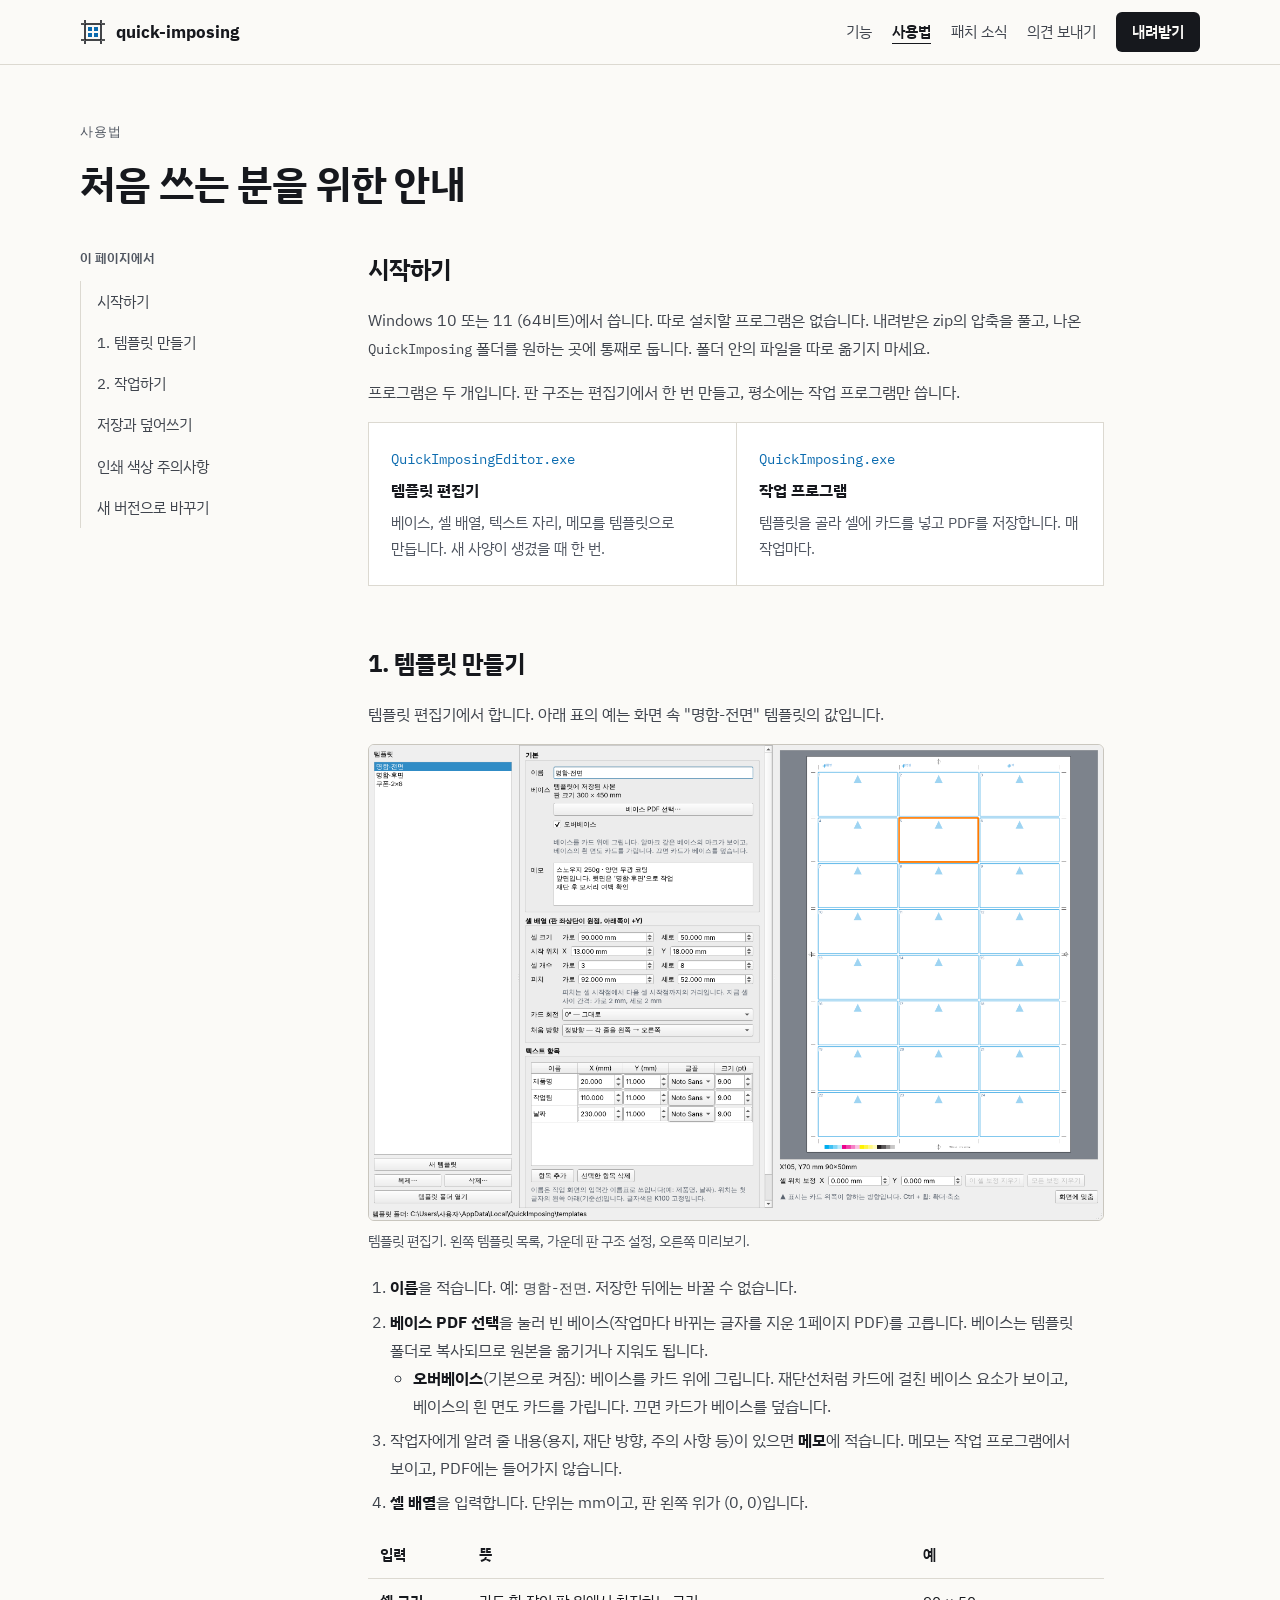
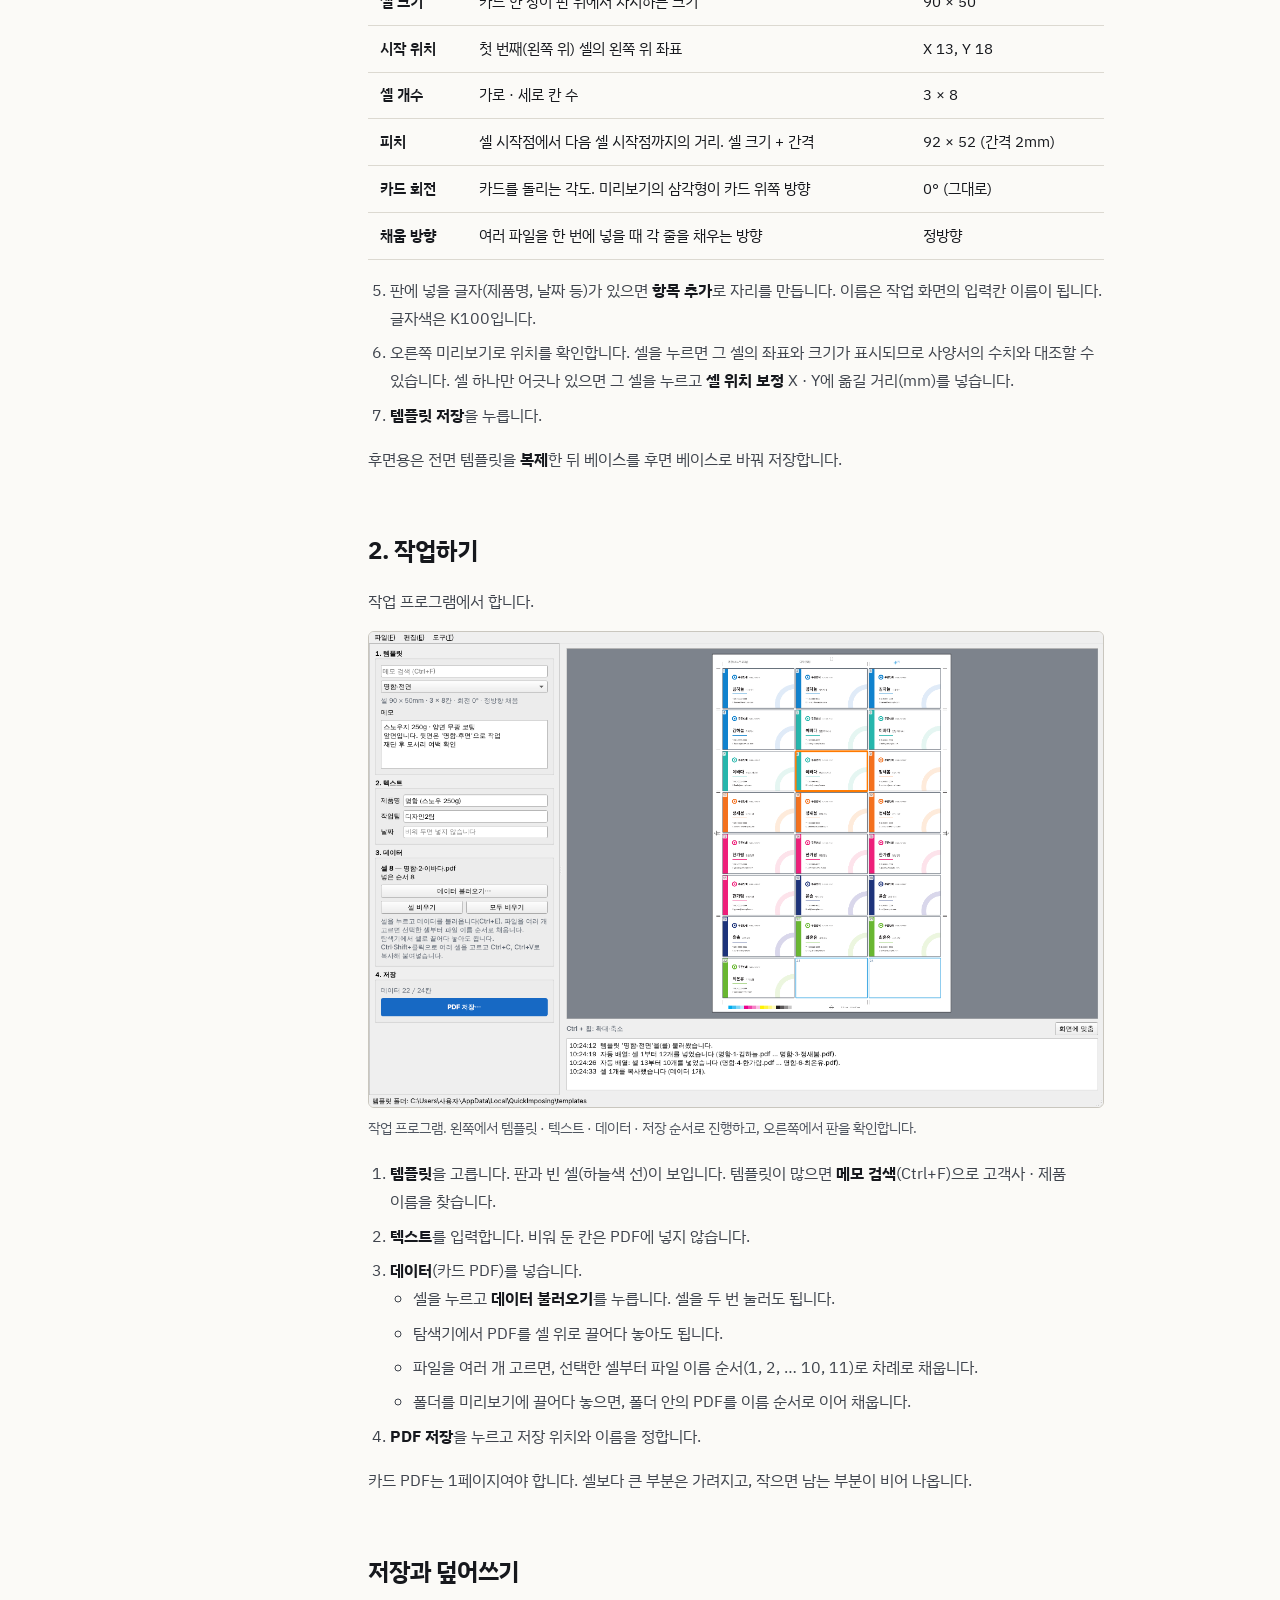
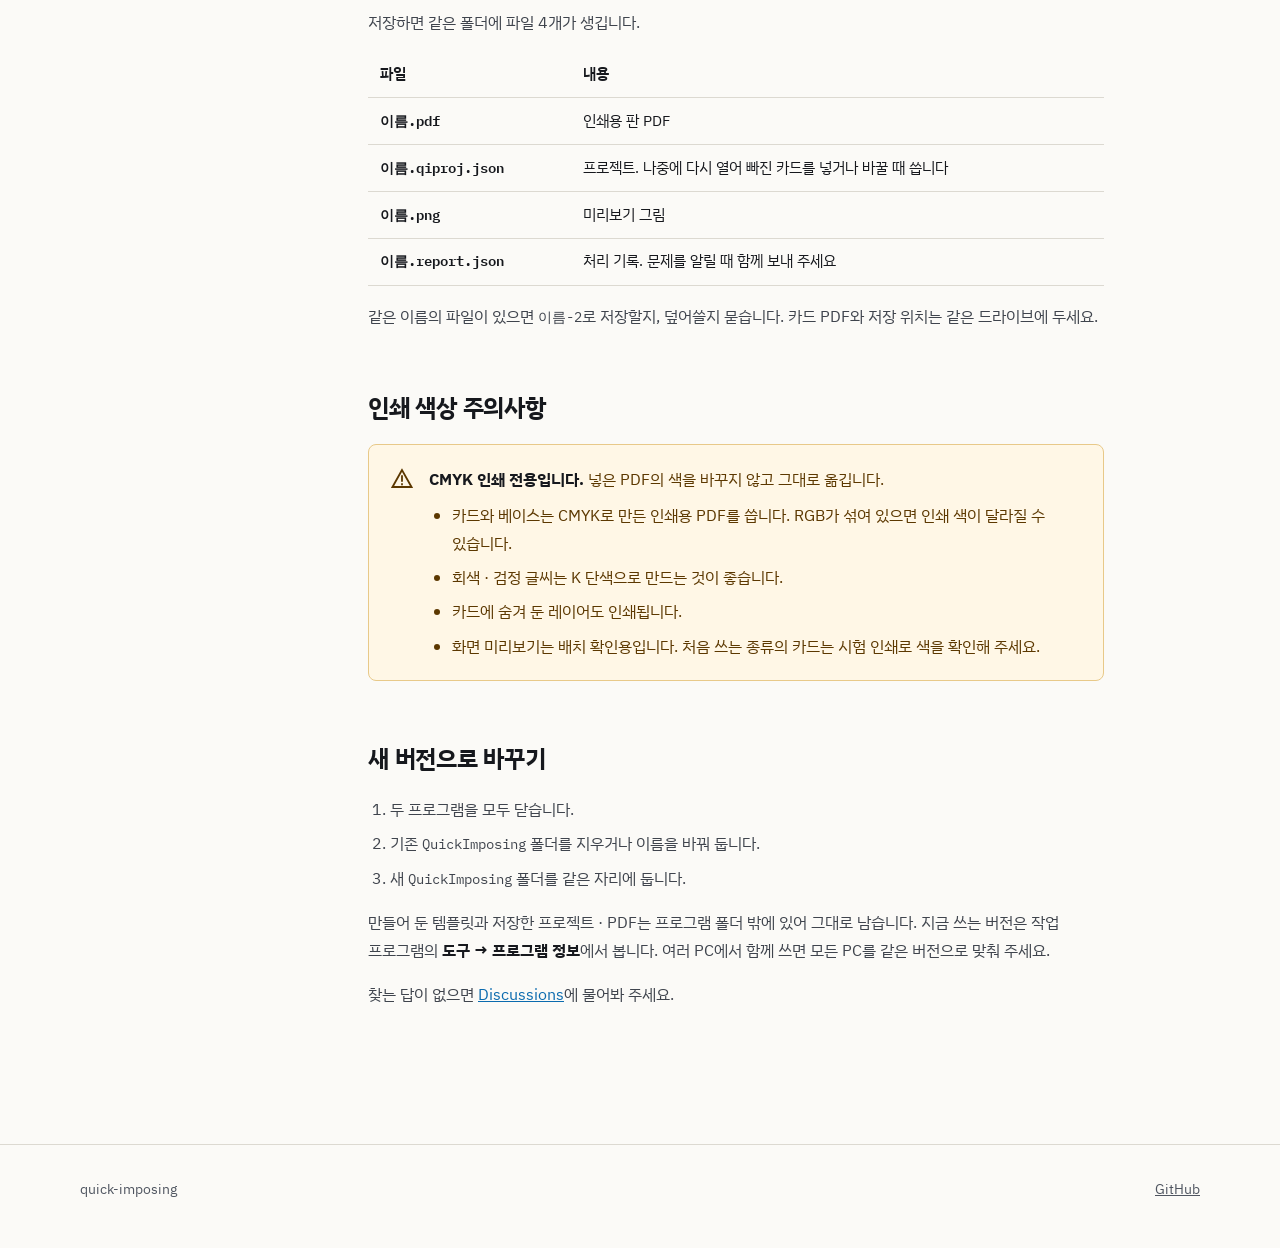
==== site/guide.html @ 1b05940f "홍보용 화면 캡처 추가: 홈 첫 화면과 사용법 원본 저장소 docs/promo/의 PNG 4개(가상 데이터)를 site/images/에 넣는다. 홈의 판 그림을 작업 프로그램 캡처" ====
<!doctype html>
<html lang="ko">
<head>
  <meta charset="utf-8">
  <meta name="viewport" content="width=device-width, initial-scale=1">
  <title>사용법 · quick-imposing</title>
  <meta name="description" content="quick-imposing 사용법: 템플릿 만들기, 카드 넣기, 저장, 인쇄 색상 주의사항">
  <link rel="preconnect" href="https://fonts.googleapis.com">
  <link rel="preconnect" href="https://fonts.gstatic.com" crossorigin>
  <link rel="stylesheet" href="https://fonts.googleapis.com/css2?family=IBM+Plex+Mono:wght@400;500&amp;family=IBM+Plex+Sans+KR:wght@400;500;600;700&amp;display=swap">
  <link rel="stylesheet" href="style.css?v=3">
</head>
<body>
  <header class="site-header">
    <nav class="wrap" aria-label="주 메뉴">
      <a class="brand" href="index.html">
        <svg width="26" height="26" viewBox="0 0 26 26" fill="none" stroke-width="1.6" aria-hidden="true"><rect x="5" y="5" width="16" height="16"/><path d="M5 1v3M21 1v3M5 22v3M21 22v3M1 5h3M1 21h3M22 5h3M22 21h3"/><rect class="fill" x="8" y="8" width="4" height="4"/><rect class="fill" x="14" y="8" width="4" height="4"/><rect class="fill" x="8" y="14" width="4" height="4"/><rect class="fill" x="14" y="14" width="4" height="4"/></svg>
        quick-imposing
      </a>
      <div class="menu">
        <a href="index.html#features">기능</a>
        <a href="guide.html" aria-current="page">사용법</a>
        <a href="index.html#news">패치 소식</a>
        <a href="index.html#feedback">의견 보내기</a>
        <a class="menu-cta" href="https://github.com/steves460ng/quick-imposing-pub/releases/latest">내려받기</a>
      </div>
    </nav>
  </header>

  <main class="wrap guide">
    <p class="eyebrow">사용법</p>
    <h1>처음 쓰는 분을 위한 안내</h1>

    <div class="guide-layout">
      <nav class="toc" aria-label="이 페이지의 목차">
        <p>이 페이지에서</p>
        <ol>
          <li><a href="#start">시작하기</a></li>
          <li><a href="#template">1. 템플릿 만들기</a></li>
          <li><a href="#work">2. 작업하기</a></li>
          <li><a href="#save">저장과 덮어쓰기</a></li>
          <li><a href="#color">인쇄 색상 주의사항</a></li>
          <li><a href="#update">새 버전으로 바꾸기</a></li>
        </ol>
      </nav>

      <div class="doc">
        <section id="start">
          <h2>시작하기</h2>
          <p>Windows 10 또는 11 (64비트)에서 씁니다. 따로 설치할 프로그램은 없습니다. 내려받은 zip의 압축을 풀고, 나온 <code>QuickImposing</code> 폴더를 원하는 곳에 통째로 둡니다. 폴더 안의 파일을 따로 옮기지 마세요.</p>
          <p>프로그램은 두 개입니다. 판 구조는 편집기에서 한 번 만들고, 평소에는 작업 프로그램만 씁니다.</p>
          <div class="programs">
            <div>
              <code>QuickImposingEditor.exe</code>
              <strong>템플릿 편집기</strong>
              <span>베이스, 셀 배열, 텍스트 자리, 메모를 템플릿으로 만듭니다. 새 사양이 생겼을 때 한 번.</span>
            </div>
            <div>
              <code>QuickImposing.exe</code>
              <strong>작업 프로그램</strong>
              <span>템플릿을 골라 셀에 카드를 넣고 PDF를 저장합니다. 매 작업마다.</span>
            </div>
          </div>
        </section>

        <section id="template">
          <h2>1. 템플릿 만들기</h2>
          <p>템플릿 편집기에서 합니다. 아래 표의 예는 화면 속 "명함-전면" 템플릿의 값입니다.</p>
          <figure class="shot">
            <img src="images/promo-editor.png" srcset="images/promo-editor.png 1x, images/promo-editor@2x.png 2x" width="1360" height="880" alt="템플릿 편집기에서 명함 템플릿의 셀 크기, 배열, 텍스트 항목을 설정하고 미리보기에서 셀 하나를 고른 화면" loading="lazy">
            <figcaption>템플릿 편집기. 왼쪽 템플릿 목록, 가운데 판 구조 설정, 오른쪽 미리보기.</figcaption>
          </figure>
          <ol>
            <li><strong>이름</strong>을 적습니다. 예: <code>명함-전면</code>. 저장한 뒤에는 바꿀 수 없습니다.</li>
            <li><strong>베이스 PDF 선택</strong>을 눌러 빈 베이스(작업마다 바뀌는 글자를 지운 1페이지 PDF)를 고릅니다. 베이스는 템플릿 폴더로 복사되므로 원본을 옮기거나 지워도 됩니다.
              <ul>
                <li><strong>오버베이스</strong>(기본으로 켜짐): 베이스를 카드 위에 그립니다. 재단선처럼 카드에 걸친 베이스 요소가 보이고, 베이스의 흰 면도 카드를 가립니다. 끄면 카드가 베이스를 덮습니다.</li>
              </ul>
            </li>
            <li>작업자에게 알려 줄 내용(용지, 재단 방향, 주의 사항 등)이 있으면 <strong>메모</strong>에 적습니다. 메모는 작업 프로그램에서 보이고, PDF에는 들어가지 않습니다.</li>
            <li><strong>셀 배열</strong>을 입력합니다. 단위는 mm이고, 판 왼쪽 위가 (0, 0)입니다.</li>
          </ol>
          <div class="table-box">
            <table>
              <thead>
                <tr><th scope="col">입력</th><th scope="col">뜻</th><th scope="col">예</th></tr>
              </thead>
              <tbody>
                <tr><th scope="row">셀 크기</th><td>카드 한 장이 판 위에서 차지하는 크기</td><td>90 × 50</td></tr>
                <tr><th scope="row">시작 위치</th><td>첫 번째(왼쪽 위) 셀의 왼쪽 위 좌표</td><td>X 13, Y 18</td></tr>
                <tr><th scope="row">셀 개수</th><td>가로 · 세로 칸 수</td><td>3 × 8</td></tr>
                <tr><th scope="row">피치</th><td>셀 시작점에서 다음 셀 시작점까지의 거리. 셀 크기 + 간격</td><td>92 × 52 (간격 2mm)</td></tr>
                <tr><th scope="row">카드 회전</th><td>카드를 돌리는 각도. 미리보기의 삼각형이 카드 위쪽 방향</td><td>0° (그대로)</td></tr>
                <tr><th scope="row">채움 방향</th><td>여러 파일을 한 번에 넣을 때 각 줄을 채우는 방향</td><td>정방향</td></tr>
              </tbody>
            </table>
          </div>
          <ol start="5">
            <li>판에 넣을 글자(제품명, 날짜 등)가 있으면 <strong>항목 추가</strong>로 자리를 만듭니다. 이름은 작업 화면의 입력칸 이름이 됩니다. 글자색은 K100입니다.</li>
            <li>오른쪽 미리보기로 위치를 확인합니다. 셀을 누르면 그 셀의 좌표와 크기가 표시되므로 사양서의 수치와 대조할 수 있습니다. 셀 하나만 어긋나 있으면 그 셀을 누르고 <strong>셀 위치 보정</strong> X · Y에 옮길 거리(mm)를 넣습니다.</li>
            <li><strong>템플릿 저장</strong>을 누릅니다.</li>
          </ol>
          <p>후면용은 전면 템플릿을 <strong>복제</strong>한 뒤 베이스를 후면 베이스로 바꿔 저장합니다.</p>
        </section>

        <section id="work">
          <h2>2. 작업하기</h2>
          <p>작업 프로그램에서 합니다.</p>
          <figure class="shot">
            <img src="images/promo-work.png" srcset="images/promo-work.png 1x, images/promo-work@2x.png 2x" width="1360" height="880" alt="퀵 임포징 작업 프로그램에서 명함 템플릿을 고르고 24칸 중 22칸에 명함 카드를 채운 화면" loading="lazy">
            <figcaption>작업 프로그램. 왼쪽에서 템플릿 · 텍스트 · 데이터 · 저장 순서로 진행하고, 오른쪽에서 판을 확인합니다.</figcaption>
          </figure>
          <ol>
            <li><strong>템플릿</strong>을 고릅니다. 판과 빈 셀(하늘색 선)이 보입니다. 템플릿이 많으면 <strong>메모 검색</strong>(Ctrl+F)으로 고객사 · 제품 이름을 찾습니다.</li>
            <li><strong>텍스트</strong>를 입력합니다. 비워 둔 칸은 PDF에 넣지 않습니다.</li>
            <li><strong>데이터</strong>(카드 PDF)를 넣습니다.
              <ul>
                <li>셀을 누르고 <strong>데이터 불러오기</strong>를 누릅니다. 셀을 두 번 눌러도 됩니다.</li>
                <li>탐색기에서 PDF를 셀 위로 끌어다 놓아도 됩니다.</li>
                <li>파일을 여러 개 고르면, 선택한 셀부터 파일 이름 순서(1, 2, … 10, 11)로 차례로 채웁니다.</li>
                <li>폴더를 미리보기에 끌어다 놓으면, 폴더 안의 PDF를 이름 순서로 이어 채웁니다.</li>
              </ul>
            </li>
            <li><strong>PDF 저장</strong>을 누르고 저장 위치와 이름을 정합니다.</li>
          </ol>
          <p>카드 PDF는 1페이지여야 합니다. 셀보다 큰 부분은 가려지고, 작으면 남는 부분이 비어 나옵니다.</p>
        </section>

        <section id="save">
          <h2>저장과 덮어쓰기</h2>
          <p>저장하면 같은 폴더에 파일 4개가 생깁니다.</p>
          <div class="table-box">
            <table>
              <thead>
                <tr><th scope="col">파일</th><th scope="col">내용</th></tr>
              </thead>
              <tbody>
                <tr><th scope="row"><code>이름.pdf</code></th><td>인쇄용 판 PDF</td></tr>
                <tr><th scope="row"><code>이름.qiproj.json</code></th><td>프로젝트. 나중에 다시 열어 빠진 카드를 넣거나 바꿀 때 씁니다</td></tr>
                <tr><th scope="row"><code>이름.png</code></th><td>미리보기 그림</td></tr>
                <tr><th scope="row"><code>이름.report.json</code></th><td>처리 기록. 문제를 알릴 때 함께 보내 주세요</td></tr>
              </tbody>
            </table>
          </div>
          <p>같은 이름의 파일이 있으면 <code>이름-2</code>로 저장할지, 덮어쓸지 묻습니다. 카드 PDF와 저장 위치는 같은 드라이브에 두세요.</p>
        </section>

        <section id="color">
          <h2>인쇄 색상 주의사항</h2>
          <div class="callout">
            <svg width="22" height="22" viewBox="0 0 22 22" fill="none" stroke-width="1.8" stroke-linecap="round" aria-hidden="true"><path d="M11 2 1.5 19h19z"/><path d="M11 8v5M11 16v.5"/></svg>
            <div>
              <p><strong>CMYK 인쇄 전용입니다.</strong> 넣은 PDF의 색을 바꾸지 않고 그대로 옮깁니다.</p>
              <ul>
                <li>카드와 베이스는 CMYK로 만든 인쇄용 PDF를 씁니다. RGB가 섞여 있으면 인쇄 색이 달라질 수 있습니다.</li>
                <li>회색 · 검정 글씨는 K 단색으로 만드는 것이 좋습니다.</li>
                <li>카드에 숨겨 둔 레이어도 인쇄됩니다.</li>
                <li>화면 미리보기는 배치 확인용입니다. 처음 쓰는 종류의 카드는 시험 인쇄로 색을 확인해 주세요.</li>
              </ul>
            </div>
          </div>
        </section>

        <section id="update">
          <h2>새 버전으로 바꾸기</h2>
          <ol>
            <li>두 프로그램을 모두 닫습니다.</li>
            <li>기존 <code>QuickImposing</code> 폴더를 지우거나 이름을 바꿔 둡니다.</li>
            <li>새 <code>QuickImposing</code> 폴더를 같은 자리에 둡니다.</li>
          </ol>
          <p>만들어 둔 템플릿과 저장한 프로젝트 · PDF는 프로그램 폴더 밖에 있어 그대로 남습니다. 지금 쓰는 버전은 작업 프로그램의 <strong>도구 → 프로그램 정보</strong>에서 봅니다. 여러 PC에서 함께 쓰면 모든 PC를 같은 버전으로 맞춰 주세요.</p>
          <p>찾는 답이 없으면 <a href="https://github.com/steves460ng/quick-imposing-pub/discussions">Discussions</a>에 물어봐 주세요.</p>
        </section>
      </div>
    </div>
  </main>

  <footer class="site-footer bordered">
    <div class="wrap">
      <span>quick-imposing</span>
      <a href="https://github.com/steves460ng/quick-imposing-pub">GitHub</a>
    </div>
  </footer>
</body>
</html>
---- site/style.css ----
:root {
  color-scheme: light dark;
  --fg: #16181d;
  --fg-2: #3f444d;
  --muted: #4f5560;
  --bg: #fbfaf7;
  --panel: #f2f0ea;
  --card: #ffffff;
  --line: #dcd9d1;
  --line-2: #c9c6be;
  --accent: #0b6baf;
  --accent-hover: #084f82;
  --accent-fg: #ffffff;
  --invert-bg: #16181d;
  --invert-panel: #1e2026;
  --invert-line: #353841;
  --invert-fg: #f2f0ea;
  --invert-muted: #b9bcc3;
  --invert-accent: #9ccbf0;
  --warn-bg: #fff7e6;
  --warn-line: #e8c989;
  --warn-fg: #5c3800;
  --mono: "IBM Plex Mono", ui-monospace, Consolas, monospace;
}

@media (prefers-color-scheme: dark) {
  :root {
    --fg: #f2f0ea;
    --fg-2: #d3d5da;
    --muted: #a8adb6;
    --bg: #131418;
    --panel: #1b1d22;
    --card: #1f2127;
    --line: #30333b;
    --line-2: #454953;
    --accent: #6cb4ef;
    --accent-hover: #9ccbf0;
    --accent-fg: #0b0c0f;
    --invert-bg: #0b0c0f;
    --invert-panel: #16181d;
    --invert-line: #2a2d34;
    --warn-bg: #2a2214;
    --warn-line: #6b5427;
    --warn-fg: #f1d9a6;
  }
}

* {
  box-sizing: border-box;
}

body {
  margin: 0;
  font-family: "IBM Plex Sans KR", system-ui, "Malgun Gothic", "Apple SD Gothic Neo", sans-serif;
  line-height: 1.65;
  word-break: keep-all;
  color: var(--fg);
  background: var(--bg);
}

a {
  color: var(--accent);
}

a:hover {
  color: var(--accent-hover);
}

code,
.mono {
  font-family: var(--mono);
}

code {
  font-size: 0.9em;
}

img {
  max-width: 100%;
  height: auto;
}

.wrap {
  max-width: 72rem;
  margin: 0 auto;
  padding: 0 1rem;
}

.section {
  padding-top: 5rem;
  padding-bottom: 5rem;
}

.band {
  background: var(--panel);
  border-top: 1px solid var(--line);
}

h2 {
  margin: 0 0 0.5rem;
  font-size: 1.75rem;
  letter-spacing: -0.01em;
}

.section-lead {
  margin: 0 0 2.5rem;
  color: var(--muted);
}

h2.h-gap {
  margin-bottom: 2rem;
}

.text-link {
  font-weight: 600;
  text-decoration: none;
}

/* 상단 메뉴 */
.site-header {
  border-bottom: 1px solid var(--line);
}

.site-header nav {
  min-height: 4rem;
  display: flex;
  flex-wrap: wrap;
  align-items: center;
  justify-content: space-between;
  gap: 0.5rem 1.5rem;
}

.brand {
  display: flex;
  align-items: center;
  gap: 0.6rem;
  color: var(--fg);
  font-weight: 700;
  font-size: 1.05rem;
  text-decoration: none;
}

.brand:hover {
  color: var(--fg);
}

.brand svg {
  stroke: currentColor;
}

.brand svg rect.fill {
  fill: var(--accent);
  stroke: none;
}

.menu {
  display: flex;
  flex-wrap: wrap;
  align-items: center;
  gap: 0.25rem 1.25rem;
  font-size: 0.95rem;
}

.menu a {
  padding: 0.6rem 0;
  color: var(--fg-2);
  text-decoration: none;
}

.menu a:hover,
.menu a[aria-current="page"] {
  color: var(--fg);
}

.menu a[aria-current="page"] {
  font-weight: 600;
  text-decoration: underline;
  text-underline-offset: 6px;
}

.menu a.menu-cta {
  display: inline-flex;
  align-items: center;
  min-height: 2.5rem;
  padding: 0 1rem;
  border-radius: 6px;
  background: var(--fg);
  color: var(--bg);
  font-weight: 600;
}

/* 버튼 */
.button {
  display: inline-flex;
  align-items: center;
  gap: 0.6rem;
  min-height: 3.25rem;
  padding: 0 1.5rem;
  border-radius: 8px;
  background: var(--accent);
  color: var(--accent-fg);
  font-weight: 600;
  font-size: 1.05rem;
  text-decoration: none;
}

.button:hover,
.button:focus-visible {
  color: var(--accent-fg);
  filter: brightness(1.08);
}

/* 첫 화면 */
.hero {
  padding-top: 4.5rem;
  padding-bottom: 5rem;
  display: flex;
  flex-wrap: wrap;
  align-items: center;
  gap: 3.5rem;
}

.hero-text {
  flex: 1 1 100%;
  max-width: 44rem;
  min-width: 0;
}

.eyebrow {
  margin: 0 0 1rem;
  font-family: var(--mono);
  font-size: 0.8rem;
  letter-spacing: 0.08em;
  color: var(--muted);
}

.hero h1 {
  margin: 0 0 1.25rem;
  font-size: clamp(2.1rem, 5vw, 3.25rem);
  line-height: 1.22;
  letter-spacing: -0.02em;
}

.lead {
  margin: 0 0 2rem;
  max-width: 32rem;
  font-size: 1.125rem;
  color: var(--muted);
}

.hero-actions {
  display: flex;
  flex-wrap: wrap;
  align-items: center;
  gap: 0.75rem 1.25rem;
}

.note {
  font-size: 0.875rem;
  color: var(--muted);
}

/* 대표 화면 */
.hero-shot {
  flex: 1 1 100%;
  min-width: 0;
  margin: 0;
}

.window {
  border: 1px solid var(--line-2);
  border-radius: 8px;
  overflow: hidden;
  background: var(--card);
  box-shadow: 0 24px 48px -32px rgba(22, 24, 29, 0.5);
}

.window-bar {
  height: 2rem;
  padding: 0 0.75rem;
  display: flex;
  align-items: center;
  background: var(--panel);
  border-bottom: 1px solid var(--line);
  font-size: 0.75rem;
  color: var(--muted);
}

.window img {
  display: block;
  width: 100%;
  height: auto;
}

/* 기능 */
.features {
  display: grid;
  grid-template-columns: repeat(auto-fit, minmax(15rem, 1fr));
  gap: 1px;
  background: var(--line);
  border: 1px solid var(--line);
}

.features > div {
  padding: 1.75rem;
  background: var(--bg);
  display: flex;
  flex-direction: column;
  gap: 0.6rem;
}

.features svg {
  stroke: var(--fg);
}

.features h3 {
  margin: 0;
  font-size: 1.125rem;
}

.features p {
  margin: 0;
  color: var(--muted);
  font-size: 0.95rem;
}

/* 작업 흐름 */
.steps {
  list-style: none;
  margin: 0;
  padding: 0;
  display: grid;
  grid-template-columns: repeat(auto-fit, minmax(16rem, 1fr));
  gap: 2rem;
}

.steps li {
  border-top: 2px solid var(--fg);
  padding-top: 1.25rem;
  display: flex;
  flex-direction: column;
  gap: 0.6rem;
}

.step-label {
  font-family: var(--mono);
  font-size: 0.875rem;
  font-weight: 500;
  color: var(--accent);
}

.steps h3 {
  margin: 0;
  font-size: 1.25rem;
}

.steps p {
  margin: 0;
  color: var(--muted);
  font-size: 0.95rem;
}

.after-steps {
  margin: 2.5rem 0 0;
}

/* 내려받기 */
.download {
  background: var(--invert-bg);
  color: var(--invert-fg);
}

.download .wrap {
  display: flex;
  flex-wrap: wrap;
  align-items: flex-start;
  gap: 3rem;
}

.download-text {
  flex: 1 1 24rem;
  min-width: 0;
}

.download h2 {
  color: #fbfaf7;
}

.download p {
  color: var(--invert-muted);
}

.download a {
  color: var(--invert-accent);
}

.download .button {
  background: #fbfaf7;
  color: #16181d;
}

.download .button:hover {
  color: #16181d;
}

.install {
  flex: 1 1 24rem;
  min-width: 0;
  margin: 0;
  padding: 0;
  list-style: none;
  display: flex;
  flex-direction: column;
  gap: 1px;
  background: var(--invert-line);
  border: 1px solid var(--invert-line);
}

.install li {
  padding: 1.1rem 1.25rem;
  display: flex;
  gap: 1rem;
  background: var(--invert-panel);
}

.install .num {
  font-family: var(--mono);
  color: var(--invert-accent);
}

/* 패치 소식 */
.section-head {
  display: flex;
  flex-wrap: wrap;
  align-items: baseline;
  justify-content: space-between;
  gap: 0.5rem 1.5rem;
  margin-bottom: 2rem;
}

.section-head h2 {
  margin: 0;
}

.news-empty {
  margin: 0;
  padding: 1.75rem 0;
  border-top: 1px solid var(--line);
  border-bottom: 1px solid var(--line);
  color: var(--muted);
}

/* 의견 */
.feedback {
  display: grid;
  grid-template-columns: repeat(auto-fit, minmax(18rem, 1fr));
  gap: 1.25rem;
}

.feedback a {
  padding: 1.75rem;
  display: flex;
  flex-direction: column;
  gap: 0.4rem;
  background: var(--bg);
  border: 1px solid var(--line);
  border-radius: 10px;
  color: var(--fg);
  text-decoration: none;
}

.feedback a:hover {
  border-color: var(--accent);
  color: var(--fg);
}

.feedback strong {
  font-size: 1.125rem;
}

.feedback span {
  color: var(--muted);
  font-size: 0.95rem;
}

/* 바닥글 */
.site-footer .wrap {
  padding-top: 2rem;
  padding-bottom: 3rem;
  display: flex;
  flex-wrap: wrap;
  justify-content: space-between;
  gap: 0.5rem 1.5rem;
  font-size: 0.875rem;
  color: var(--muted);
}

.site-footer a {
  color: var(--muted);
}

.site-footer.bordered {
  border-top: 1px solid var(--line);
}

/* 사용법 */
.guide {
  padding-top: 3.5rem;
  padding-bottom: 5rem;
}

.guide h1 {
  margin: 0 0 2.5rem;
  font-size: clamp(1.9rem, 4vw, 2.5rem);
  line-height: 1.25;
  letter-spacing: -0.02em;
}

.guide-layout {
  display: flex;
  flex-wrap: wrap;
  align-items: flex-start;
  gap: 3rem;
}

.toc {
  flex: 1 1 12rem;
  max-width: 15rem;
  font-size: 0.95rem;
}

.toc p {
  margin: 0 0 0.75rem;
  font-size: 0.8rem;
  font-weight: 600;
  color: var(--muted);
}

.toc ol {
  list-style: none;
  margin: 0;
  padding: 0;
  border-left: 1px solid var(--line);
}

.toc a {
  display: block;
  padding: 0.5rem 0 0.5rem 1rem;
  color: var(--fg-2);
  text-decoration: none;
}

.toc a:hover {
  color: var(--fg);
}

.doc {
  flex: 999 1 35rem;
  min-width: 0;
  max-width: 46rem;
  line-height: 1.75;
}

.doc section {
  margin-bottom: 3.5rem;
  scroll-margin-top: 1rem;
}

.doc h2 {
  margin: 0 0 1rem;
  font-size: 1.5rem;
}

.doc p,
.doc li {
  color: var(--fg-2);
}

.doc ol,
.doc ul {
  padding-left: 1.4rem;
}

.doc li + li {
  margin-top: 0.4rem;
}

.doc strong {
  color: var(--fg);
}

.programs {
  display: grid;
  grid-template-columns: repeat(auto-fit, minmax(16rem, 1fr));
  gap: 1px;
  background: var(--line);
  border: 1px solid var(--line);
}

.programs > div {
  padding: 1.4rem;
  display: flex;
  flex-direction: column;
  gap: 0.35rem;
  background: var(--card);
}

.programs code {
  color: var(--accent);
}

.programs span {
  color: var(--muted);
  font-size: 0.95rem;
}

.shot {
  margin: 0 0 1.25rem;
  display: flex;
  flex-direction: column;
  gap: 0.5rem;
}

.shot img {
  display: block;
  width: 100%;
  height: auto;
  border: 1px solid var(--line-2);
  border-radius: 6px;
}

.shot figcaption {
  font-size: 0.85rem;
  color: var(--muted);
}

.table-box {
  overflow-x: auto;
  margin: 1rem 0;
}

.table-box table {
  width: 100%;
  border-collapse: collapse;
  font-size: 0.95rem;
}

.table-box th,
.table-box td {
  padding: 0.6rem 0.75rem;
  border-bottom: 1px solid var(--line);
  text-align: left;
  vertical-align: top;
}

.table-box th {
  font-weight: 600;
  white-space: nowrap;
}

.callout {
  display: flex;
  gap: 1rem;
  padding: 1.25rem 1.4rem;
  background: var(--warn-bg);
  border: 1px solid var(--warn-line);
  border-radius: 8px;
  color: var(--warn-fg);
}

.callout svg {
  flex: none;
  margin-top: 3px;
  stroke: currentColor;
}

.callout ul {
  margin: 0.5rem 0 0;
}

.callout li,
.callout p {
  color: var(--warn-fg);
}

.callout p {
  margin: 0;
}
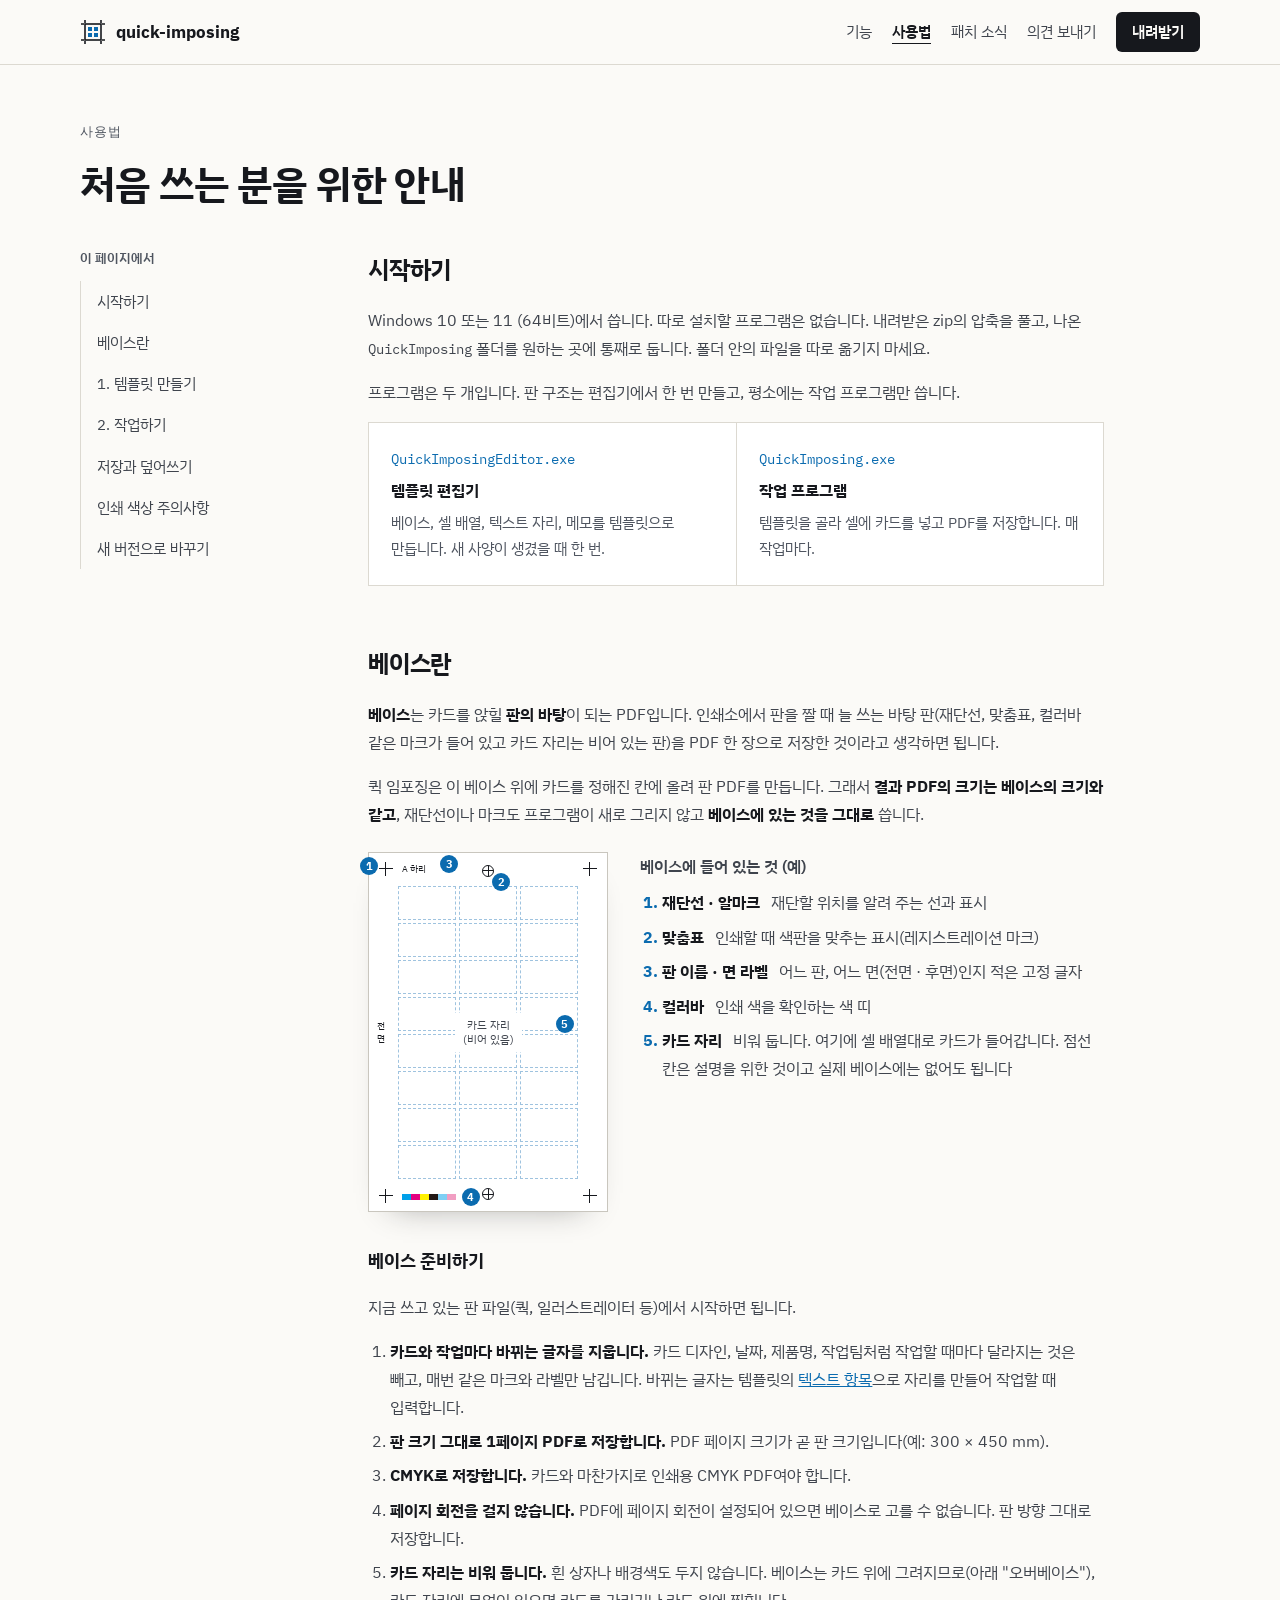
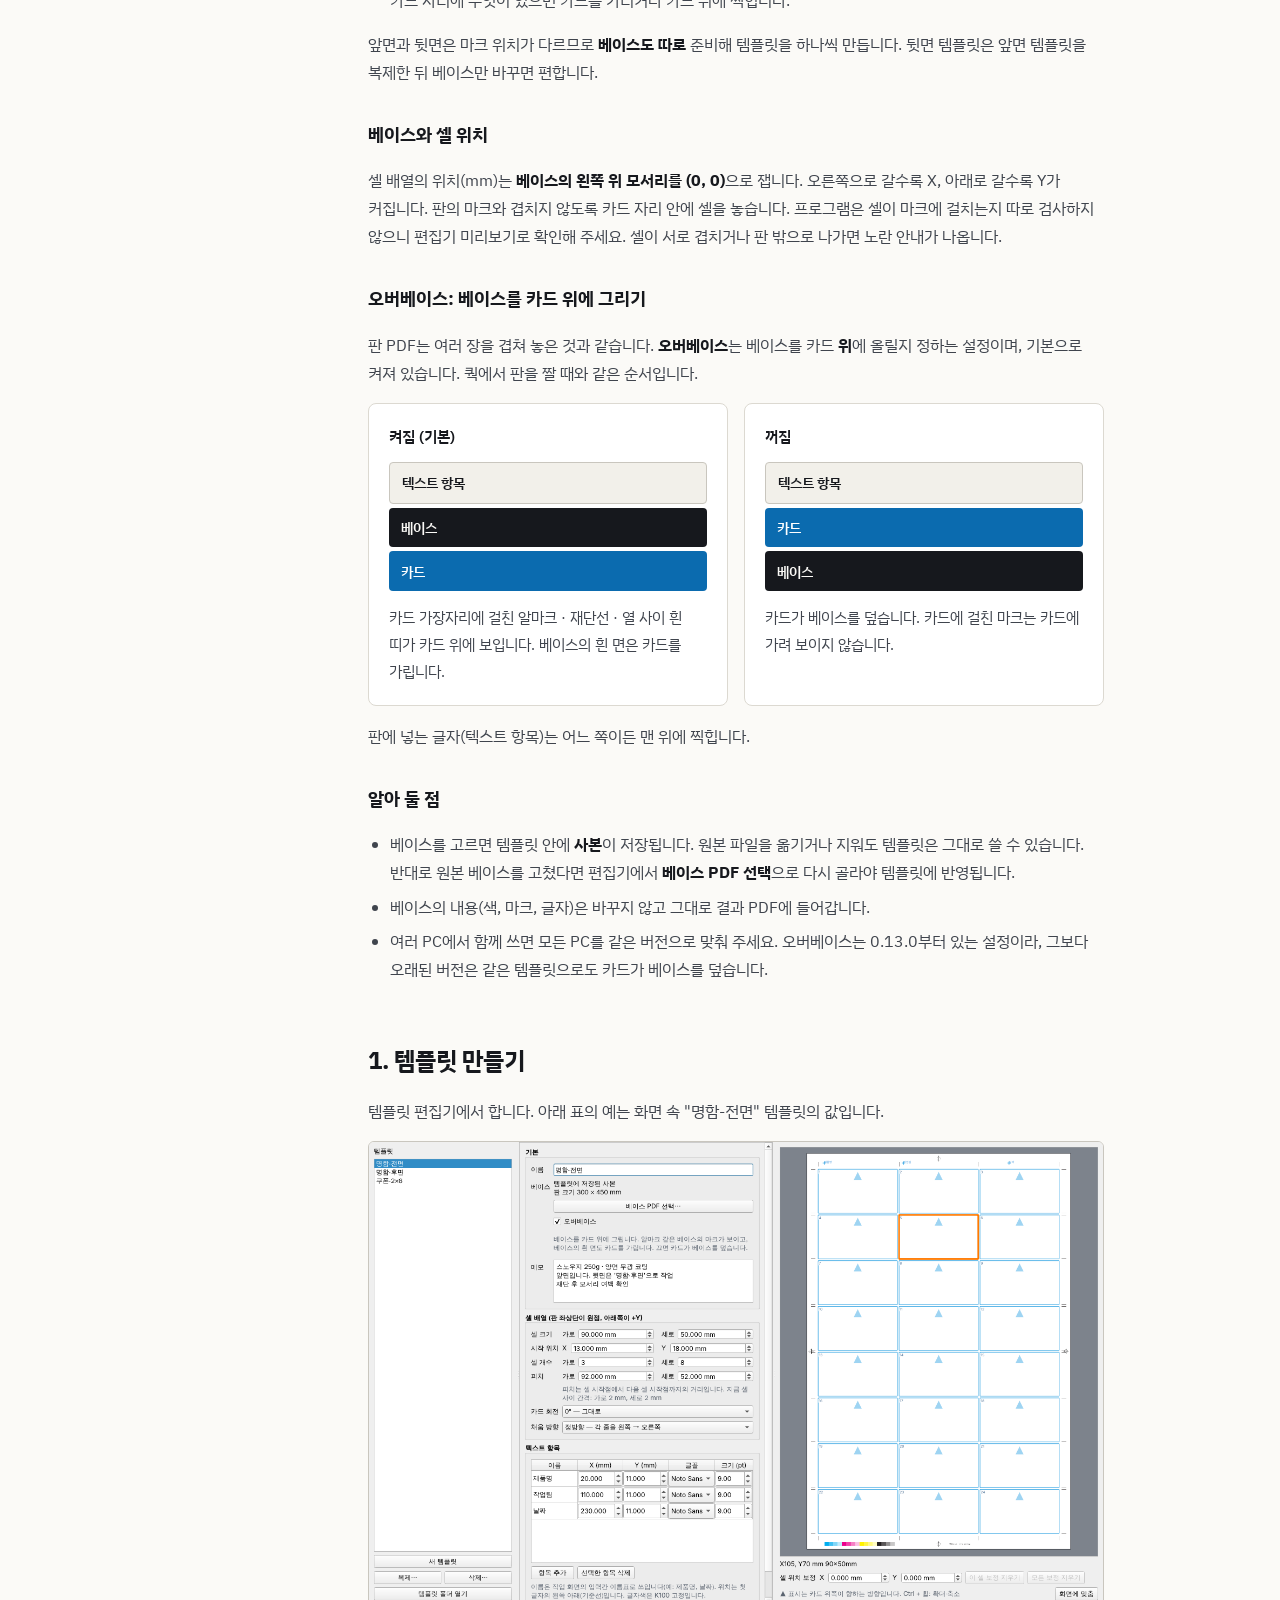
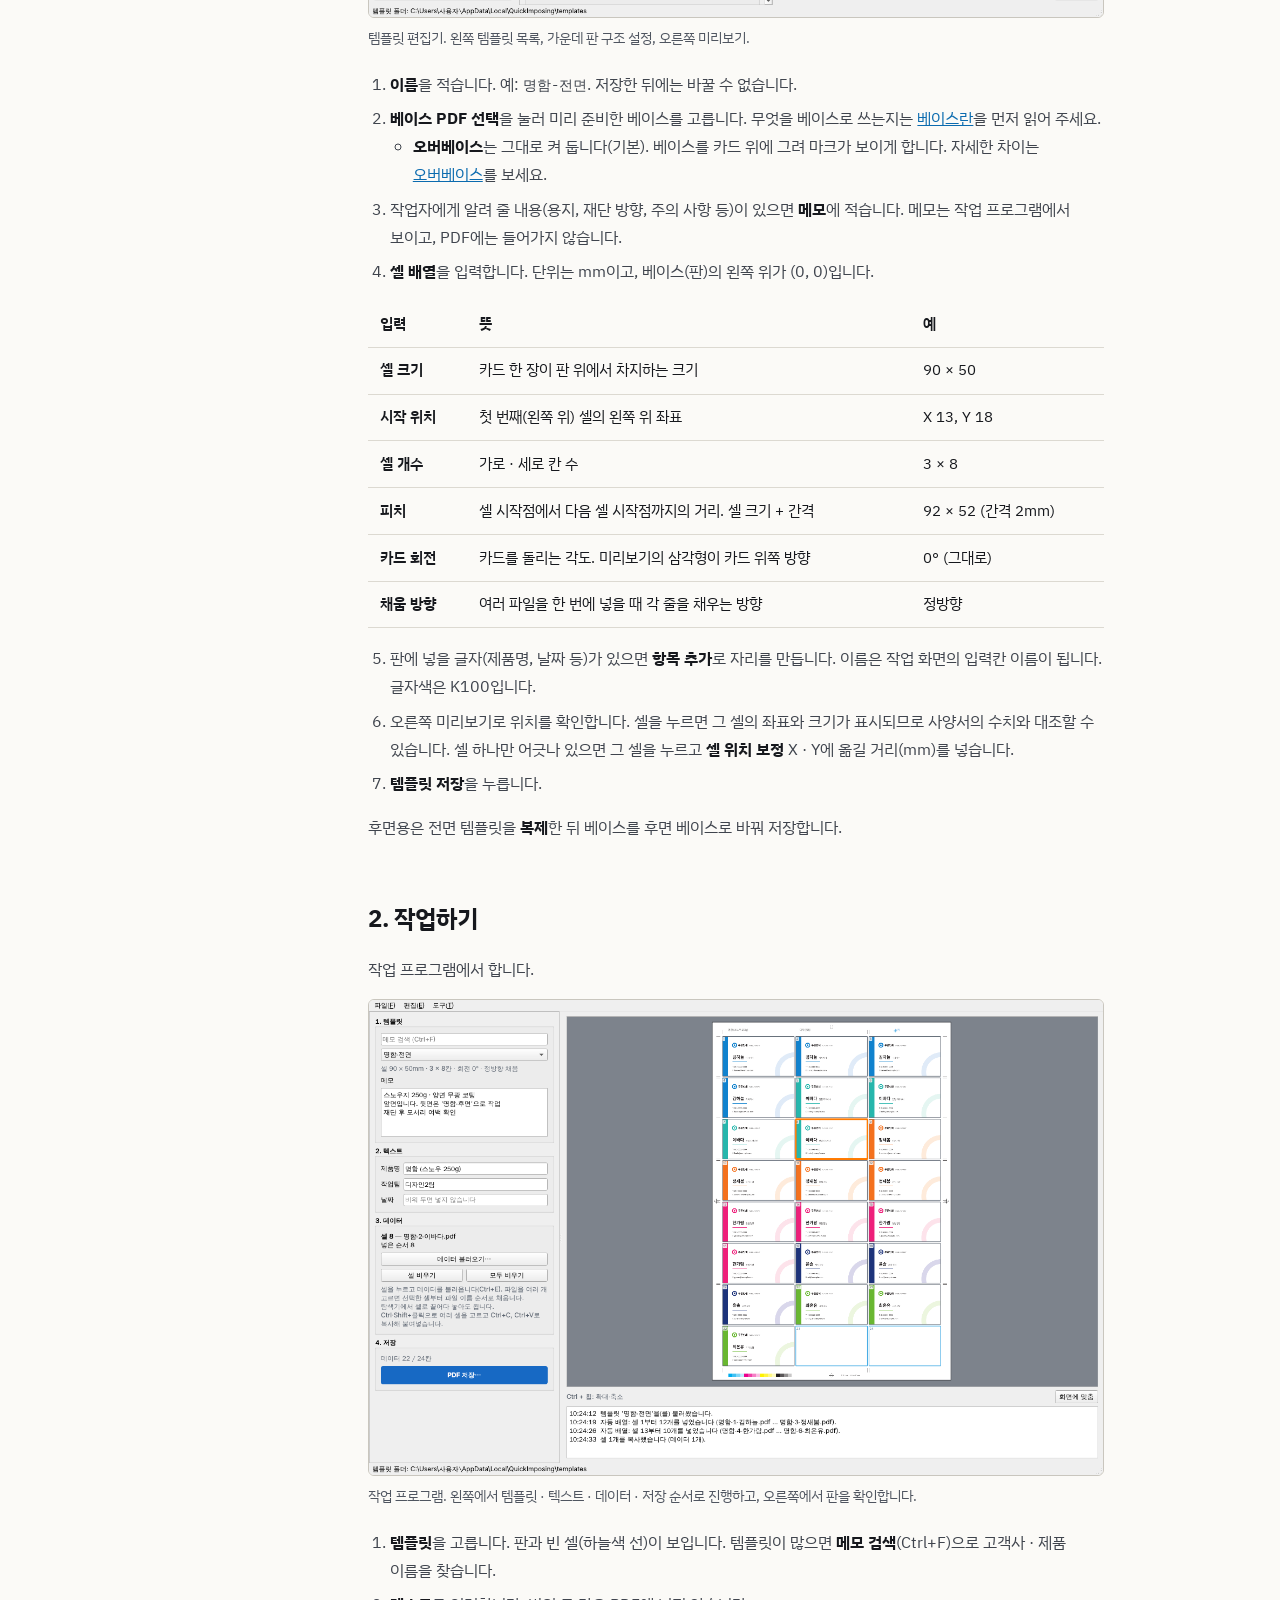
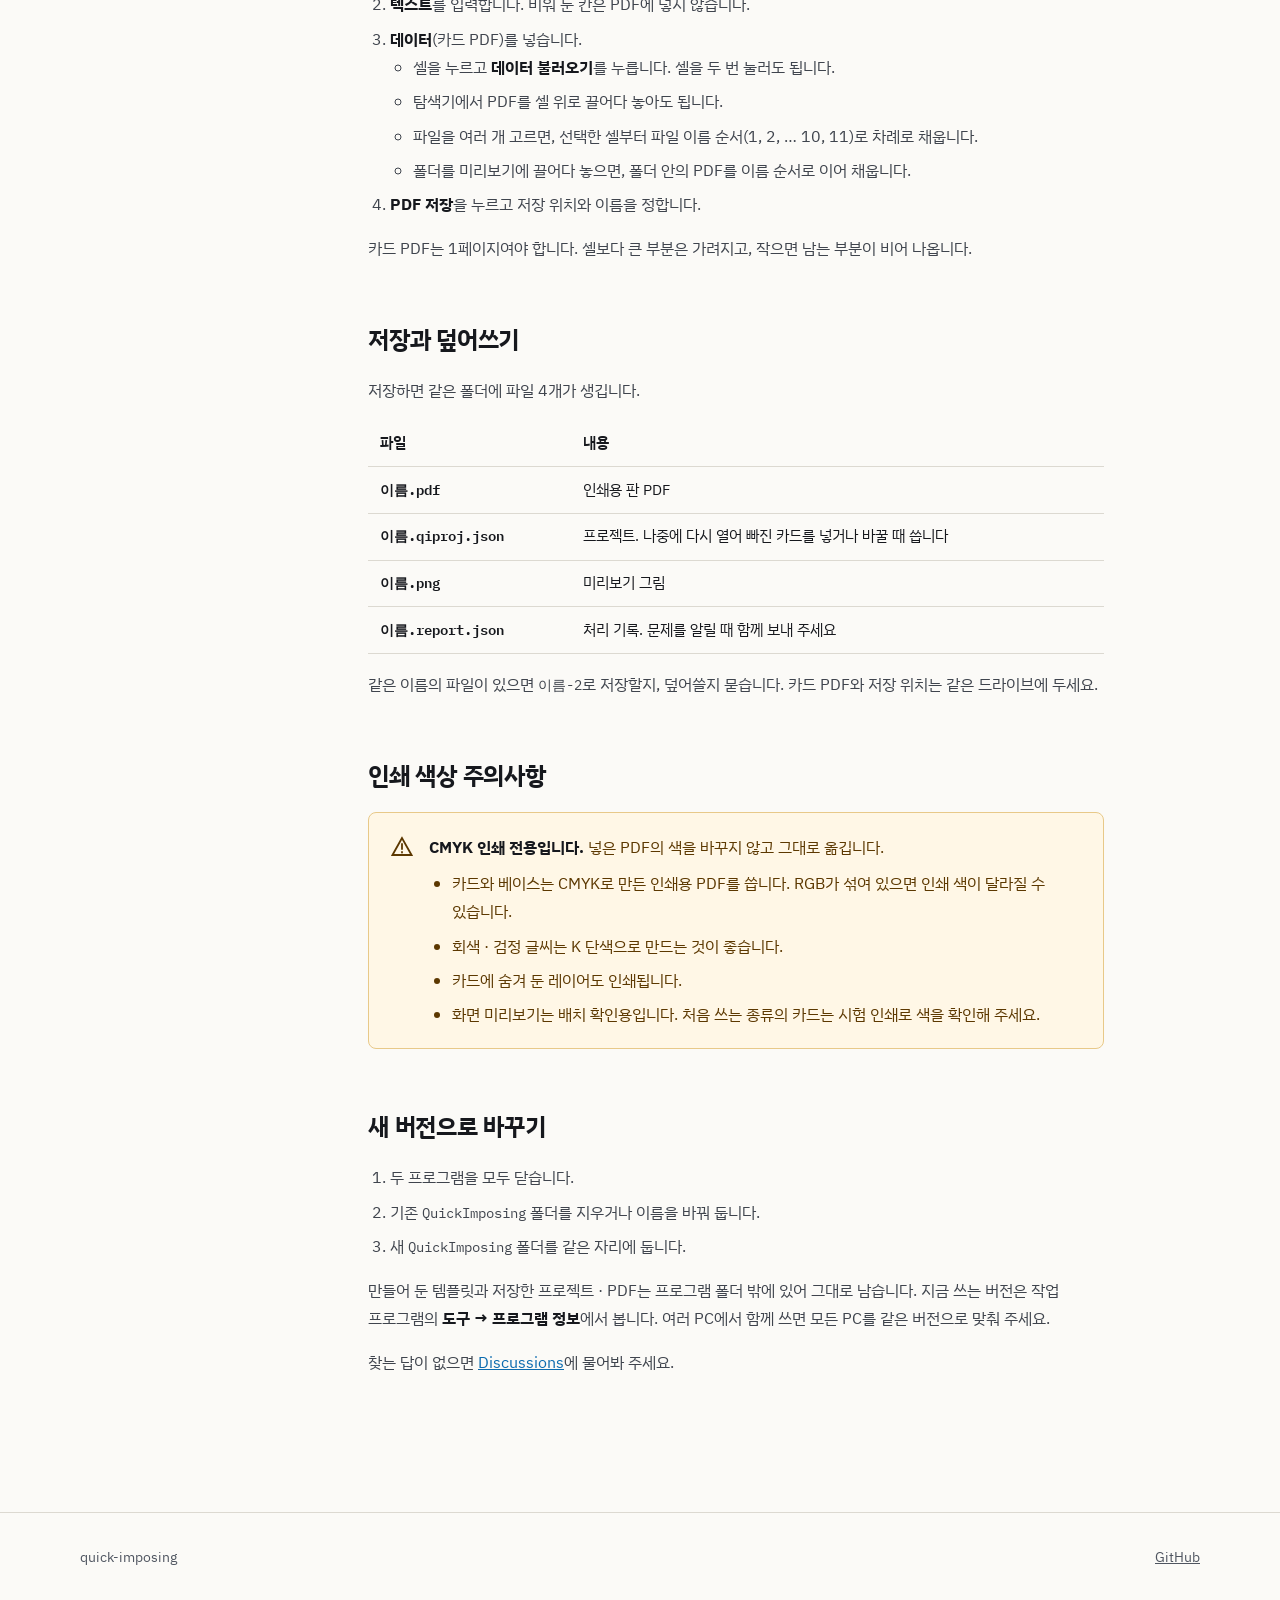
==== commit b8c794d3: "베이스 설명 추가: 사용법 '베이스란' 절과 홈 요약 베이스가 무엇인지(판의 바탕 PDF), 들어 있는 것(그림), 준비하는 법, 셀 위치 기준, 오버베이스(그리기 순서 비교)를 " ====
--- a/site/guide.html
+++ b/site/guide.html
@@ -8,7 +8,7 @@
   <link rel="preconnect" href="https://fonts.googleapis.com">
   <link rel="preconnect" href="https://fonts.gstatic.com" crossorigin>
   <link rel="stylesheet" href="https://fonts.googleapis.com/css2?family=IBM+Plex+Mono:wght@400;500&amp;family=IBM+Plex+Sans+KR:wght@400;500;600;700&amp;display=swap">
-  <link rel="stylesheet" href="style.css?v=3">
+  <link rel="stylesheet" href="style.css?v=4">
 </head>
 <body>
   <header class="site-header">
@@ -36,6 +36,7 @@
         <p>이 페이지에서</p>
         <ol>
           <li><a href="#start">시작하기</a></li>
+          <li><a href="#base">베이스란</a></li>
           <li><a href="#template">1. 템플릿 만들기</a></li>
           <li><a href="#work">2. 작업하기</a></li>
           <li><a href="#save">저장과 덮어쓰기</a></li>
@@ -63,6 +64,86 @@
           </div>
         </section>
 
+        <section id="base">
+          <h2>베이스란</h2>
+          <p><strong>베이스</strong>는 카드를 앉힐 <strong>판의 바탕</strong>이 되는 PDF입니다. 인쇄소에서 판을 짤 때 늘 쓰는 바탕 판(재단선, 맞춤표, 컬러바 같은 마크가 들어 있고 카드 자리는 비어 있는 판)을 PDF 한 장으로 저장한 것이라고 생각하면 됩니다.</p>
+          <p>퀵 임포징은 이 베이스 위에 카드를 정해진 칸에 올려 판 PDF를 만듭니다. 그래서 <strong>결과 PDF의 크기는 베이스의 크기와 같고</strong>, 재단선이나 마크도 프로그램이 새로 그리지 않고 <strong>베이스에 있는 것을 그대로</strong> 씁니다.</p>
+
+          <figure class="base-fig">
+            <div class="base-sheet" role="img" aria-label="베이스 예시. 판 가장자리에 재단선, 맞춤표, 컬러바, 판 이름과 면 라벨이 있고, 가운데 카드가 들어갈 자리는 비어 있다.">
+              <span class="bm crop tl"></span><span class="bm crop tr"></span><span class="bm crop bl"></span><span class="bm crop br"></span>
+              <span class="bm reg" style="left: 50%; top: 3.2%"></span>
+              <span class="bm reg" style="left: 50%; bottom: 3.2%; top: auto"></span>
+              <span class="bm label-top">A 하리</span>
+              <span class="bm label-side">전면</span>
+              <span class="bm colorbar"><i></i><i></i><i></i><i></i><i></i><i></i></span>
+              <span class="bm area">
+                <span class="area-grid">
+                  <i></i><i></i><i></i><i></i><i></i><i></i><i></i><i></i><i></i><i></i><i></i><i></i>
+                  <i></i><i></i><i></i><i></i><i></i><i></i><i></i><i></i><i></i><i></i><i></i><i></i>
+                </span>
+                <span class="area-note">카드 자리<br>(비어 있음)</span>
+              </span>
+              <span class="num n1">1</span><span class="num n2">2</span><span class="num n3">3</span><span class="num n4">4</span><span class="num n5">5</span>
+            </div>
+            <figcaption>
+              <p class="base-fig-title">베이스에 들어 있는 것 (예)</p>
+              <ol class="base-legend">
+                <li><strong>재단선 · 알마크</strong> 재단할 위치를 알려 주는 선과 표시</li>
+                <li><strong>맞춤표</strong> 인쇄할 때 색판을 맞추는 표시(레지스트레이션 마크)</li>
+                <li><strong>판 이름 · 면 라벨</strong> 어느 판, 어느 면(전면 · 후면)인지 적은 고정 글자</li>
+                <li><strong>컬러바</strong> 인쇄 색을 확인하는 색 띠</li>
+                <li><strong>카드 자리</strong> 비워 둡니다. 여기에 셀 배열대로 카드가 들어갑니다. 점선 칸은 설명을 위한 것이고 실제 베이스에는 없어도 됩니다</li>
+              </ol>
+            </figcaption>
+          </figure>
+
+          <h3>베이스 준비하기</h3>
+          <p>지금 쓰고 있는 판 파일(쿽, 일러스트레이터 등)에서 시작하면 됩니다.</p>
+          <ol>
+            <li><strong>카드와 작업마다 바뀌는 글자를 지웁니다.</strong> 카드 디자인, 날짜, 제품명, 작업팀처럼 작업할 때마다 달라지는 것은 빼고, 매번 같은 마크와 라벨만 남깁니다. 바뀌는 글자는 템플릿의 <a href="#template">텍스트 항목</a>으로 자리를 만들어 작업할 때 입력합니다.</li>
+            <li><strong>판 크기 그대로 1페이지 PDF로 저장합니다.</strong> PDF 페이지 크기가 곧 판 크기입니다(예: 300 × 450 mm).</li>
+            <li><strong>CMYK로 저장합니다.</strong> 카드와 마찬가지로 인쇄용 CMYK PDF여야 합니다.</li>
+            <li><strong>페이지 회전을 걸지 않습니다.</strong> PDF에 페이지 회전이 설정되어 있으면 베이스로 고를 수 없습니다. 판 방향 그대로 저장합니다.</li>
+            <li><strong>카드 자리는 비워 둡니다.</strong> 흰 상자나 배경색도 두지 않습니다. 베이스는 카드 위에 그려지므로(아래 "오버베이스"), 카드 자리에 무엇이 있으면 카드를 가리거나 카드 위에 찍힙니다.</li>
+          </ol>
+          <p>앞면과 뒷면은 마크 위치가 다르므로 <strong>베이스도 따로</strong> 준비해 템플릿을 하나씩 만듭니다. 뒷면 템플릿은 앞면 템플릿을 복제한 뒤 베이스만 바꾸면 편합니다.</p>
+
+          <h3>베이스와 셀 위치</h3>
+          <p>셀 배열의 위치(mm)는 <strong>베이스의 왼쪽 위 모서리를 (0, 0)</strong>으로 잽니다. 오른쪽으로 갈수록 X, 아래로 갈수록 Y가 커집니다. 판의 마크와 겹치지 않도록 카드 자리 안에 셀을 놓습니다. 프로그램은 셀이 마크에 걸치는지 따로 검사하지 않으니 편집기 미리보기로 확인해 주세요. 셀이 서로 겹치거나 판 밖으로 나가면 노란 안내가 나옵니다.</p>
+
+          <h3 id="overbase">오버베이스: 베이스를 카드 위에 그리기</h3>
+          <p>판 PDF는 여러 장을 겹쳐 놓은 것과 같습니다. <strong>오버베이스</strong>는 베이스를 카드 <strong>위</strong>에 올릴지 정하는 설정이며, 기본으로 켜져 있습니다. 쿽에서 판을 짤 때와 같은 순서입니다.</p>
+          <div class="stack-compare">
+            <div class="stack-col">
+              <p class="stack-title">켜짐 (기본)</p>
+              <ol class="stack" aria-label="오버베이스를 켰을 때 위에서부터 텍스트 항목, 베이스, 카드 순서">
+                <li class="s-text">텍스트 항목</li>
+                <li class="s-base">베이스</li>
+                <li class="s-card">카드</li>
+              </ol>
+              <p>카드 가장자리에 걸친 알마크 · 재단선 · 열 사이 흰 띠가 카드 위에 보입니다. 베이스의 흰 면은 카드를 가립니다.</p>
+            </div>
+            <div class="stack-col">
+              <p class="stack-title">꺼짐</p>
+              <ol class="stack" aria-label="오버베이스를 껐을 때 위에서부터 텍스트 항목, 카드, 베이스 순서">
+                <li class="s-text">텍스트 항목</li>
+                <li class="s-card">카드</li>
+                <li class="s-base">베이스</li>
+              </ol>
+              <p>카드가 베이스를 덮습니다. 카드에 걸친 마크는 카드에 가려 보이지 않습니다.</p>
+            </div>
+          </div>
+          <p>판에 넣는 글자(텍스트 항목)는 어느 쪽이든 맨 위에 찍힙니다.</p>
+
+          <h3>알아 둘 점</h3>
+          <ul>
+            <li>베이스를 고르면 템플릿 안에 <strong>사본</strong>이 저장됩니다. 원본 파일을 옮기거나 지워도 템플릿은 그대로 쓸 수 있습니다. 반대로 원본 베이스를 고쳤다면 편집기에서 <strong>베이스 PDF 선택</strong>으로 다시 골라야 템플릿에 반영됩니다.</li>
+            <li>베이스의 내용(색, 마크, 글자)은 바꾸지 않고 그대로 결과 PDF에 들어갑니다.</li>
+            <li>여러 PC에서 함께 쓰면 모든 PC를 같은 버전으로 맞춰 주세요. 오버베이스는 0.13.0부터 있는 설정이라, 그보다 오래된 버전은 같은 템플릿으로도 카드가 베이스를 덮습니다.</li>
+          </ul>
+        </section>
+
         <section id="template">
           <h2>1. 템플릿 만들기</h2>
           <p>템플릿 편집기에서 합니다. 아래 표의 예는 화면 속 "명함-전면" 템플릿의 값입니다.</p>
@@ -72,13 +153,13 @@
           </figure>
           <ol>
             <li><strong>이름</strong>을 적습니다. 예: <code>명함-전면</code>. 저장한 뒤에는 바꿀 수 없습니다.</li>
-            <li><strong>베이스 PDF 선택</strong>을 눌러 빈 베이스(작업마다 바뀌는 글자를 지운 1페이지 PDF)를 고릅니다. 베이스는 템플릿 폴더로 복사되므로 원본을 옮기거나 지워도 됩니다.
+            <li><strong>베이스 PDF 선택</strong>을 눌러 미리 준비한 베이스를 고릅니다. 무엇을 베이스로 쓰는지는 <a href="#base">베이스란</a>을 먼저 읽어 주세요.
               <ul>
-                <li><strong>오버베이스</strong>(기본으로 켜짐): 베이스를 카드 위에 그립니다. 재단선처럼 카드에 걸친 베이스 요소가 보이고, 베이스의 흰 면도 카드를 가립니다. 끄면 카드가 베이스를 덮습니다.</li>
+                <li><strong>오버베이스</strong>는 그대로 켜 둡니다(기본). 베이스를 카드 위에 그려 마크가 보이게 합니다. 자세한 차이는 <a href="#overbase">오버베이스</a>를 보세요.</li>
               </ul>
             </li>
             <li>작업자에게 알려 줄 내용(용지, 재단 방향, 주의 사항 등)이 있으면 <strong>메모</strong>에 적습니다. 메모는 작업 프로그램에서 보이고, PDF에는 들어가지 않습니다.</li>
-            <li><strong>셀 배열</strong>을 입력합니다. 단위는 mm이고, 판 왼쪽 위가 (0, 0)입니다.</li>
+            <li><strong>셀 배열</strong>을 입력합니다. 단위는 mm이고, 베이스(판)의 왼쪽 위가 (0, 0)입니다.</li>
           </ol>
           <div class="table-box">
             <table>
--- a/site/style.css
+++ b/site/style.css
@@ -292,6 +292,49 @@
   height: auto;
 }
 
+/* 베이스 소개 (홈) */
+.base-intro {
+  border-bottom: 1px solid var(--line);
+}
+
+.base-intro-grid {
+  display: flex;
+  flex-wrap: wrap;
+  gap: 2rem 3rem;
+}
+
+.base-intro-lead {
+  flex: 1 1 22rem;
+  min-width: 0;
+  margin: 0;
+  font-size: 1.1rem;
+  color: var(--fg-2);
+}
+
+.base-points {
+  flex: 1 1 26rem;
+  min-width: 0;
+  margin: 0;
+  padding: 0;
+  list-style: none;
+  display: grid;
+  grid-template-columns: repeat(auto-fit, minmax(12rem, 1fr));
+  gap: 1.25rem 2rem;
+}
+
+.base-points li {
+  display: flex;
+  flex-direction: column;
+  gap: 0.25rem;
+  padding-top: 0.75rem;
+  border-top: 2px solid var(--fg);
+}
+
+.base-points span {
+  color: var(--muted);
+  font-size: 0.95rem;
+}
+
 /* 기능 */
 .features {
   display: grid;
@@ -589,6 +632,243 @@
   color: var(--fg);
 }
 
+/* 베이스 그림 (사용법) */
+.doc h3 {
+  margin: 2rem 0 0.75rem;
+  font-size: 1.15rem;
+}
+
+.base-fig {
+  margin: 1.5rem 0;
+  display: flex;
+  flex-wrap: wrap;
+  gap: 1.5rem 2rem;
+  align-items: flex-start;
+}
+
+.base-sheet {
+  position: relative;
+  flex: 0 0 auto;
+  width: min(15rem, 100%);
+  aspect-ratio: 300 / 450;
+  background: #ffffff;
+  border: 1px solid var(--line-2);
+  box-shadow: 0 16px 32px -24px rgba(22, 24, 29, 0.45);
+  color: #16181d;
+}
+
+.base-sheet .bm {
+  position: absolute;
+}
+
+.base-sheet .crop {
+  width: 14px;
+  height: 14px;
+}
+
+.base-sheet .crop::before,
+.base-sheet .crop::after {
+  content: "";
+  position: absolute;
+  background: #16181d;
+}
+
+.base-sheet .crop::before {
+  left: 0;
+  top: 6px;
+  width: 14px;
+  height: 1px;
+}
+
+.base-sheet .crop::after {
+  left: 6px;
+  top: 0;
+  width: 1px;
+  height: 14px;
+}
+
+.base-sheet .crop.tl { left: 4%; top: 2.5%; }
+.base-sheet .crop.tr { right: 4%; top: 2.5%; }
+.base-sheet .crop.bl { left: 4%; bottom: 2.5%; }
+.base-sheet .crop.br { right: 4%; bottom: 2.5%; }
+
+.base-sheet .reg {
+  width: 12px;
+  height: 12px;
+  margin-left: -6px;
+  border: 1px solid #16181d;
+  border-radius: 50%;
+  background: linear-gradient(#16181d, #16181d) center / 1px 100% no-repeat, linear-gradient(#16181d, #16181d) center / 100% 1px no-repeat;
+}
+
+.base-sheet .label-top {
+  left: 14%;
+  top: 3%;
+  font-size: 9px;
+  line-height: 1;
+}
+
+.base-sheet .label-side {
+  left: 3%;
+  top: 50%;
+  transform: translateY(-50%);
+  writing-mode: vertical-rl;
+  font-size: 9px;
+  line-height: 1;
+}
+
+.base-sheet .colorbar {
+  left: 14%;
+  bottom: 3.2%;
+  display: flex;
+}
+
+.base-sheet .colorbar i {
+  width: 9px;
+  height: 6px;
+}
+
+.base-sheet .colorbar i:nth-child(1) { background: #00a0e9; }
+.base-sheet .colorbar i:nth-child(2) { background: #e4007f; }
+.base-sheet .colorbar i:nth-child(3) { background: #fff100; }
+.base-sheet .colorbar i:nth-child(4) { background: #231815; }
+.base-sheet .colorbar i:nth-child(5) { background: #7fcff4; }
+.base-sheet .colorbar i:nth-child(6) { background: #f19ec2; }
+
+.base-sheet .area {
+  left: 12%;
+  right: 12%;
+  top: 9%;
+  bottom: 9%;
+  display: flex;
+  align-items: center;
+  justify-content: center;
+}
+
+.base-sheet .area-grid {
+  position: absolute;
+  inset: 0;
+  display: grid;
+  grid-template-columns: repeat(3, minmax(0, 1fr));
+  grid-template-rows: repeat(8, minmax(0, 1fr));
+  gap: 3px;
+}
+
+.base-sheet .area-grid i {
+  border: 1px dashed #9fc3df;
+}
+
+.base-sheet .area-note {
+  position: relative;
+  padding: 0.3rem 0.5rem;
+  background: #ffffff;
+  font-size: 11px;
+  line-height: 1.35;
+  text-align: center;
+  color: #3f444d;
+}
+
+.base-sheet .num {
+  position: absolute;
+  width: 18px;
+  height: 18px;
+  border-radius: 50%;
+  background: var(--accent);
+  color: var(--accent-fg);
+  font-size: 11px;
+  font-weight: 700;
+  line-height: 18px;
+  text-align: center;
+}
+
+.base-sheet .n1 { left: -9px; top: 1%; }
+.base-sheet .n2 { left: 50%; top: 5.5%; margin-left: 4px; }
+.base-sheet .n3 { left: 30%; top: 0.5%; }
+.base-sheet .n4 { left: 39%; bottom: 1.5%; }
+.base-sheet .n5 { right: 14%; top: 45%; }
+
+.base-fig figcaption {
+  flex: 1 1 18rem;
+  min-width: 0;
+}
+
+.base-fig-title {
+  margin: 0 0 0.5rem;
+  font-weight: 600;
+  color: var(--fg);
+}
+
+.base-legend {
+  margin: 0;
+}
+
+.base-legend strong {
+  margin-right: 0.4rem;
+}
+
+.base-legend li::marker {
+  color: var(--accent);
+  font-weight: 700;
+}
+
+.stack-compare {
+  display: grid;
+  grid-template-columns: repeat(auto-fit, minmax(14rem, 1fr));
+  gap: 1rem;
+  margin: 1rem 0;
+}
+
+.stack-col {
+  padding: 1.25rem;
+  border: 1px solid var(--line);
+  border-radius: 8px;
+  background: var(--card);
+}
+
+.stack-col p {
+  margin: 0;
+  font-size: 0.95rem;
+}
+
+.stack-col .stack-title {
+  margin-bottom: 0.75rem;
+  font-weight: 600;
+  color: var(--fg);
+}
+
+.doc .stack {
+  list-style: none;
+  margin: 0 0 0.9rem;
+  padding: 0;
+  display: flex;
+  flex-direction: column;
+  gap: 4px;
+}
+
+.doc .stack li {
+  margin: 0;
+  padding: 0.45rem 0.75rem;
+  border-radius: 4px;
+  font-size: 0.9rem;
+  font-weight: 600;
+}
+
+.doc .stack .s-text {
+  background: var(--panel);
+  color: var(--fg);
+  border: 1px solid var(--line-2);
+}
+
+.doc .stack .s-base {
+  background: var(--fg);
+  color: var(--bg);
+}
+
+.doc .stack .s-card {
+  background: var(--accent);
+  color: var(--accent-fg);
+}
+
 .programs {
   display: grid;
   grid-template-columns: repeat(auto-fit, minmax(16rem, 1fr));
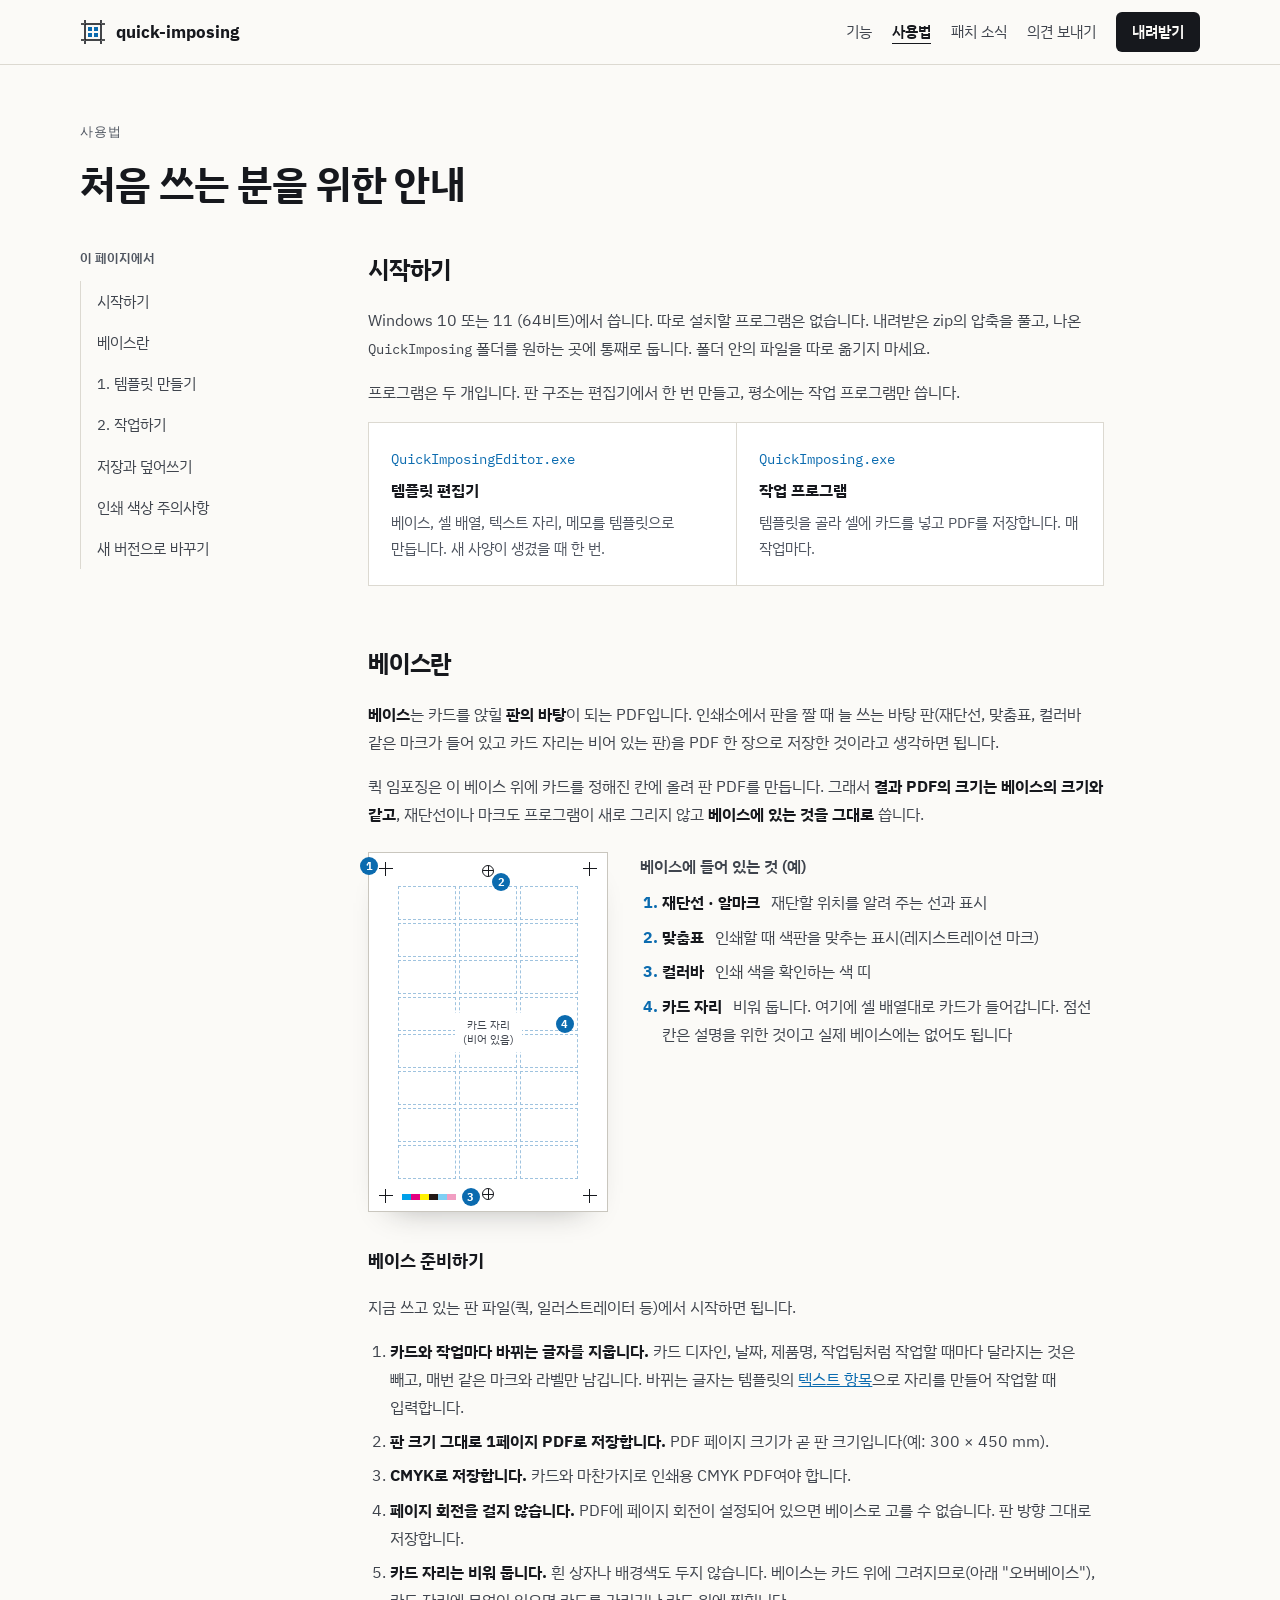
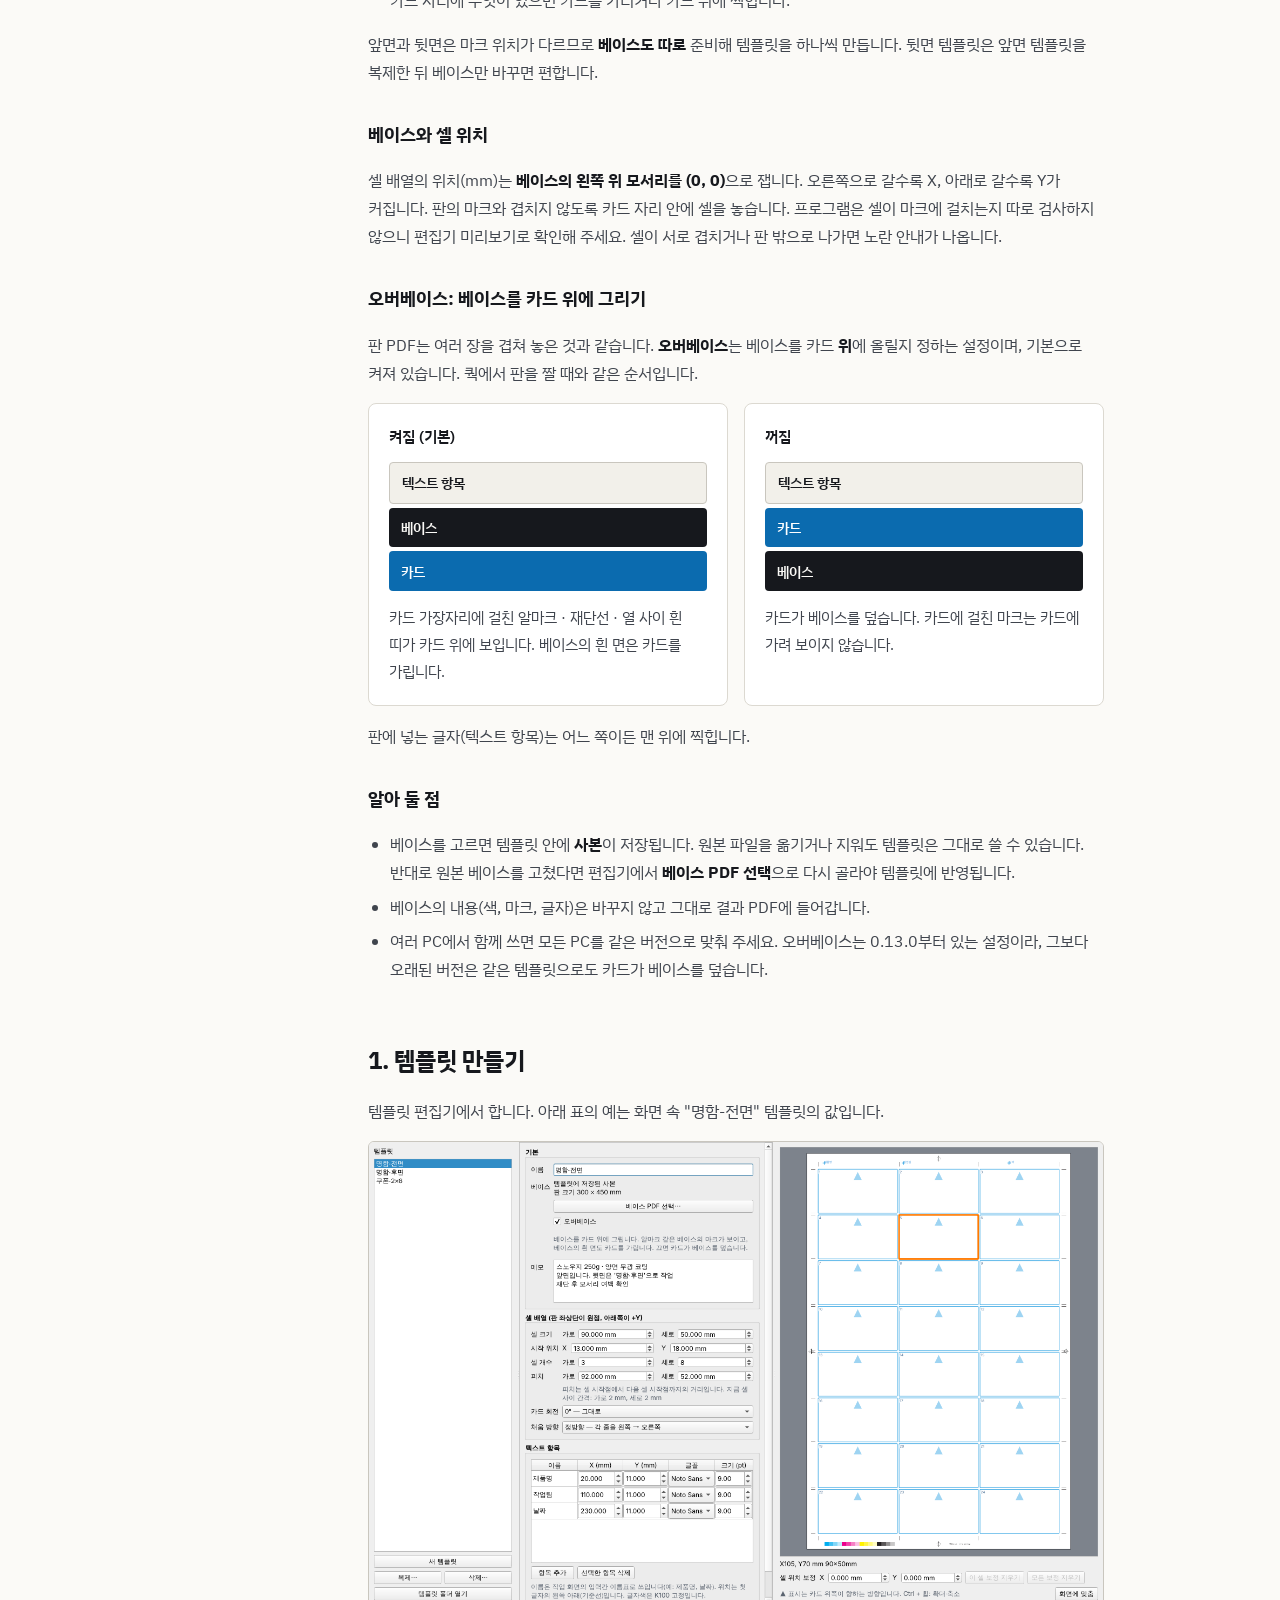
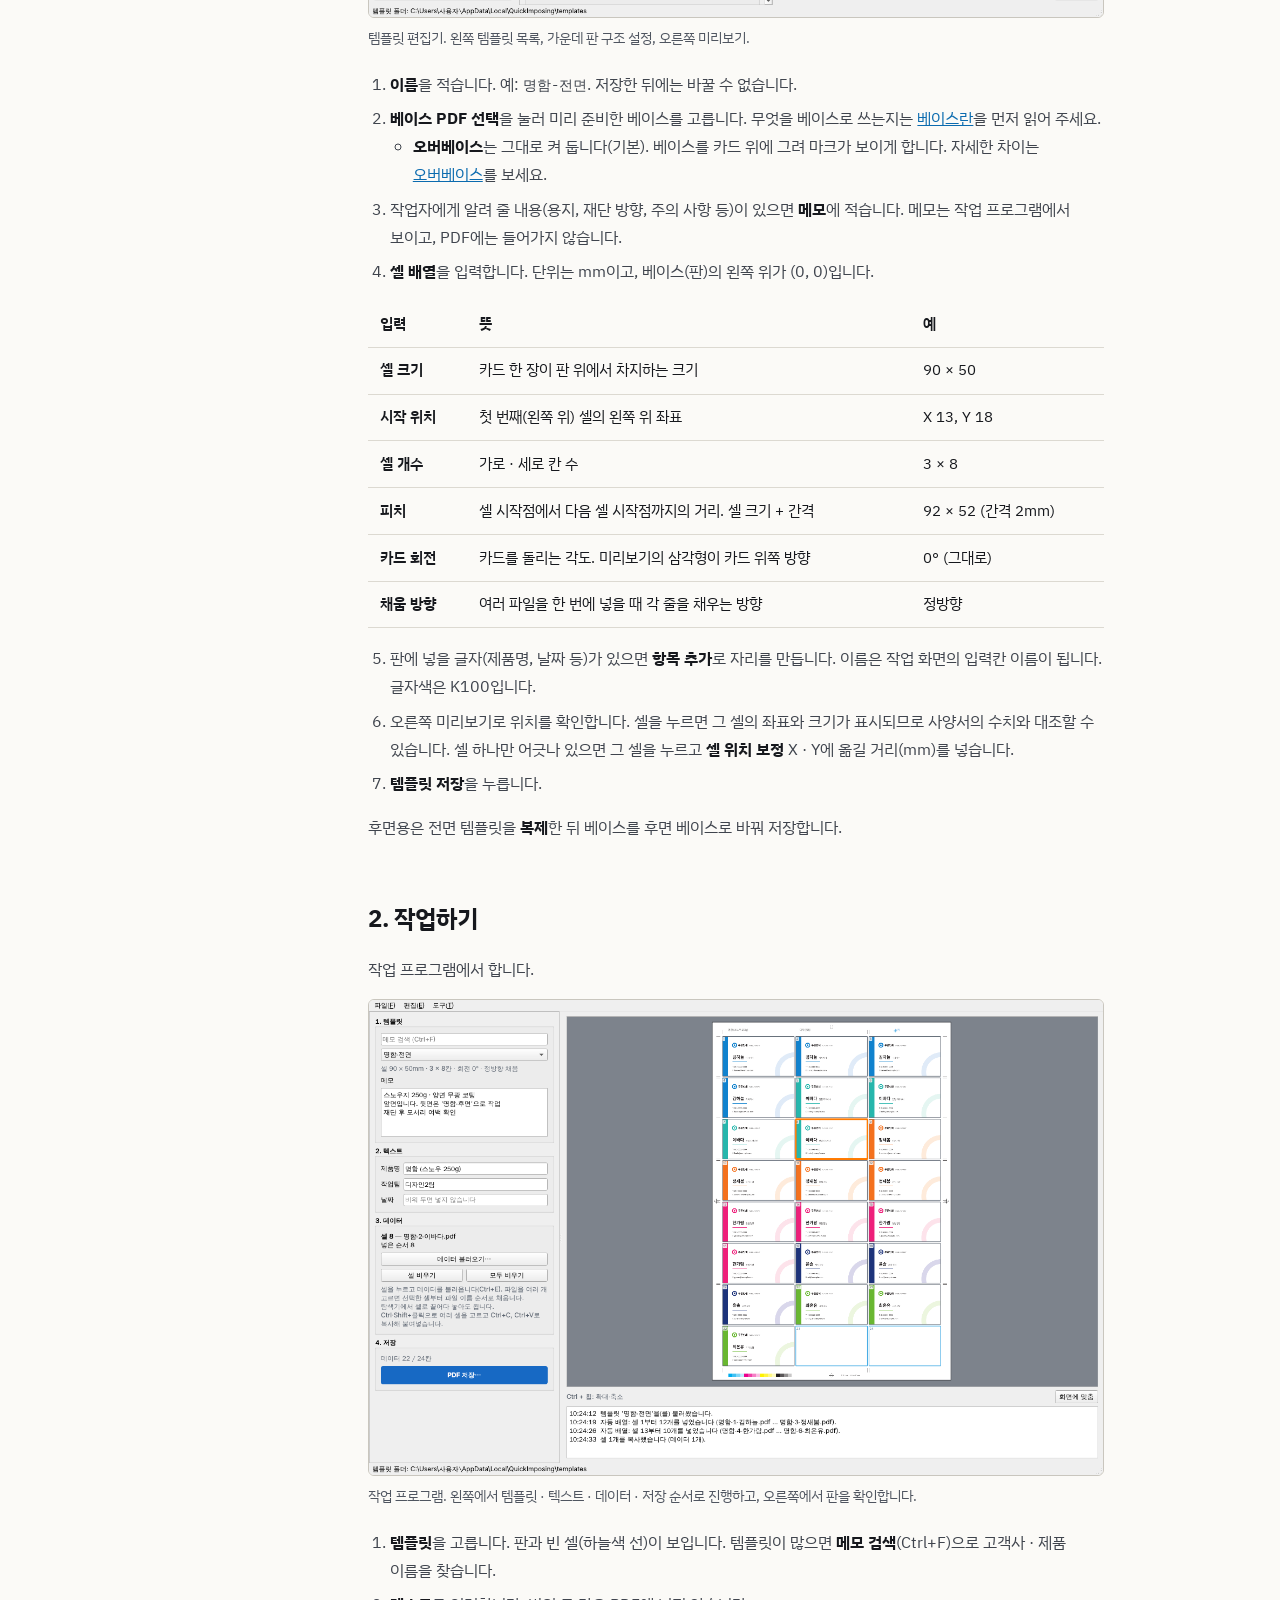
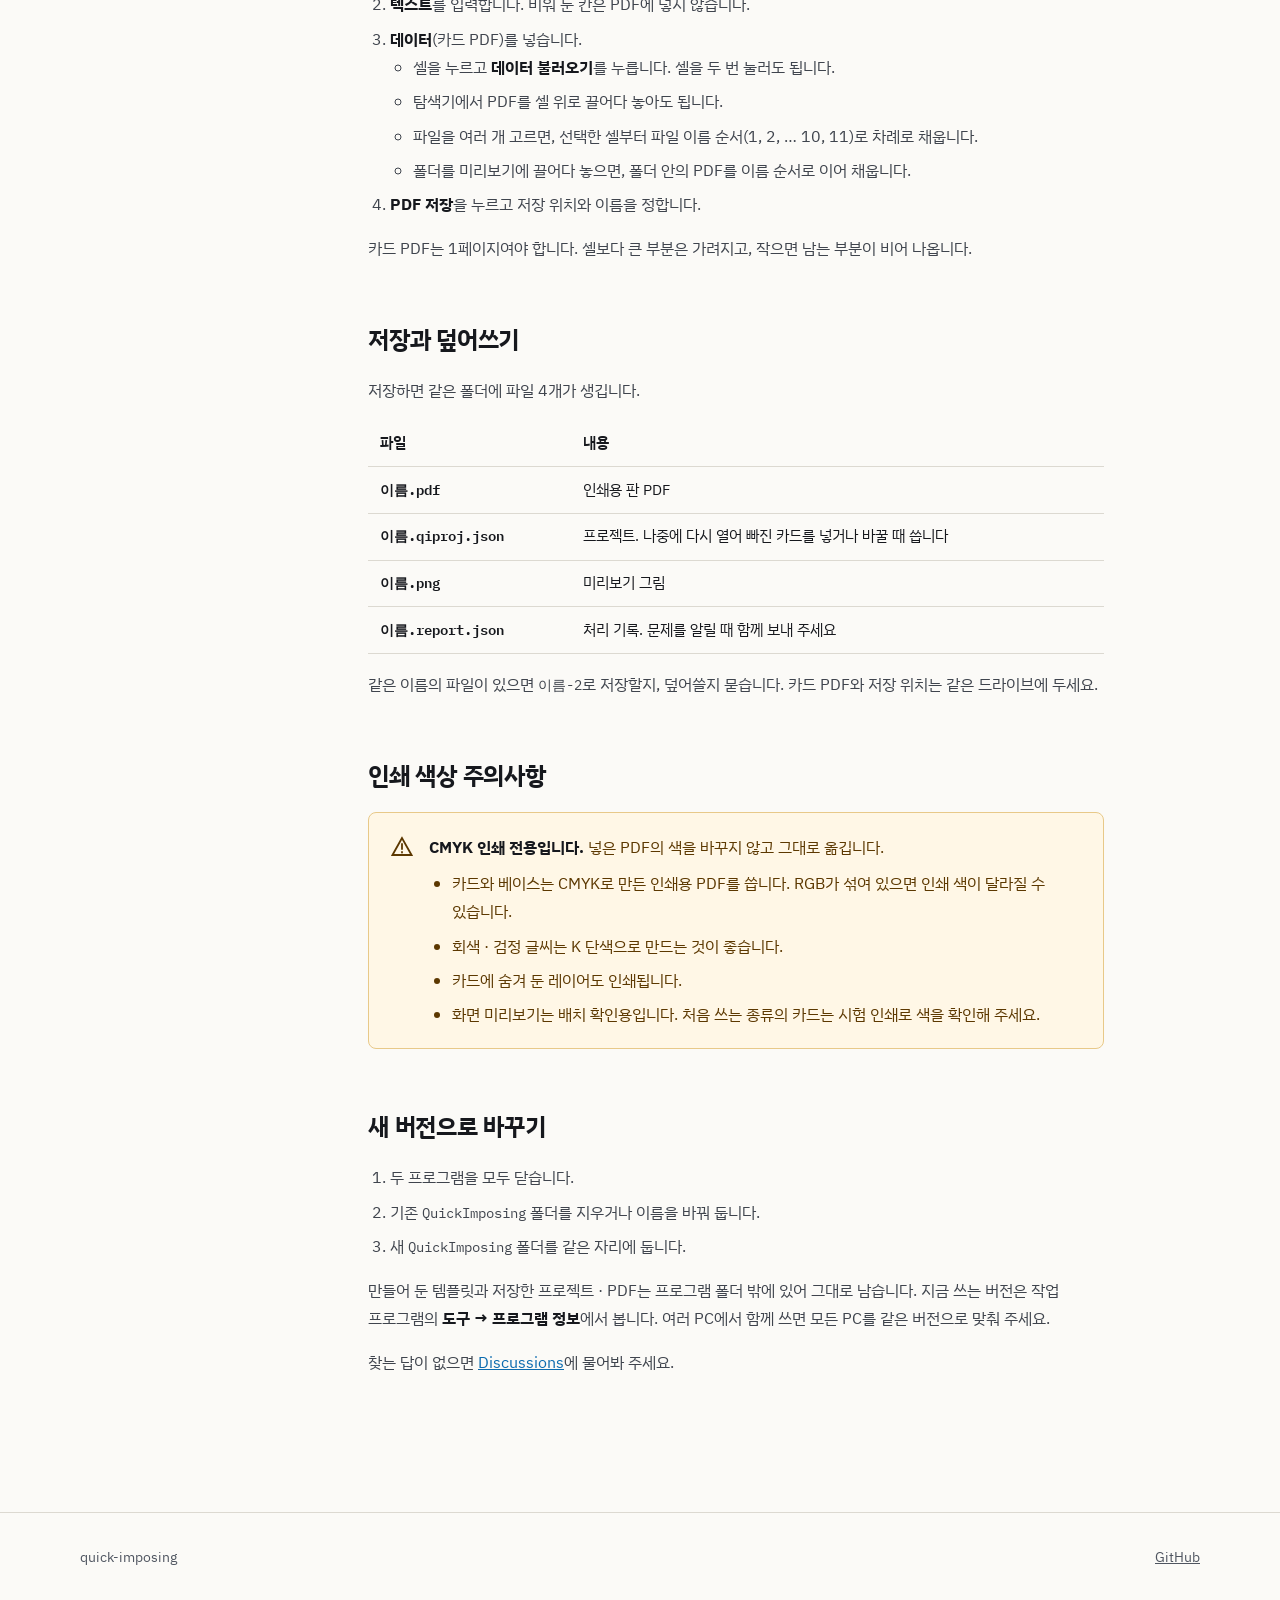
==== commit ccb39f2f: "베이스 그림에서 판 이름·면 라벨(A 하리, 전면) 삭제 Co-Authored-By: Claude Opus 5.5 <noreply@anthropic.com> Claude-Sessi" ====
--- a/site/guide.html
+++ b/site/guide.html
@@ -8,7 +8,7 @@
   <link rel="preconnect" href="https://fonts.googleapis.com">
   <link rel="preconnect" href="https://fonts.gstatic.com" crossorigin>
   <link rel="stylesheet" href="https://fonts.googleapis.com/css2?family=IBM+Plex+Mono:wght@400;500&amp;family=IBM+Plex+Sans+KR:wght@400;500;600;700&amp;display=swap">
-  <link rel="stylesheet" href="style.css?v=4">
+  <link rel="stylesheet" href="style.css?v=5">
 </head>
 <body>
   <header class="site-header">
@@ -70,12 +70,10 @@
           <p>퀵 임포징은 이 베이스 위에 카드를 정해진 칸에 올려 판 PDF를 만듭니다. 그래서 <strong>결과 PDF의 크기는 베이스의 크기와 같고</strong>, 재단선이나 마크도 프로그램이 새로 그리지 않고 <strong>베이스에 있는 것을 그대로</strong> 씁니다.</p>
 
           <figure class="base-fig">
-            <div class="base-sheet" role="img" aria-label="베이스 예시. 판 가장자리에 재단선, 맞춤표, 컬러바, 판 이름과 면 라벨이 있고, 가운데 카드가 들어갈 자리는 비어 있다.">
+            <div class="base-sheet" role="img" aria-label="베이스 예시. 판 가장자리에 재단선, 맞춤표, 컬러바가 있고, 가운데 카드가 들어갈 자리는 비어 있다.">
               <span class="bm crop tl"></span><span class="bm crop tr"></span><span class="bm crop bl"></span><span class="bm crop br"></span>
               <span class="bm reg" style="left: 50%; top: 3.2%"></span>
               <span class="bm reg" style="left: 50%; bottom: 3.2%; top: auto"></span>
-              <span class="bm label-top">A 하리</span>
-              <span class="bm label-side">전면</span>
               <span class="bm colorbar"><i></i><i></i><i></i><i></i><i></i><i></i></span>
               <span class="bm area">
                 <span class="area-grid">
@@ -84,14 +82,13 @@
                 </span>
                 <span class="area-note">카드 자리<br>(비어 있음)</span>
               </span>
-              <span class="num n1">1</span><span class="num n2">2</span><span class="num n3">3</span><span class="num n4">4</span><span class="num n5">5</span>
+              <span class="num n1">1</span><span class="num n2">2</span><span class="num n3">3</span><span class="num n4">4</span>
             </div>
             <figcaption>
               <p class="base-fig-title">베이스에 들어 있는 것 (예)</p>
               <ol class="base-legend">
                 <li><strong>재단선 · 알마크</strong> 재단할 위치를 알려 주는 선과 표시</li>
                 <li><strong>맞춤표</strong> 인쇄할 때 색판을 맞추는 표시(레지스트레이션 마크)</li>
-                <li><strong>판 이름 · 면 라벨</strong> 어느 판, 어느 면(전면 · 후면)인지 적은 고정 글자</li>
                 <li><strong>컬러바</strong> 인쇄 색을 확인하는 색 띠</li>
                 <li><strong>카드 자리</strong> 비워 둡니다. 여기에 셀 배열대로 카드가 들어갑니다. 점선 칸은 설명을 위한 것이고 실제 베이스에는 없어도 됩니다</li>
               </ol>
--- a/site/style.css
+++ b/site/style.css
@@ -701,22 +701,6 @@
   background: linear-gradient(#16181d, #16181d) center / 1px 100% no-repeat, linear-gradient(#16181d, #16181d) center / 100% 1px no-repeat;
 }
 
-.base-sheet .label-top {
-  left: 14%;
-  top: 3%;
-  font-size: 9px;
-  line-height: 1;
-}
-
-.base-sheet .label-side {
-  left: 3%;
-  top: 50%;
-  transform: translateY(-50%);
-  writing-mode: vertical-rl;
-  font-size: 9px;
-  line-height: 1;
-}
-
 .base-sheet .colorbar {
   left: 14%;
   bottom: 3.2%;
@@ -783,9 +767,8 @@
 
 .base-sheet .n1 { left: -9px; top: 1%; }
 .base-sheet .n2 { left: 50%; top: 5.5%; margin-left: 4px; }
-.base-sheet .n3 { left: 30%; top: 0.5%; }
-.base-sheet .n4 { left: 39%; bottom: 1.5%; }
-.base-sheet .n5 { right: 14%; top: 45%; }
+.base-sheet .n3 { left: 39%; bottom: 1.5%; }
+.base-sheet .n4 { right: 14%; top: 45%; }
 
 .base-fig figcaption {
   flex: 1 1 18rem;
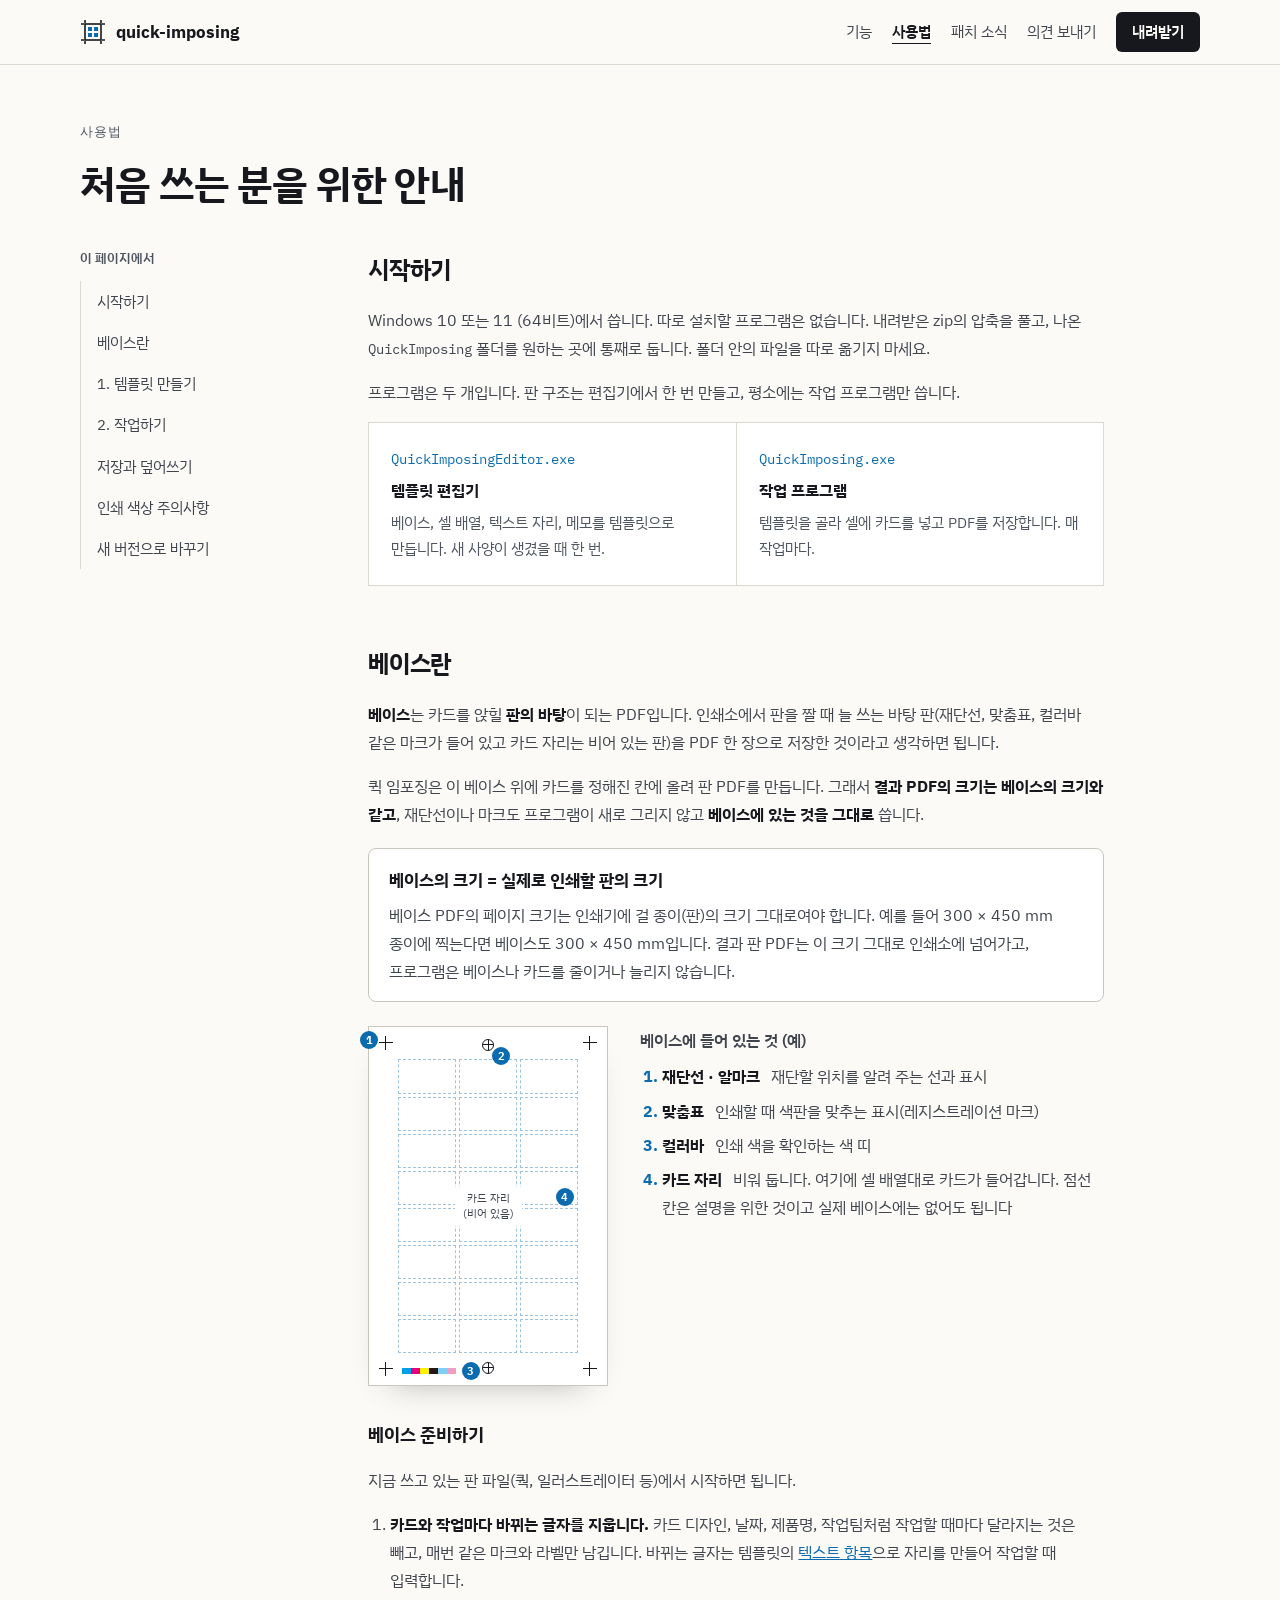
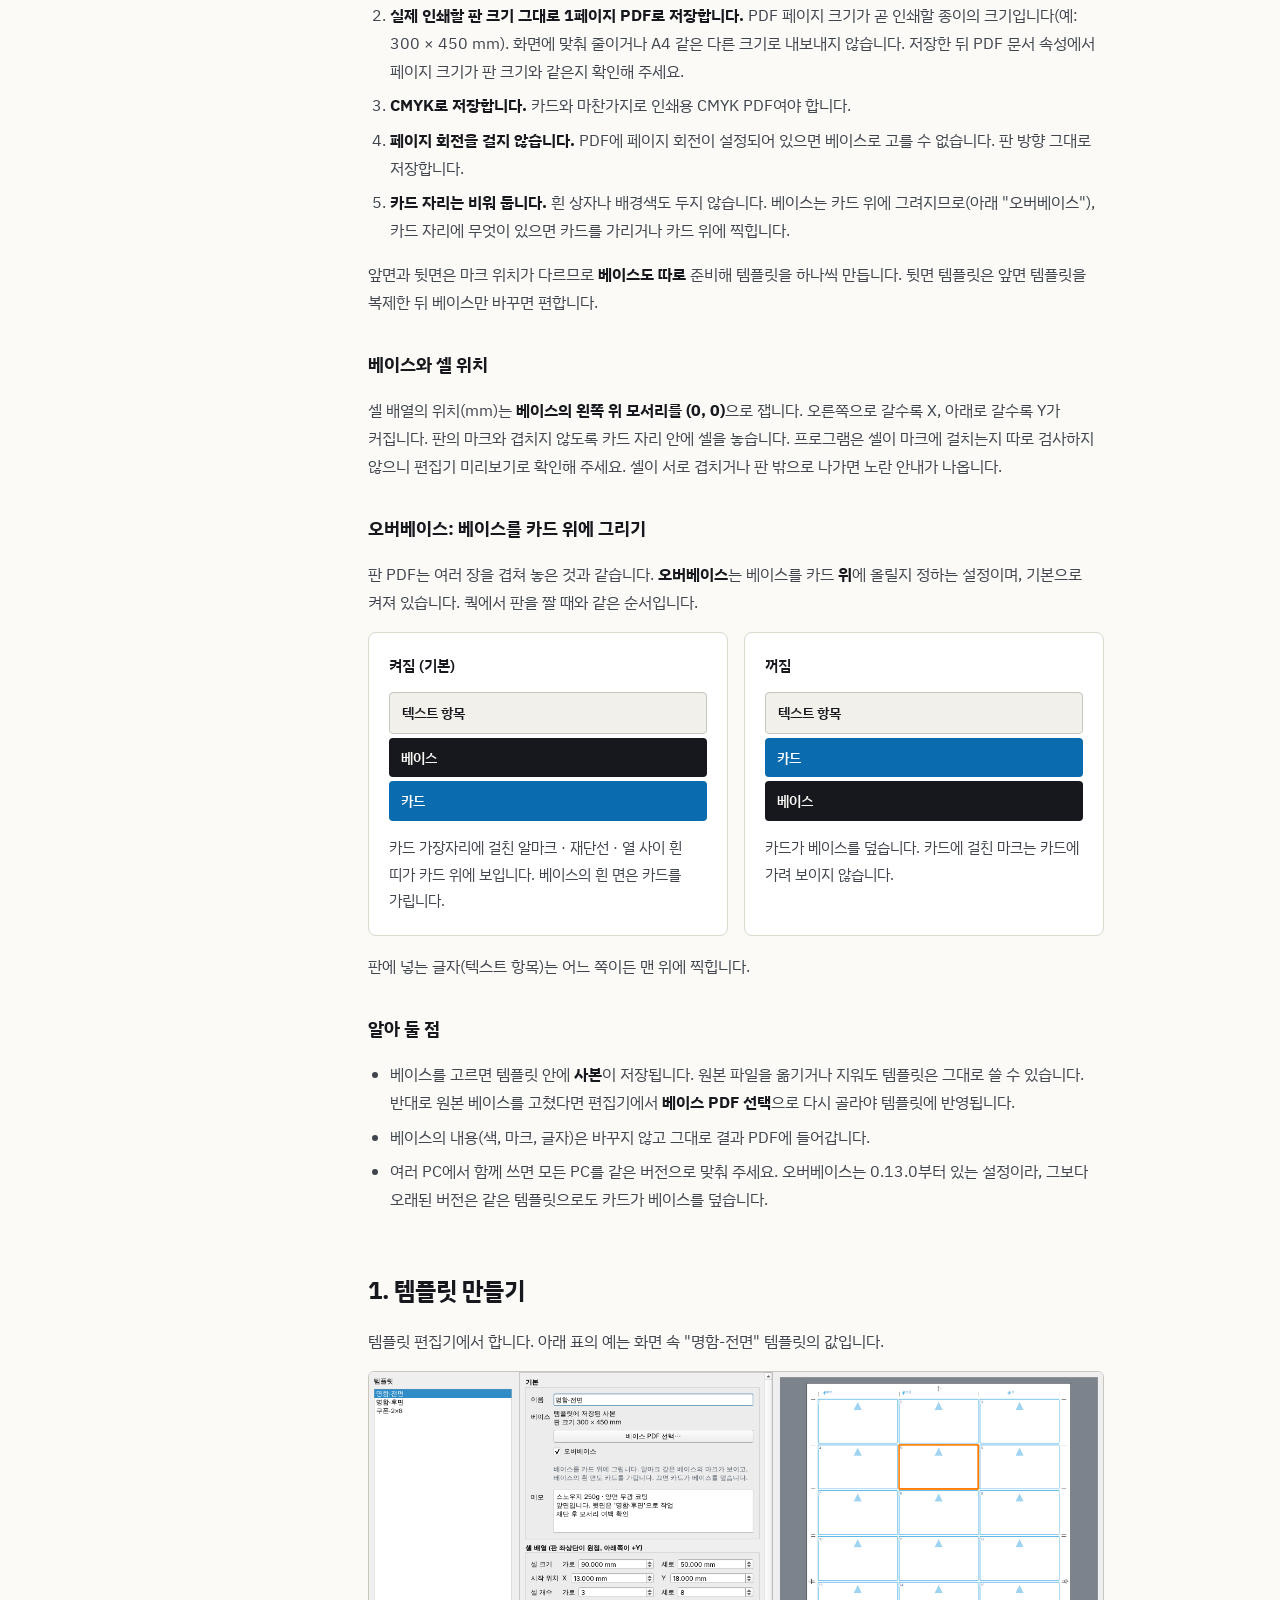
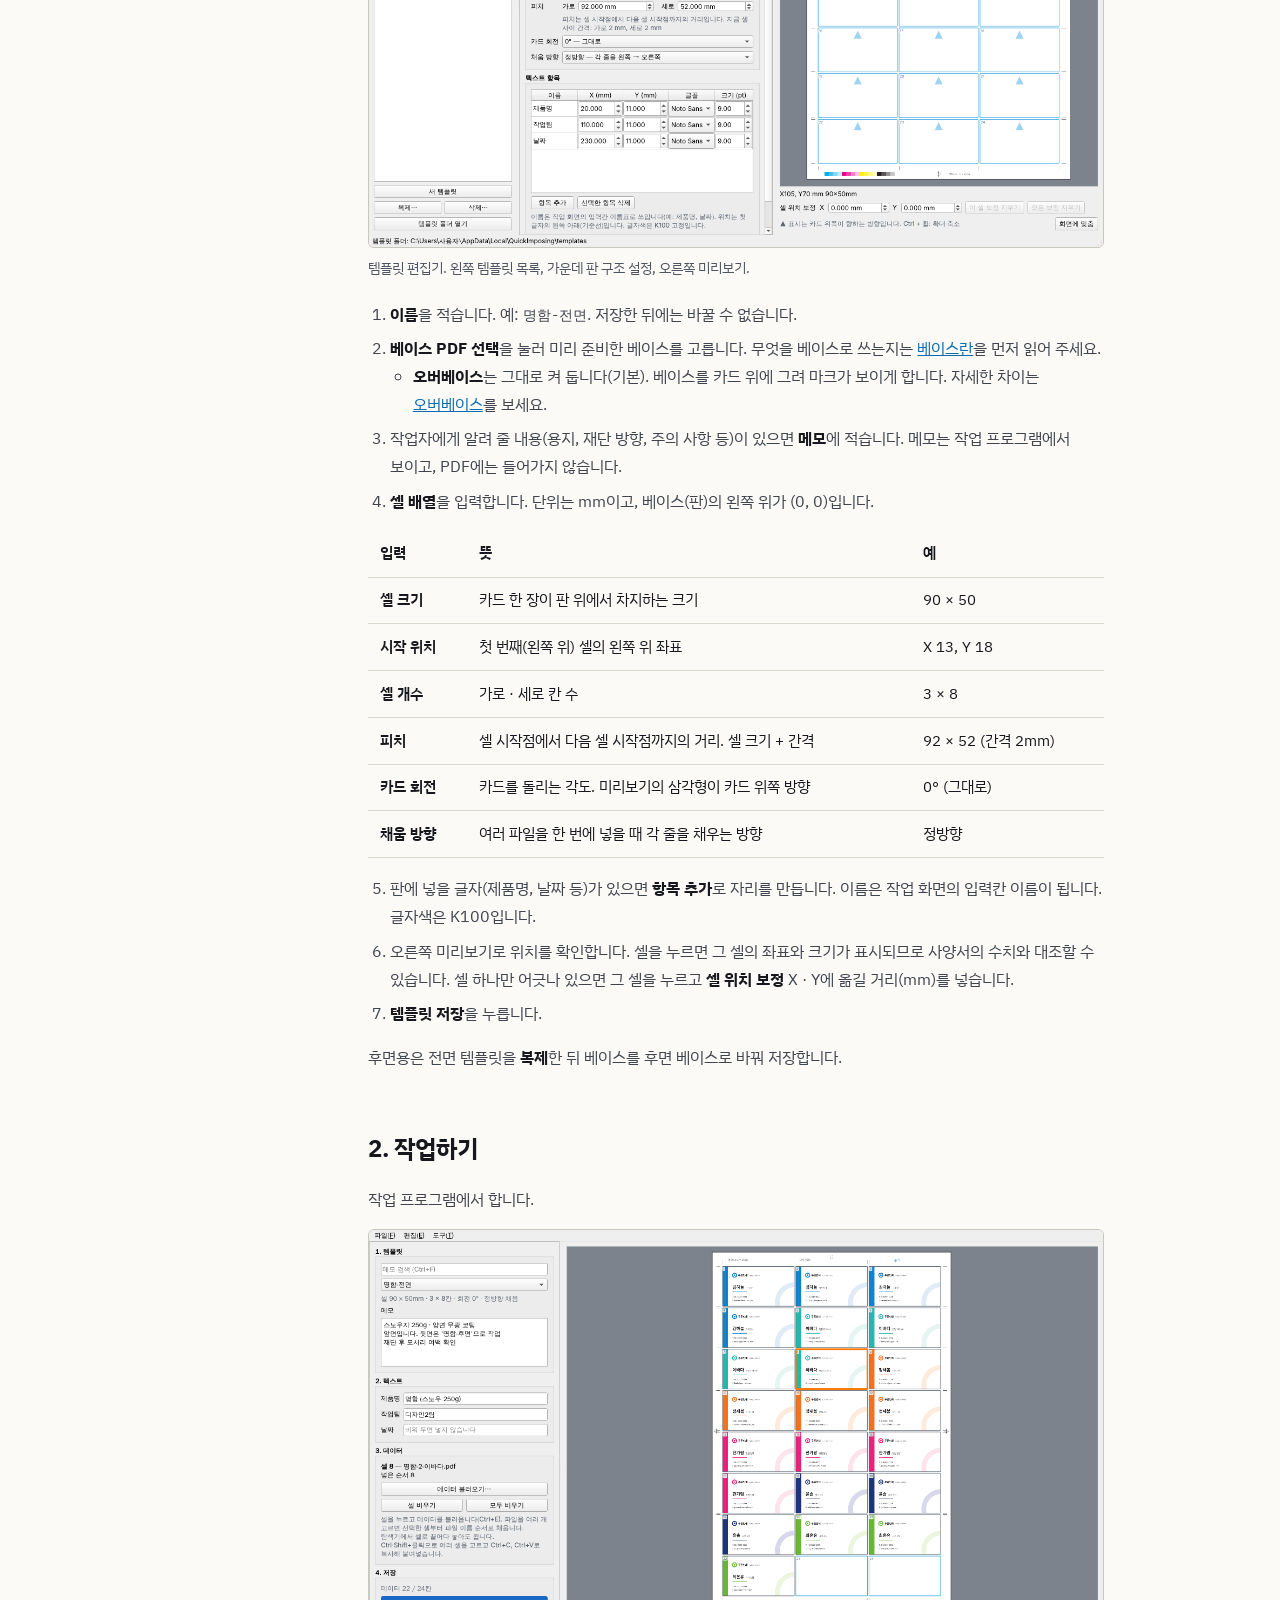
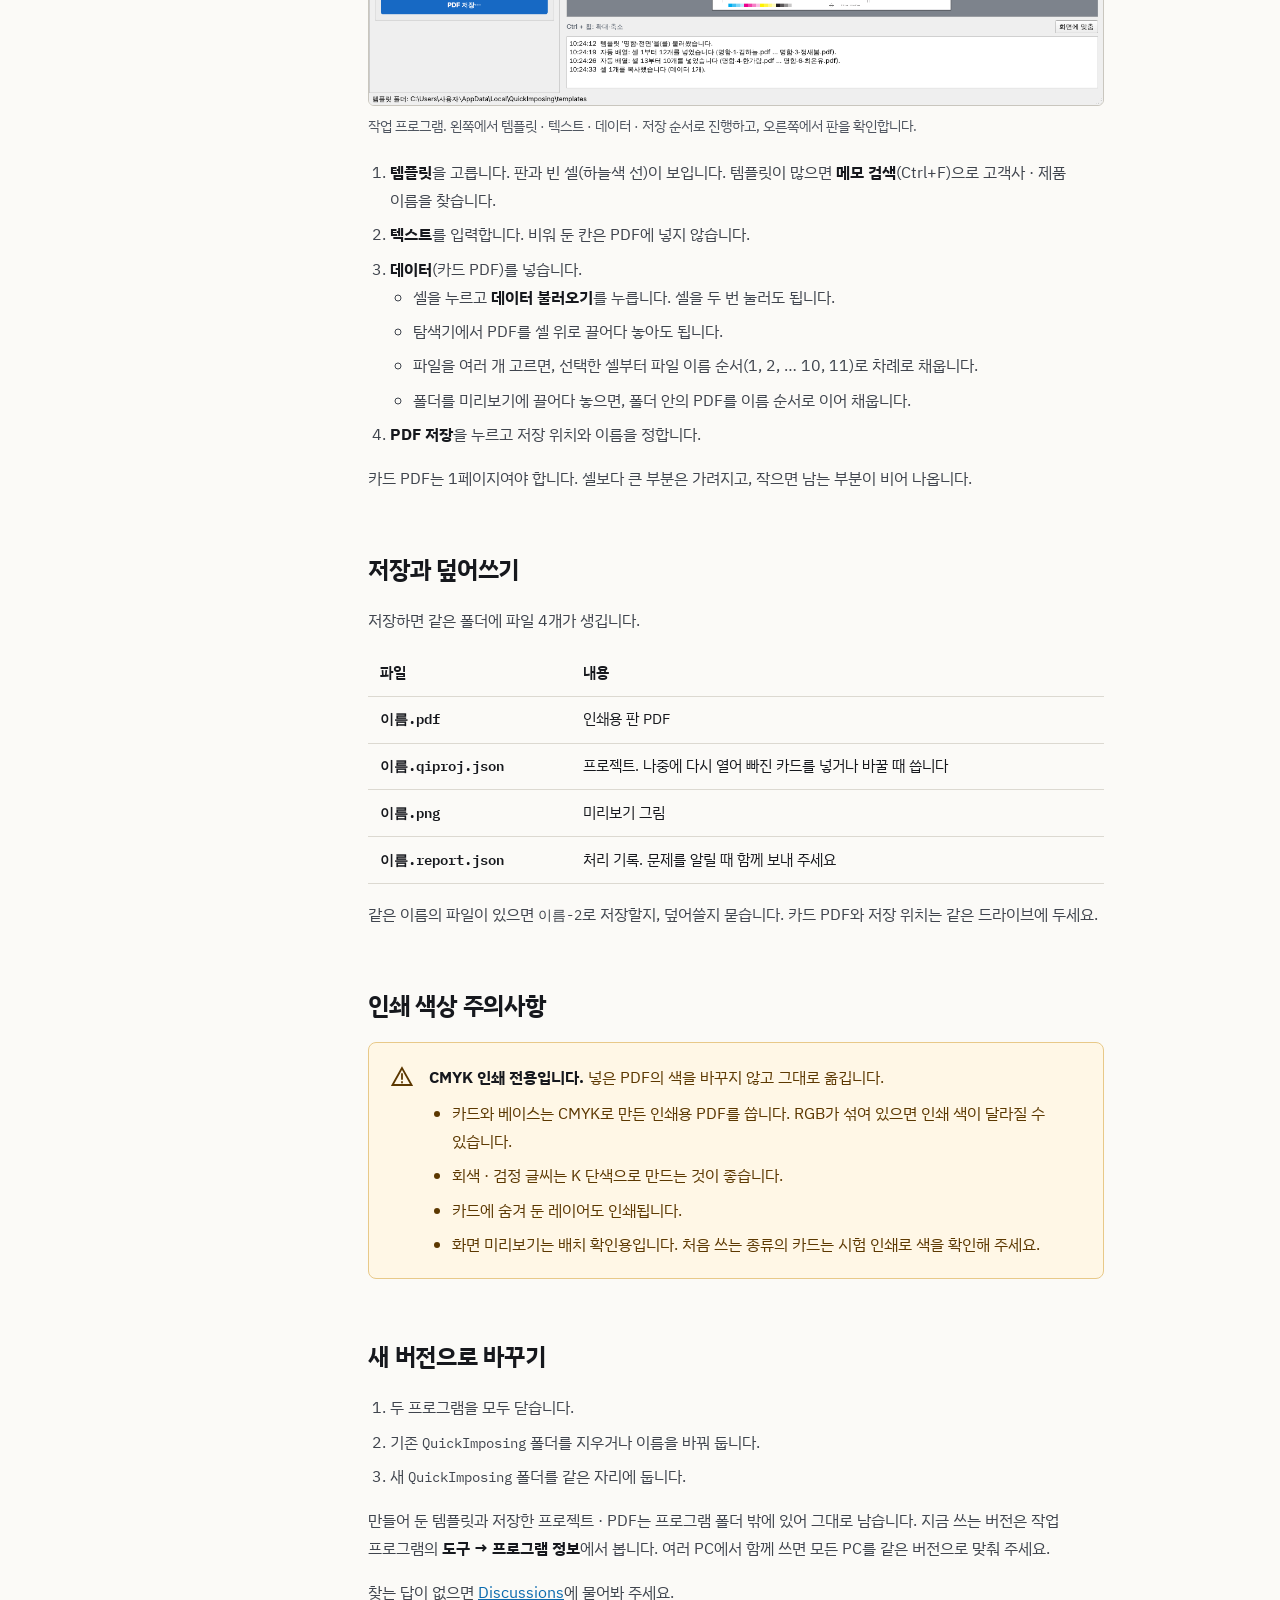
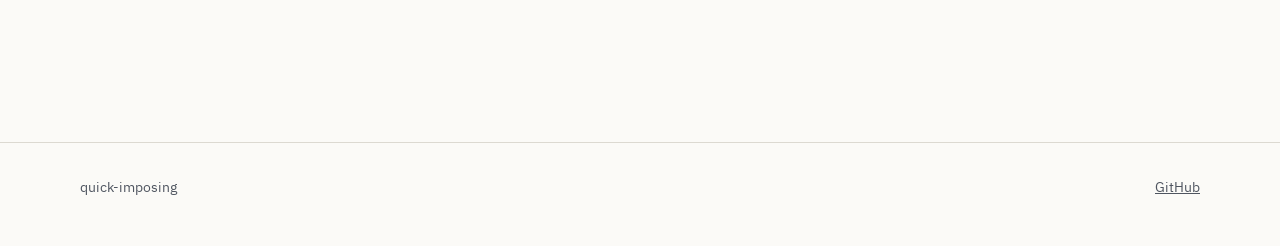
==== commit d7ca99c3: "베이스 크기가 실제 인쇄할 판 크기라는 안내 추가 Co-Authored-By: Claude Opus 5.5 <noreply@anthropic.com> Claude-Session: " ====
--- a/site/guide.html
+++ b/site/guide.html
@@ -8,7 +8,7 @@
   <link rel="preconnect" href="https://fonts.googleapis.com">
   <link rel="preconnect" href="https://fonts.gstatic.com" crossorigin>
   <link rel="stylesheet" href="https://fonts.googleapis.com/css2?family=IBM+Plex+Mono:wght@400;500&amp;family=IBM+Plex+Sans+KR:wght@400;500;600;700&amp;display=swap">
-  <link rel="stylesheet" href="style.css?v=5">
+  <link rel="stylesheet" href="style.css?v=6">
 </head>
 <body>
   <header class="site-header">
@@ -68,6 +68,10 @@
           <h2>베이스란</h2>
           <p><strong>베이스</strong>는 카드를 앉힐 <strong>판의 바탕</strong>이 되는 PDF입니다. 인쇄소에서 판을 짤 때 늘 쓰는 바탕 판(재단선, 맞춤표, 컬러바 같은 마크가 들어 있고 카드 자리는 비어 있는 판)을 PDF 한 장으로 저장한 것이라고 생각하면 됩니다.</p>
           <p>퀵 임포징은 이 베이스 위에 카드를 정해진 칸에 올려 판 PDF를 만듭니다. 그래서 <strong>결과 PDF의 크기는 베이스의 크기와 같고</strong>, 재단선이나 마크도 프로그램이 새로 그리지 않고 <strong>베이스에 있는 것을 그대로</strong> 씁니다.</p>
+          <div class="note-box">
+            <p><strong>베이스의 크기 = 실제로 인쇄할 판의 크기</strong></p>
+            <p>베이스 PDF의 페이지 크기는 인쇄기에 걸 종이(판)의 크기 그대로여야 합니다. 예를 들어 300 × 450 mm 종이에 찍는다면 베이스도 300 × 450 mm입니다. 결과 판 PDF는 이 크기 그대로 인쇄소에 넘어가고, 프로그램은 베이스나 카드를 줄이거나 늘리지 않습니다.</p>
+          </div>
 
           <figure class="base-fig">
             <div class="base-sheet" role="img" aria-label="베이스 예시. 판 가장자리에 재단선, 맞춤표, 컬러바가 있고, 가운데 카드가 들어갈 자리는 비어 있다.">
@@ -99,7 +103,7 @@
           <p>지금 쓰고 있는 판 파일(쿽, 일러스트레이터 등)에서 시작하면 됩니다.</p>
           <ol>
             <li><strong>카드와 작업마다 바뀌는 글자를 지웁니다.</strong> 카드 디자인, 날짜, 제품명, 작업팀처럼 작업할 때마다 달라지는 것은 빼고, 매번 같은 마크와 라벨만 남깁니다. 바뀌는 글자는 템플릿의 <a href="#template">텍스트 항목</a>으로 자리를 만들어 작업할 때 입력합니다.</li>
-            <li><strong>판 크기 그대로 1페이지 PDF로 저장합니다.</strong> PDF 페이지 크기가 곧 판 크기입니다(예: 300 × 450 mm).</li>
+            <li><strong>실제 인쇄할 판 크기 그대로 1페이지 PDF로 저장합니다.</strong> PDF 페이지 크기가 곧 인쇄할 종이의 크기입니다(예: 300 × 450 mm). 화면에 맞춰 줄이거나 A4 같은 다른 크기로 내보내지 않습니다. 저장한 뒤 PDF 문서 속성에서 페이지 크기가 판 크기와 같은지 확인해 주세요.</li>
             <li><strong>CMYK로 저장합니다.</strong> 카드와 마찬가지로 인쇄용 CMYK PDF여야 합니다.</li>
             <li><strong>페이지 회전을 걸지 않습니다.</strong> PDF에 페이지 회전이 설정되어 있으면 베이스로 고를 수 없습니다. 판 방향 그대로 저장합니다.</li>
             <li><strong>카드 자리는 비워 둡니다.</strong> 흰 상자나 배경색도 두지 않습니다. 베이스는 카드 위에 그려지므로(아래 "오버베이스"), 카드 자리에 무엇이 있으면 카드를 가리거나 카드 위에 찍힙니다.</li>
--- a/site/style.css
+++ b/site/style.css
@@ -794,6 +794,28 @@
   font-weight: 700;
 }
 
+.note-box {
+  margin: 1.25rem 0;
+  padding: 1rem 1.25rem;
+  border: 1px solid var(--line-2);
+  border-radius: 8px;
+  background: var(--card);
+}
+
+.doc .note-box p {
+  margin: 0;
+  color: var(--fg-2);
+}
+
+.doc .note-box p + p {
+  margin-top: 0.4rem;
+}
+
+.doc .note-box strong {
+  color: var(--fg);
+  font-size: 1.05rem;
+}
+
 .stack-compare {
   display: grid;
   grid-template-columns: repeat(auto-fit, minmax(14rem, 1fr));
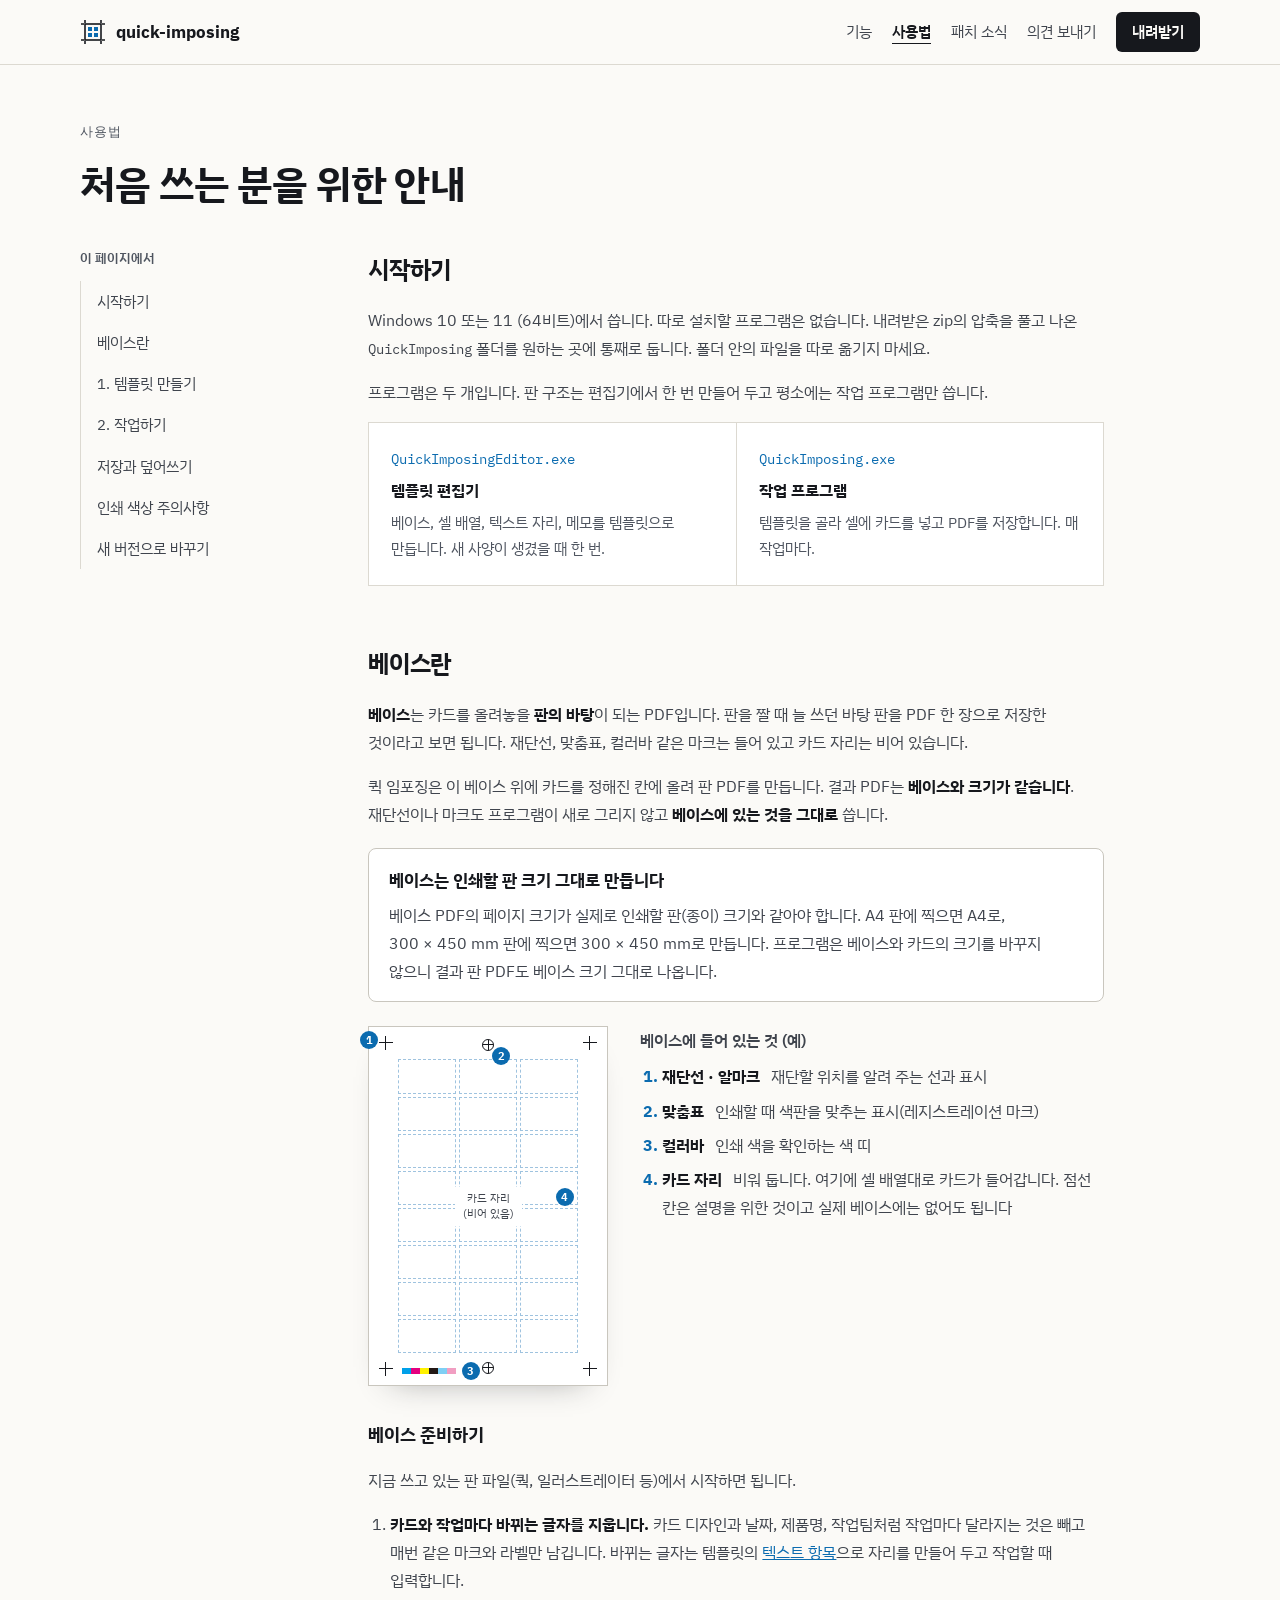
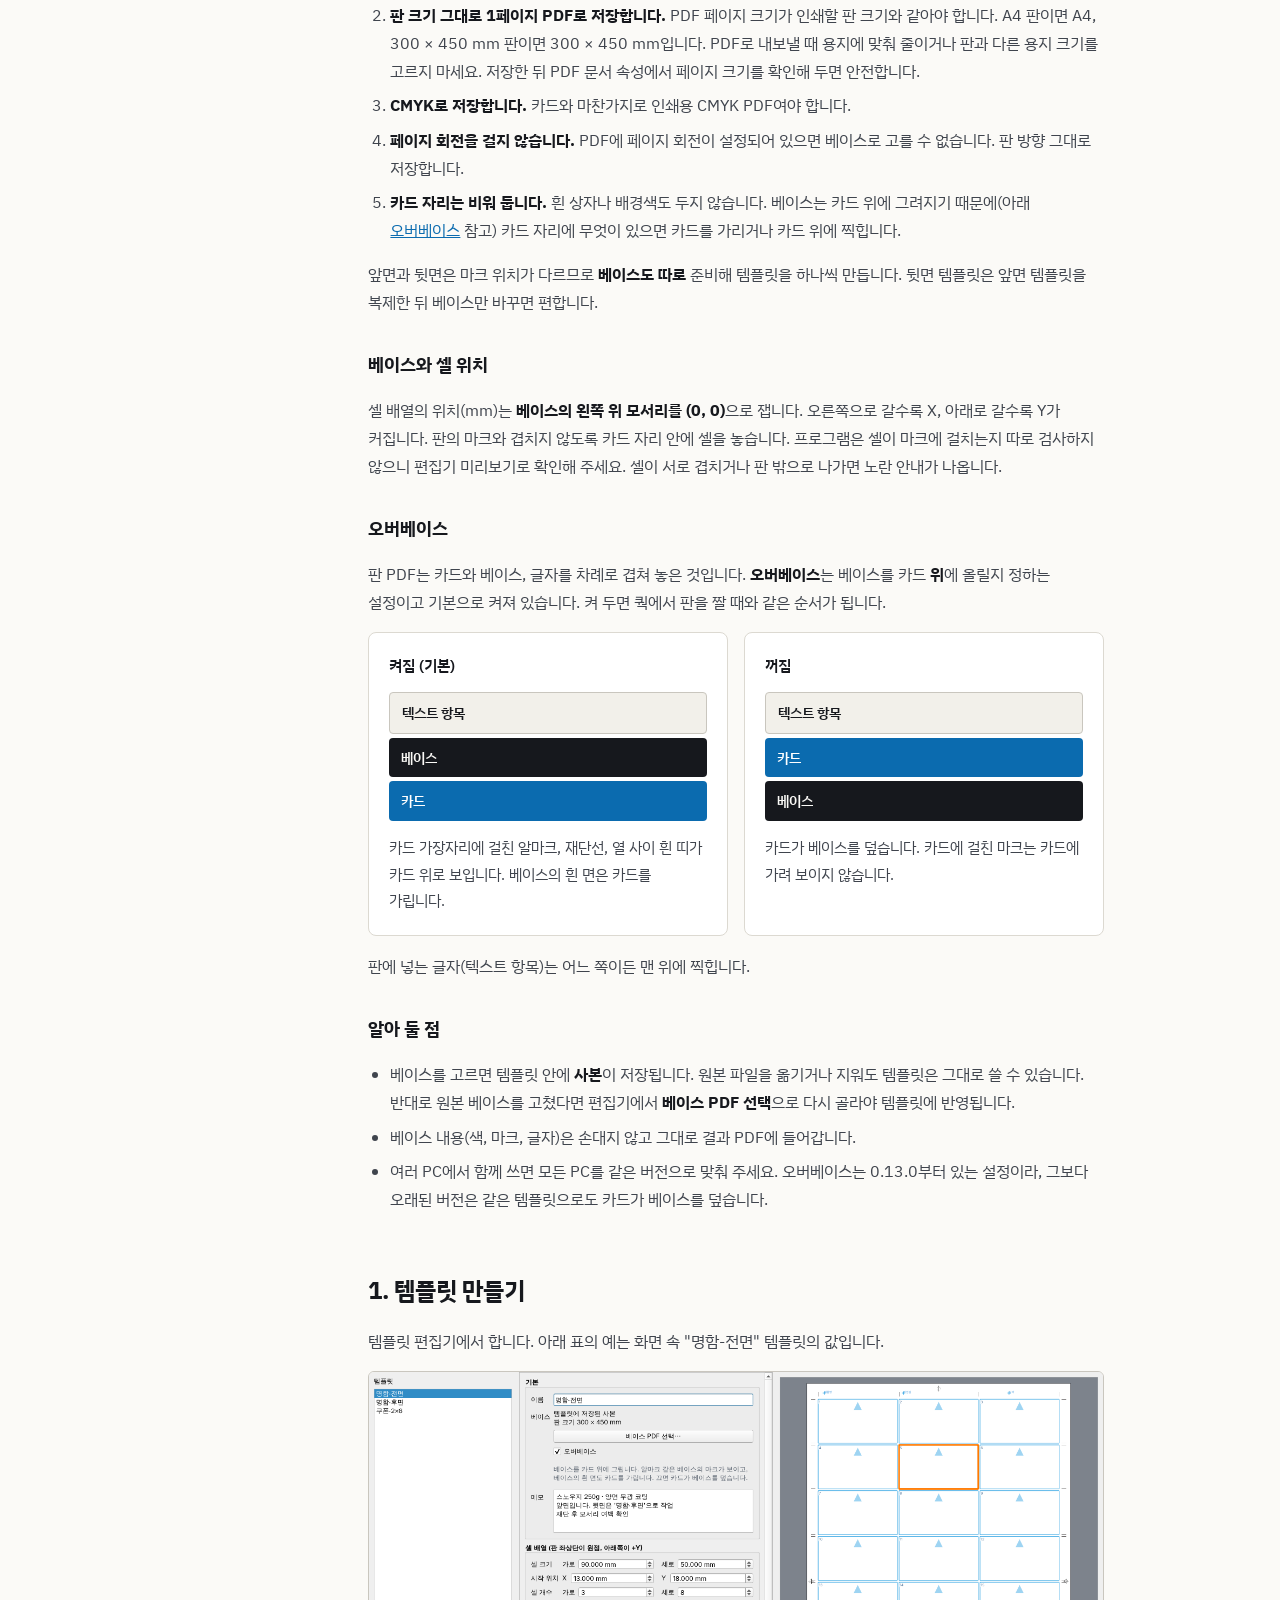
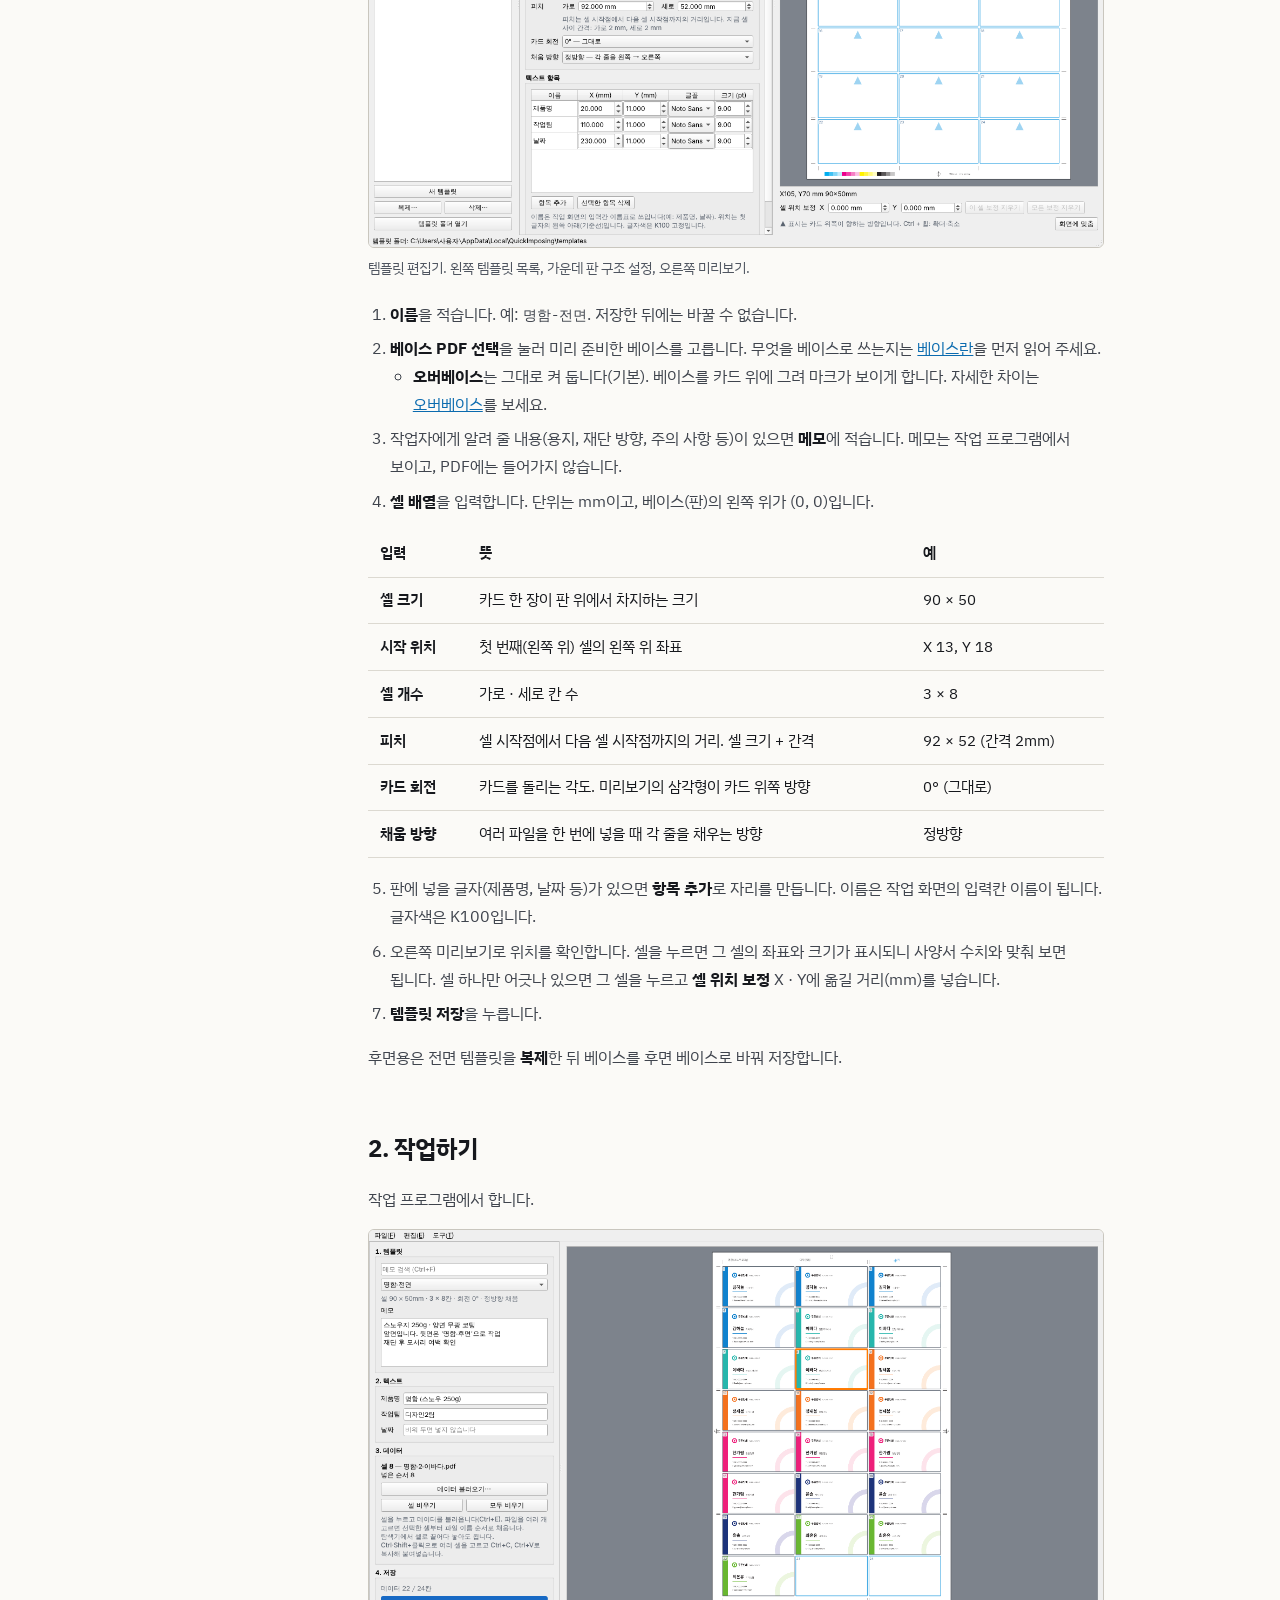
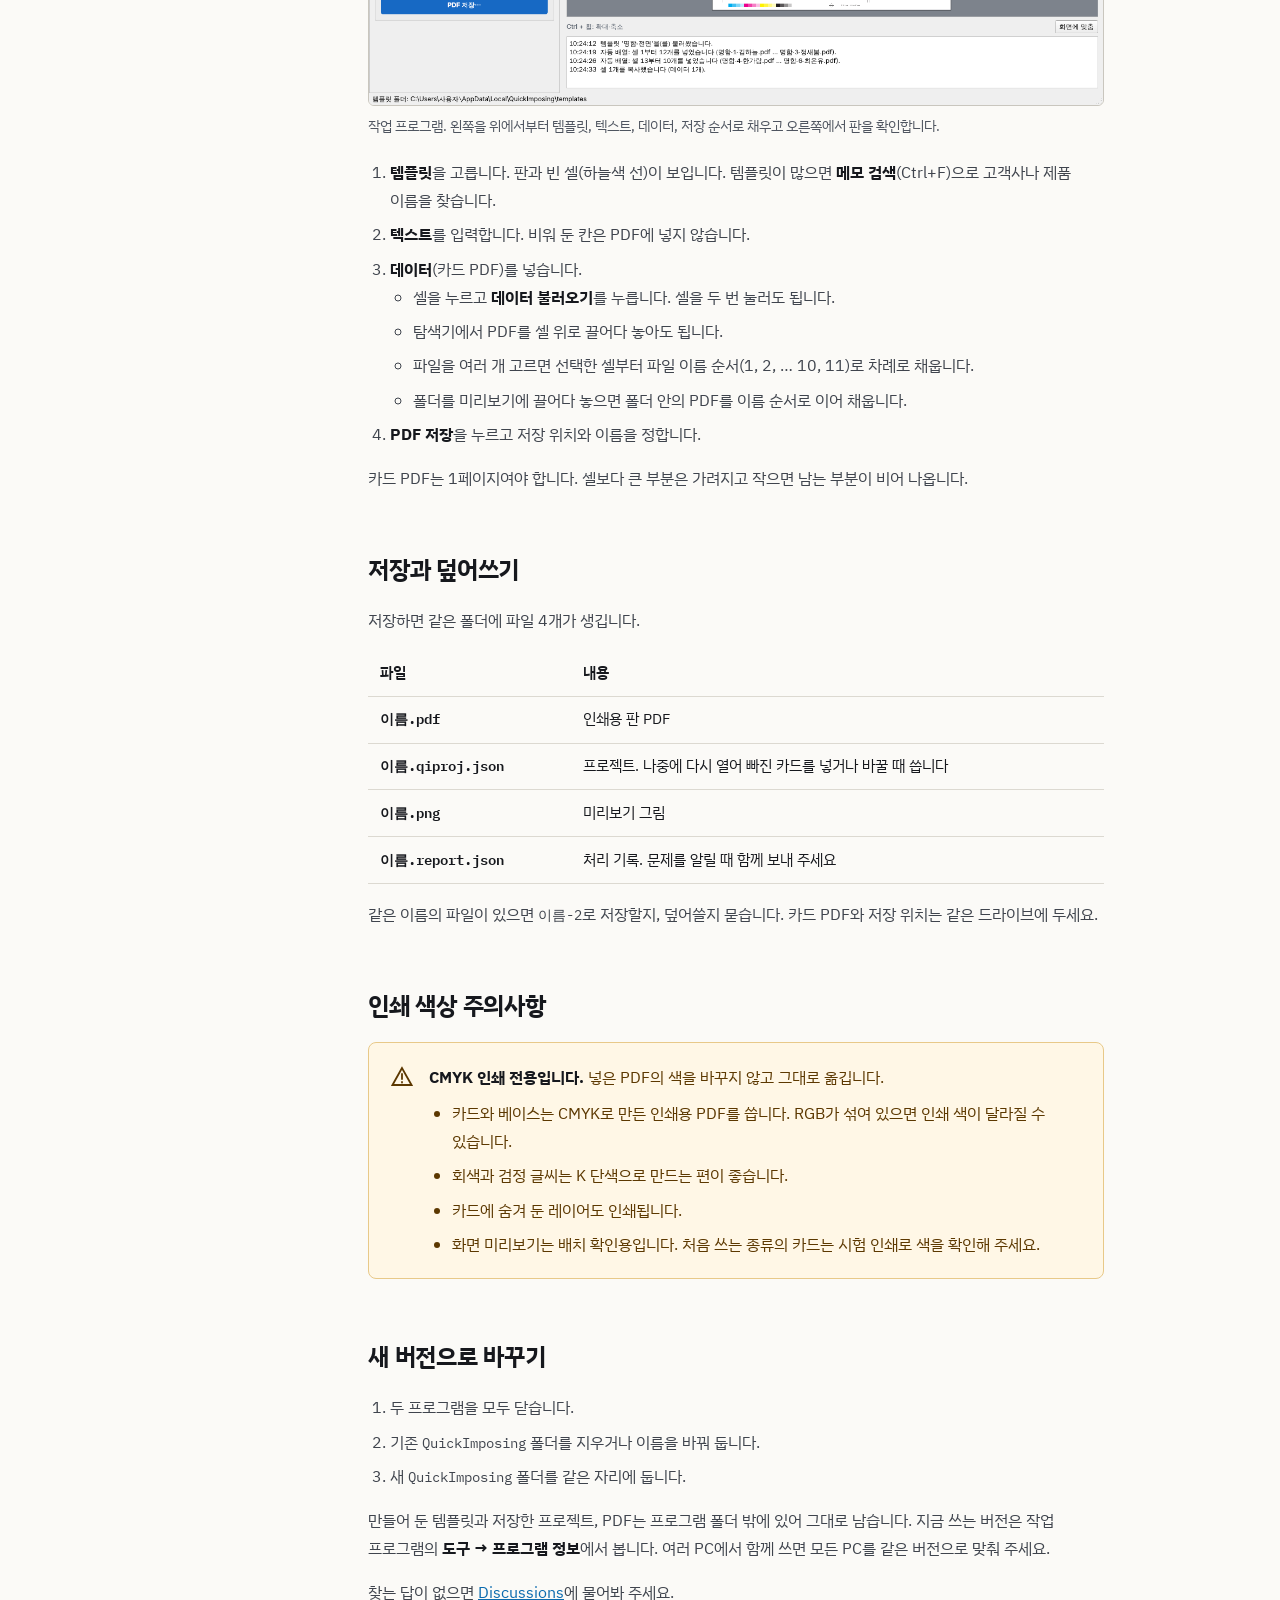
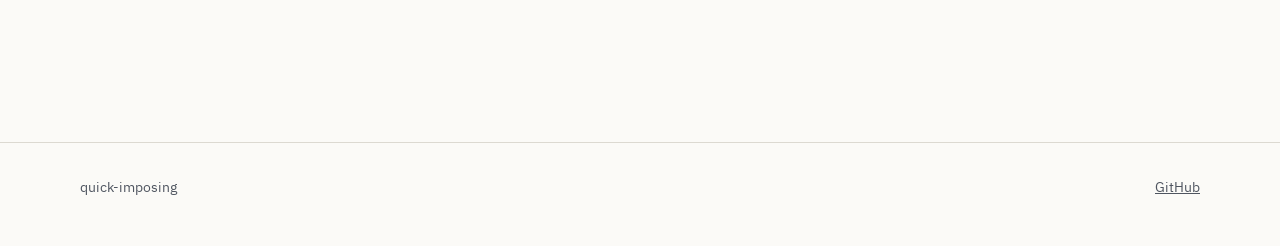
==== commit 985758da: "사이트 문구 다듬기, 베이스 크기 안내의 A4 혼동 고침 번역체·연결어미 뒤 쉼표·가운뎃점 나열·콜론 제목 등 AI 티가 나는 문구를 고친다. 베이스 크기 안내는 'A4로 내보내지" ====
--- a/site/guide.html
+++ b/site/guide.html
@@ -8,7 +8,7 @@
   <link rel="preconnect" href="https://fonts.googleapis.com">
   <link rel="preconnect" href="https://fonts.gstatic.com" crossorigin>
   <link rel="stylesheet" href="https://fonts.googleapis.com/css2?family=IBM+Plex+Mono:wght@400;500&amp;family=IBM+Plex+Sans+KR:wght@400;500;600;700&amp;display=swap">
-  <link rel="stylesheet" href="style.css?v=6">
+  <link rel="stylesheet" href="style.css?v=7">
 </head>
 <body>
   <header class="site-header">
@@ -48,8 +48,8 @@
       <div class="doc">
         <section id="start">
           <h2>시작하기</h2>
-          <p>Windows 10 또는 11 (64비트)에서 씁니다. 따로 설치할 프로그램은 없습니다. 내려받은 zip의 압축을 풀고, 나온 <code>QuickImposing</code> 폴더를 원하는 곳에 통째로 둡니다. 폴더 안의 파일을 따로 옮기지 마세요.</p>
-          <p>프로그램은 두 개입니다. 판 구조는 편집기에서 한 번 만들고, 평소에는 작업 프로그램만 씁니다.</p>
+          <p>Windows 10 또는 11 (64비트)에서 씁니다. 따로 설치할 프로그램은 없습니다. 내려받은 zip의 압축을 풀고 나온 <code>QuickImposing</code> 폴더를 원하는 곳에 통째로 둡니다. 폴더 안의 파일을 따로 옮기지 마세요.</p>
+          <p>프로그램은 두 개입니다. 판 구조는 편집기에서 한 번 만들어 두고 평소에는 작업 프로그램만 씁니다.</p>
           <div class="programs">
             <div>
               <code>QuickImposingEditor.exe</code>
@@ -66,11 +66,11 @@
 
         <section id="base">
           <h2>베이스란</h2>
-          <p><strong>베이스</strong>는 카드를 앉힐 <strong>판의 바탕</strong>이 되는 PDF입니다. 인쇄소에서 판을 짤 때 늘 쓰는 바탕 판(재단선, 맞춤표, 컬러바 같은 마크가 들어 있고 카드 자리는 비어 있는 판)을 PDF 한 장으로 저장한 것이라고 생각하면 됩니다.</p>
-          <p>퀵 임포징은 이 베이스 위에 카드를 정해진 칸에 올려 판 PDF를 만듭니다. 그래서 <strong>결과 PDF의 크기는 베이스의 크기와 같고</strong>, 재단선이나 마크도 프로그램이 새로 그리지 않고 <strong>베이스에 있는 것을 그대로</strong> 씁니다.</p>
+          <p><strong>베이스</strong>는 카드를 올려놓을 <strong>판의 바탕</strong>이 되는 PDF입니다. 판을 짤 때 늘 쓰던 바탕 판을 PDF 한 장으로 저장한 것이라고 보면 됩니다. 재단선, 맞춤표, 컬러바 같은 마크는 들어 있고 카드 자리는 비어 있습니다.</p>
+          <p>퀵 임포징은 이 베이스 위에 카드를 정해진 칸에 올려 판 PDF를 만듭니다. 결과 PDF는 <strong>베이스와 크기가 같습니다</strong>. 재단선이나 마크도 프로그램이 새로 그리지 않고 <strong>베이스에 있는 것을 그대로</strong> 씁니다.</p>
           <div class="note-box">
-            <p><strong>베이스의 크기 = 실제로 인쇄할 판의 크기</strong></p>
-            <p>베이스 PDF의 페이지 크기는 인쇄기에 걸 종이(판)의 크기 그대로여야 합니다. 예를 들어 300 × 450 mm 종이에 찍는다면 베이스도 300 × 450 mm입니다. 결과 판 PDF는 이 크기 그대로 인쇄소에 넘어가고, 프로그램은 베이스나 카드를 줄이거나 늘리지 않습니다.</p>
+            <p><strong>베이스는 인쇄할 판 크기 그대로 만듭니다</strong></p>
+            <p>베이스 PDF의 페이지 크기가 실제로 인쇄할 판(종이) 크기와 같아야 합니다. A4 판에 찍으면 A4로, 300&nbsp;×&nbsp;450&nbsp;mm 판에 찍으면 300&nbsp;×&nbsp;450&nbsp;mm로 만듭니다. 프로그램은 베이스와 카드의 크기를 바꾸지 않으니 결과 판 PDF도 베이스 크기 그대로 나옵니다.</p>
           </div>
 
           <figure class="base-fig">
@@ -102,19 +102,19 @@
           <h3>베이스 준비하기</h3>
           <p>지금 쓰고 있는 판 파일(쿽, 일러스트레이터 등)에서 시작하면 됩니다.</p>
           <ol>
-            <li><strong>카드와 작업마다 바뀌는 글자를 지웁니다.</strong> 카드 디자인, 날짜, 제품명, 작업팀처럼 작업할 때마다 달라지는 것은 빼고, 매번 같은 마크와 라벨만 남깁니다. 바뀌는 글자는 템플릿의 <a href="#template">텍스트 항목</a>으로 자리를 만들어 작업할 때 입력합니다.</li>
-            <li><strong>실제 인쇄할 판 크기 그대로 1페이지 PDF로 저장합니다.</strong> PDF 페이지 크기가 곧 인쇄할 종이의 크기입니다(예: 300 × 450 mm). 화면에 맞춰 줄이거나 A4 같은 다른 크기로 내보내지 않습니다. 저장한 뒤 PDF 문서 속성에서 페이지 크기가 판 크기와 같은지 확인해 주세요.</li>
+            <li><strong>카드와 작업마다 바뀌는 글자를 지웁니다.</strong> 카드 디자인과 날짜, 제품명, 작업팀처럼 작업마다 달라지는 것은 빼고 매번 같은 마크와 라벨만 남깁니다. 바뀌는 글자는 템플릿의 <a href="#template">텍스트 항목</a>으로 자리를 만들어 두고 작업할 때 입력합니다.</li>
+            <li><strong>판 크기 그대로 1페이지 PDF로 저장합니다.</strong> PDF 페이지 크기가 인쇄할 판 크기와 같아야 합니다. A4 판이면 A4, 300&nbsp;×&nbsp;450&nbsp;mm 판이면 300&nbsp;×&nbsp;450&nbsp;mm입니다. PDF로 내보낼 때 용지에 맞춰 줄이거나 판과 다른 용지 크기를 고르지 마세요. 저장한 뒤 PDF 문서 속성에서 페이지 크기를 확인해 두면 안전합니다.</li>
             <li><strong>CMYK로 저장합니다.</strong> 카드와 마찬가지로 인쇄용 CMYK PDF여야 합니다.</li>
             <li><strong>페이지 회전을 걸지 않습니다.</strong> PDF에 페이지 회전이 설정되어 있으면 베이스로 고를 수 없습니다. 판 방향 그대로 저장합니다.</li>
-            <li><strong>카드 자리는 비워 둡니다.</strong> 흰 상자나 배경색도 두지 않습니다. 베이스는 카드 위에 그려지므로(아래 "오버베이스"), 카드 자리에 무엇이 있으면 카드를 가리거나 카드 위에 찍힙니다.</li>
+            <li><strong>카드 자리는 비워 둡니다.</strong> 흰 상자나 배경색도 두지 않습니다. 베이스는 카드 위에 그려지기 때문에(아래 <a href="#overbase">오버베이스</a> 참고) 카드 자리에 무엇이 있으면 카드를 가리거나 카드 위에 찍힙니다.</li>
           </ol>
           <p>앞면과 뒷면은 마크 위치가 다르므로 <strong>베이스도 따로</strong> 준비해 템플릿을 하나씩 만듭니다. 뒷면 템플릿은 앞면 템플릿을 복제한 뒤 베이스만 바꾸면 편합니다.</p>
 
           <h3>베이스와 셀 위치</h3>
           <p>셀 배열의 위치(mm)는 <strong>베이스의 왼쪽 위 모서리를 (0, 0)</strong>으로 잽니다. 오른쪽으로 갈수록 X, 아래로 갈수록 Y가 커집니다. 판의 마크와 겹치지 않도록 카드 자리 안에 셀을 놓습니다. 프로그램은 셀이 마크에 걸치는지 따로 검사하지 않으니 편집기 미리보기로 확인해 주세요. 셀이 서로 겹치거나 판 밖으로 나가면 노란 안내가 나옵니다.</p>
 
-          <h3 id="overbase">오버베이스: 베이스를 카드 위에 그리기</h3>
-          <p>판 PDF는 여러 장을 겹쳐 놓은 것과 같습니다. <strong>오버베이스</strong>는 베이스를 카드 <strong>위</strong>에 올릴지 정하는 설정이며, 기본으로 켜져 있습니다. 쿽에서 판을 짤 때와 같은 순서입니다.</p>
+          <h3 id="overbase">오버베이스</h3>
+          <p>판 PDF는 카드와 베이스, 글자를 차례로 겹쳐 놓은 것입니다. <strong>오버베이스</strong>는 베이스를 카드 <strong>위</strong>에 올릴지 정하는 설정이고 기본으로 켜져 있습니다. 켜 두면 쿽에서 판을 짤 때와 같은 순서가 됩니다.</p>
           <div class="stack-compare">
             <div class="stack-col">
               <p class="stack-title">켜짐 (기본)</p>
@@ -123,7 +123,7 @@
                 <li class="s-base">베이스</li>
                 <li class="s-card">카드</li>
               </ol>
-              <p>카드 가장자리에 걸친 알마크 · 재단선 · 열 사이 흰 띠가 카드 위에 보입니다. 베이스의 흰 면은 카드를 가립니다.</p>
+              <p>카드 가장자리에 걸친 알마크, 재단선, 열 사이 흰 띠가 카드 위로 보입니다. 베이스의 흰 면은 카드를 가립니다.</p>
             </div>
             <div class="stack-col">
               <p class="stack-title">꺼짐</p>
@@ -140,7 +140,7 @@
           <h3>알아 둘 점</h3>
           <ul>
             <li>베이스를 고르면 템플릿 안에 <strong>사본</strong>이 저장됩니다. 원본 파일을 옮기거나 지워도 템플릿은 그대로 쓸 수 있습니다. 반대로 원본 베이스를 고쳤다면 편집기에서 <strong>베이스 PDF 선택</strong>으로 다시 골라야 템플릿에 반영됩니다.</li>
-            <li>베이스의 내용(색, 마크, 글자)은 바꾸지 않고 그대로 결과 PDF에 들어갑니다.</li>
+            <li>베이스 내용(색, 마크, 글자)은 손대지 않고 그대로 결과 PDF에 들어갑니다.</li>
             <li>여러 PC에서 함께 쓰면 모든 PC를 같은 버전으로 맞춰 주세요. 오버베이스는 0.13.0부터 있는 설정이라, 그보다 오래된 버전은 같은 템플릿으로도 카드가 베이스를 덮습니다.</li>
           </ul>
         </section>
@@ -179,7 +179,7 @@
           </div>
           <ol start="5">
             <li>판에 넣을 글자(제품명, 날짜 등)가 있으면 <strong>항목 추가</strong>로 자리를 만듭니다. 이름은 작업 화면의 입력칸 이름이 됩니다. 글자색은 K100입니다.</li>
-            <li>오른쪽 미리보기로 위치를 확인합니다. 셀을 누르면 그 셀의 좌표와 크기가 표시되므로 사양서의 수치와 대조할 수 있습니다. 셀 하나만 어긋나 있으면 그 셀을 누르고 <strong>셀 위치 보정</strong> X · Y에 옮길 거리(mm)를 넣습니다.</li>
+            <li>오른쪽 미리보기로 위치를 확인합니다. 셀을 누르면 그 셀의 좌표와 크기가 표시되니 사양서 수치와 맞춰 보면 됩니다. 셀 하나만 어긋나 있으면 그 셀을 누르고 <strong>셀 위치 보정</strong> X · Y에 옮길 거리(mm)를 넣습니다.</li>
             <li><strong>템플릿 저장</strong>을 누릅니다.</li>
           </ol>
           <p>후면용은 전면 템플릿을 <strong>복제</strong>한 뒤 베이스를 후면 베이스로 바꿔 저장합니다.</p>
@@ -190,22 +190,22 @@
           <p>작업 프로그램에서 합니다.</p>
           <figure class="shot">
             <img src="images/promo-work.png" srcset="images/promo-work.png 1x, images/promo-work@2x.png 2x" width="1360" height="880" alt="퀵 임포징 작업 프로그램에서 명함 템플릿을 고르고 24칸 중 22칸에 명함 카드를 채운 화면" loading="lazy">
-            <figcaption>작업 프로그램. 왼쪽에서 템플릿 · 텍스트 · 데이터 · 저장 순서로 진행하고, 오른쪽에서 판을 확인합니다.</figcaption>
+            <figcaption>작업 프로그램. 왼쪽을 위에서부터 템플릿, 텍스트, 데이터, 저장 순서로 채우고 오른쪽에서 판을 확인합니다.</figcaption>
           </figure>
           <ol>
-            <li><strong>템플릿</strong>을 고릅니다. 판과 빈 셀(하늘색 선)이 보입니다. 템플릿이 많으면 <strong>메모 검색</strong>(Ctrl+F)으로 고객사 · 제품 이름을 찾습니다.</li>
+            <li><strong>템플릿</strong>을 고릅니다. 판과 빈 셀(하늘색 선)이 보입니다. 템플릿이 많으면 <strong>메모 검색</strong>(Ctrl+F)으로 고객사나 제품 이름을 찾습니다.</li>
             <li><strong>텍스트</strong>를 입력합니다. 비워 둔 칸은 PDF에 넣지 않습니다.</li>
             <li><strong>데이터</strong>(카드 PDF)를 넣습니다.
               <ul>
                 <li>셀을 누르고 <strong>데이터 불러오기</strong>를 누릅니다. 셀을 두 번 눌러도 됩니다.</li>
                 <li>탐색기에서 PDF를 셀 위로 끌어다 놓아도 됩니다.</li>
-                <li>파일을 여러 개 고르면, 선택한 셀부터 파일 이름 순서(1, 2, … 10, 11)로 차례로 채웁니다.</li>
-                <li>폴더를 미리보기에 끌어다 놓으면, 폴더 안의 PDF를 이름 순서로 이어 채웁니다.</li>
+                <li>파일을 여러 개 고르면 선택한 셀부터 파일 이름 순서(1, 2, … 10, 11)로 차례로 채웁니다.</li>
+                <li>폴더를 미리보기에 끌어다 놓으면 폴더 안의 PDF를 이름 순서로 이어 채웁니다.</li>
               </ul>
             </li>
             <li><strong>PDF 저장</strong>을 누르고 저장 위치와 이름을 정합니다.</li>
           </ol>
-          <p>카드 PDF는 1페이지여야 합니다. 셀보다 큰 부분은 가려지고, 작으면 남는 부분이 비어 나옵니다.</p>
+          <p>카드 PDF는 1페이지여야 합니다. 셀보다 큰 부분은 가려지고 작으면 남는 부분이 비어 나옵니다.</p>
         </section>
 
         <section id="save">
@@ -235,7 +235,7 @@
               <p><strong>CMYK 인쇄 전용입니다.</strong> 넣은 PDF의 색을 바꾸지 않고 그대로 옮깁니다.</p>
               <ul>
                 <li>카드와 베이스는 CMYK로 만든 인쇄용 PDF를 씁니다. RGB가 섞여 있으면 인쇄 색이 달라질 수 있습니다.</li>
-                <li>회색 · 검정 글씨는 K 단색으로 만드는 것이 좋습니다.</li>
+                <li>회색과 검정 글씨는 K 단색으로 만드는 편이 좋습니다.</li>
                 <li>카드에 숨겨 둔 레이어도 인쇄됩니다.</li>
                 <li>화면 미리보기는 배치 확인용입니다. 처음 쓰는 종류의 카드는 시험 인쇄로 색을 확인해 주세요.</li>
               </ul>
@@ -250,7 +250,7 @@
             <li>기존 <code>QuickImposing</code> 폴더를 지우거나 이름을 바꿔 둡니다.</li>
             <li>새 <code>QuickImposing</code> 폴더를 같은 자리에 둡니다.</li>
           </ol>
-          <p>만들어 둔 템플릿과 저장한 프로젝트 · PDF는 프로그램 폴더 밖에 있어 그대로 남습니다. 지금 쓰는 버전은 작업 프로그램의 <strong>도구 → 프로그램 정보</strong>에서 봅니다. 여러 PC에서 함께 쓰면 모든 PC를 같은 버전으로 맞춰 주세요.</p>
+          <p>만들어 둔 템플릿과 저장한 프로젝트, PDF는 프로그램 폴더 밖에 있어 그대로 남습니다. 지금 쓰는 버전은 작업 프로그램의 <strong>도구 → 프로그램 정보</strong>에서 봅니다. 여러 PC에서 함께 쓰면 모든 PC를 같은 버전으로 맞춰 주세요.</p>
           <p>찾는 답이 없으면 <a href="https://github.com/steves460ng/quick-imposing-pub/discussions">Discussions</a>에 물어봐 주세요.</p>
         </section>
       </div>
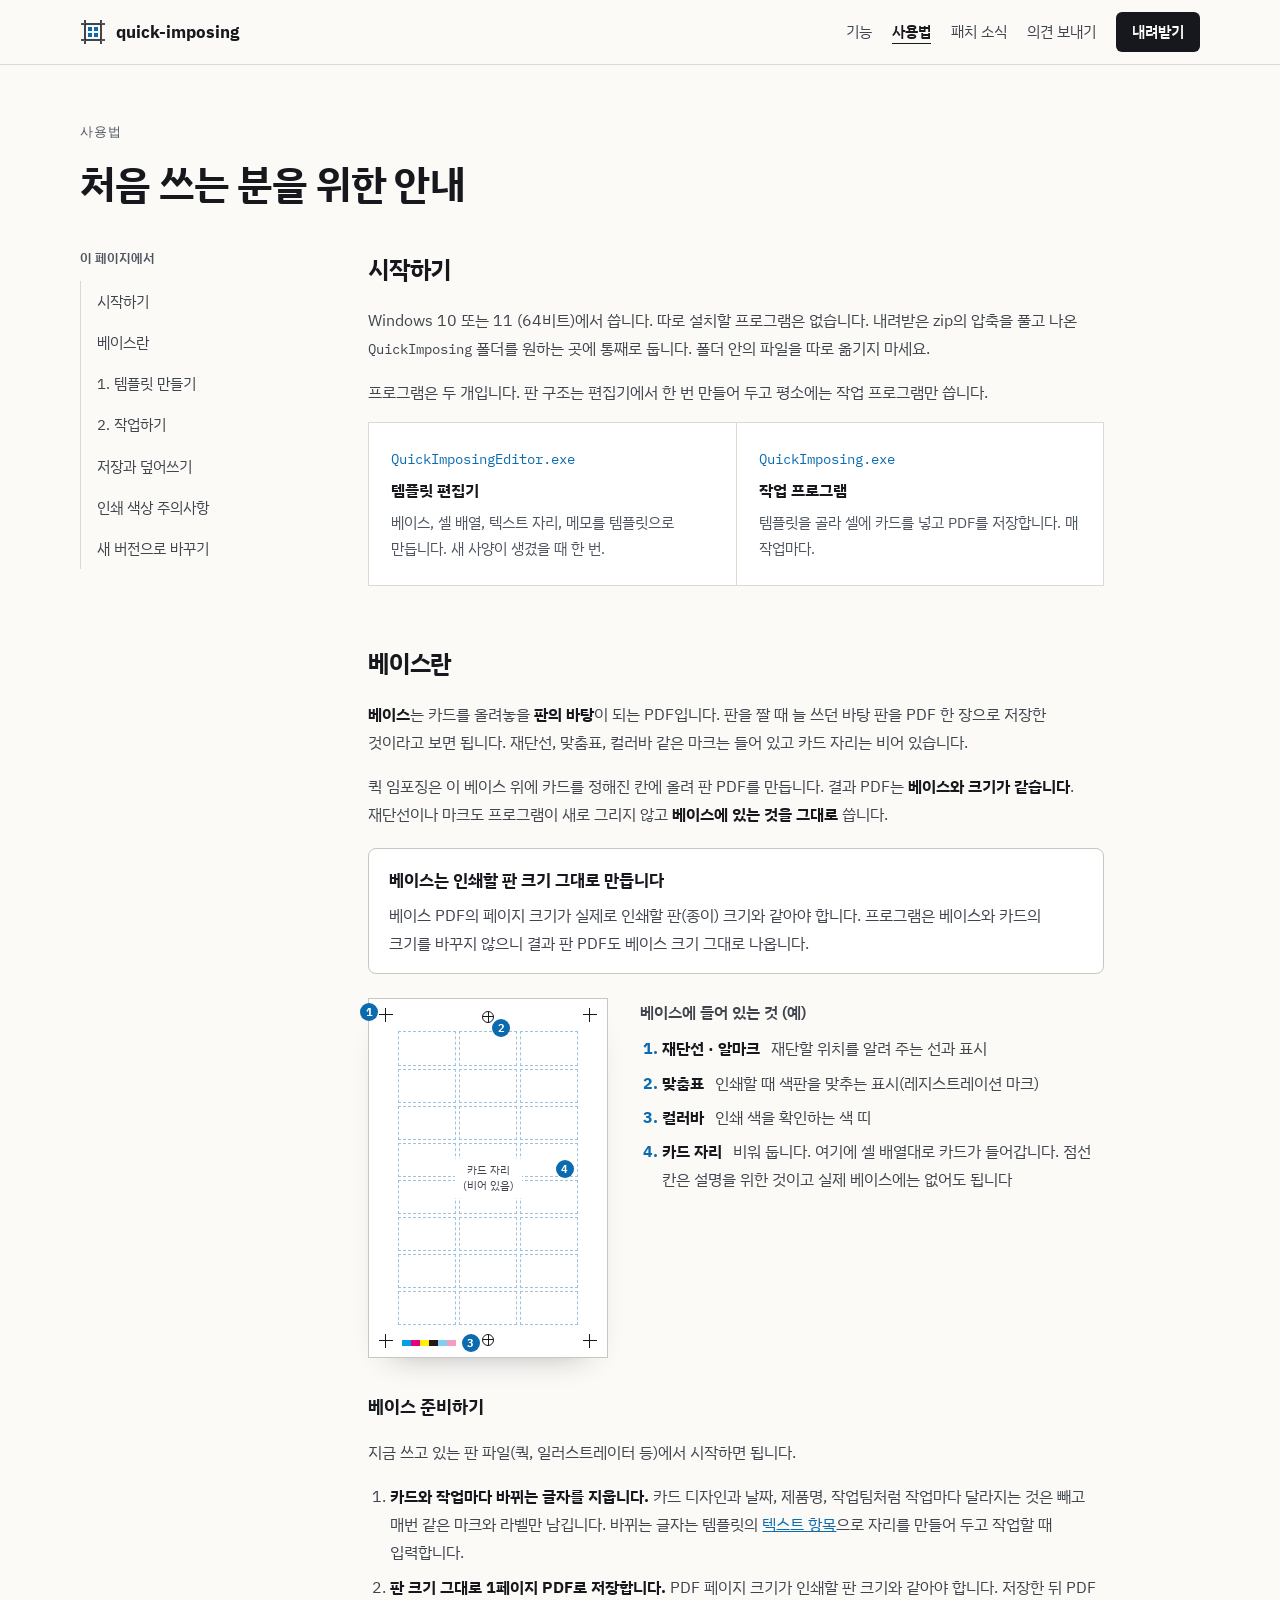
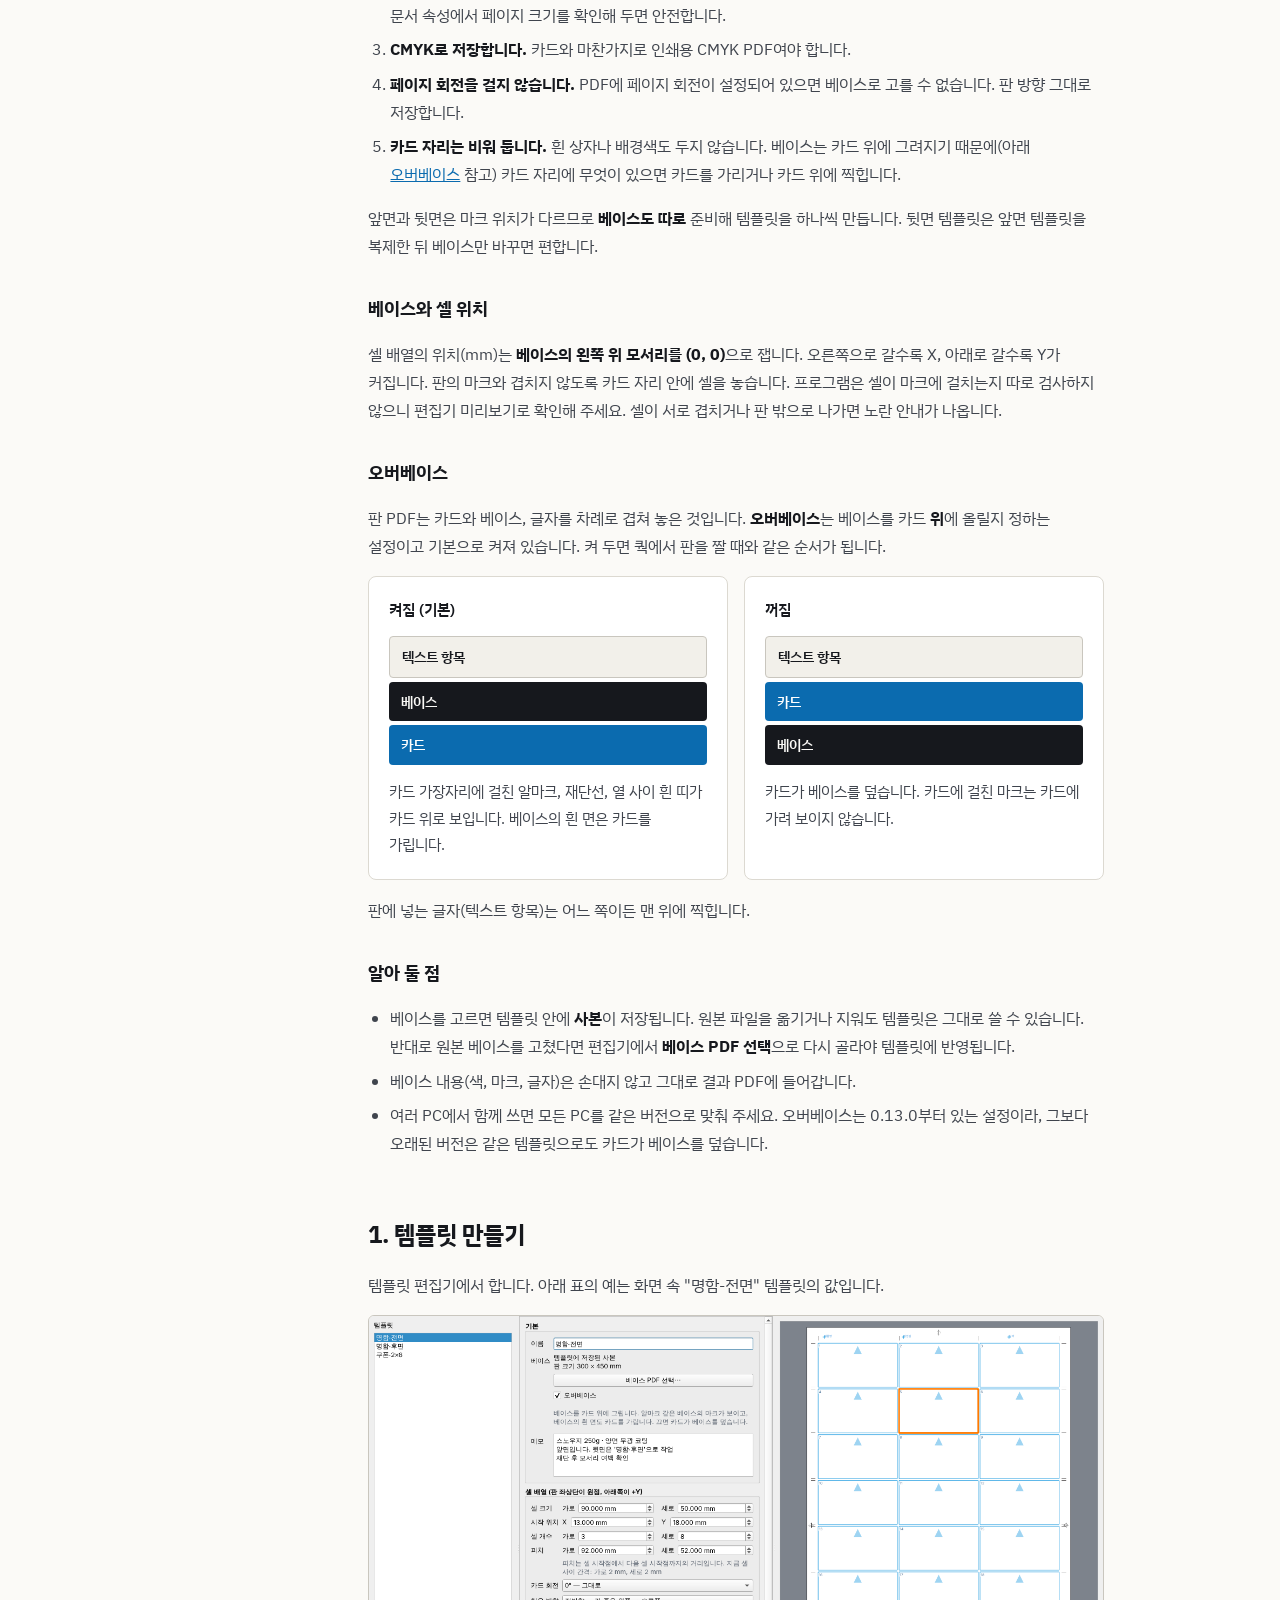
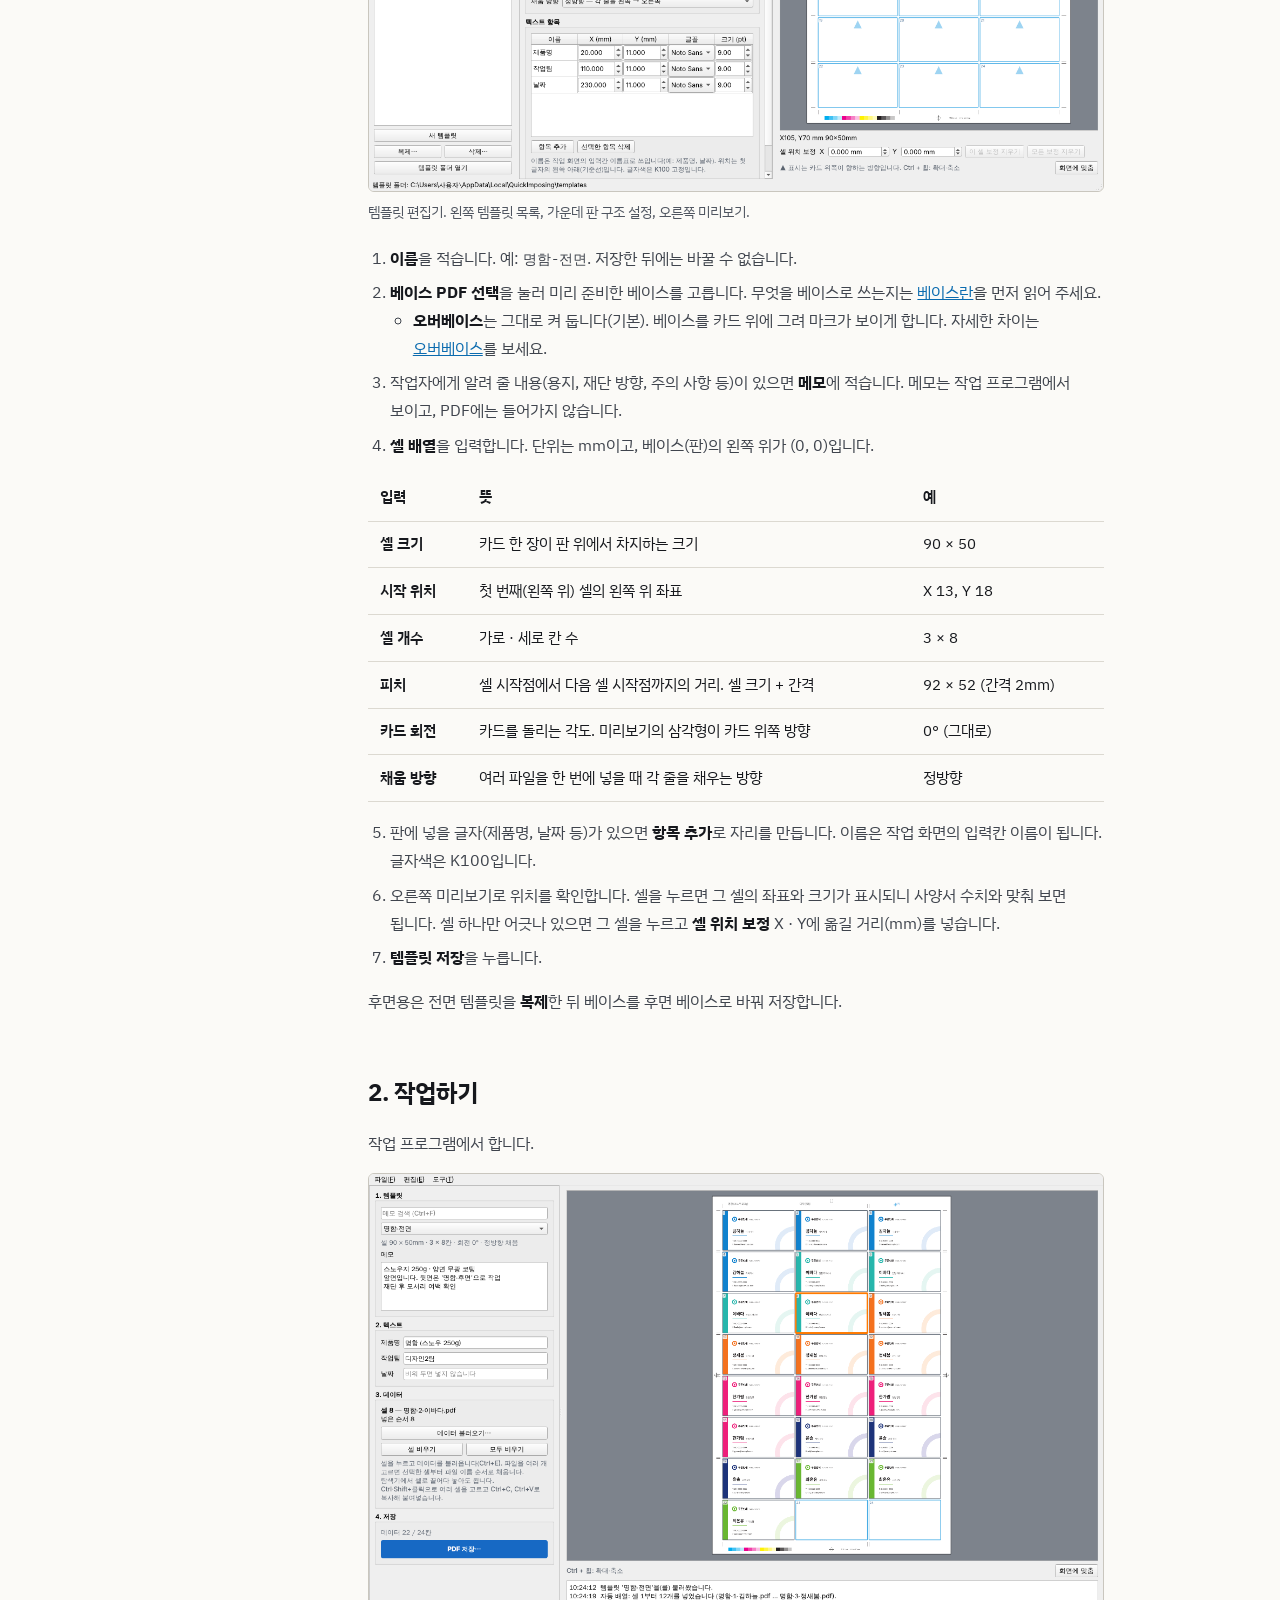
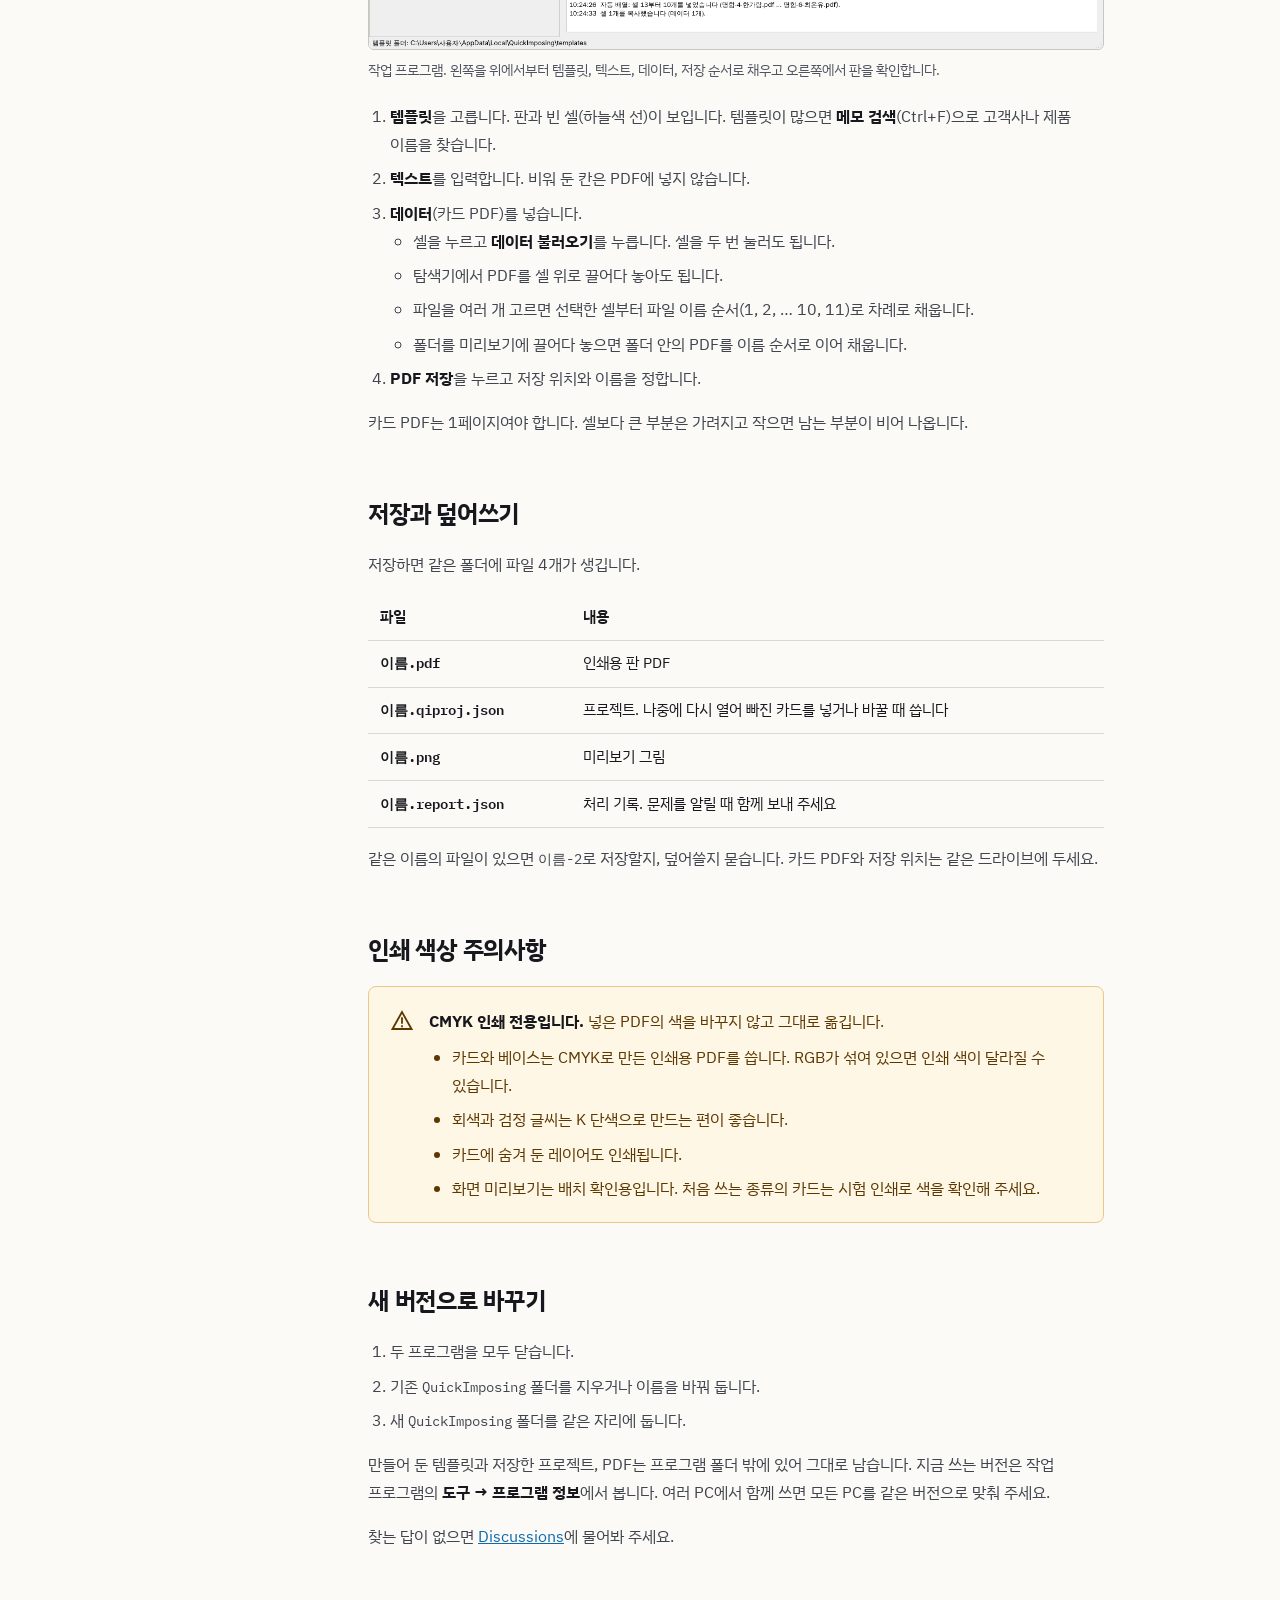
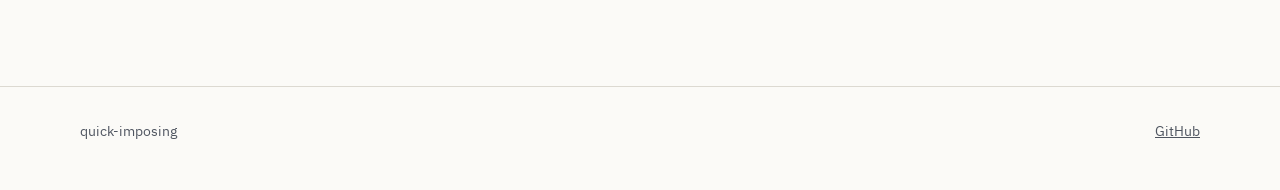
==== commit a3149432: "베이스 크기 안내에서 헷갈리는 예시 문장 삭제 Co-Authored-By: Claude Opus 5.5 <noreply@anthropic.com> Claude-Session: ht" ====
--- a/site/guide.html
+++ b/site/guide.html
@@ -70,7 +70,7 @@
           <p>퀵 임포징은 이 베이스 위에 카드를 정해진 칸에 올려 판 PDF를 만듭니다. 결과 PDF는 <strong>베이스와 크기가 같습니다</strong>. 재단선이나 마크도 프로그램이 새로 그리지 않고 <strong>베이스에 있는 것을 그대로</strong> 씁니다.</p>
           <div class="note-box">
             <p><strong>베이스는 인쇄할 판 크기 그대로 만듭니다</strong></p>
-            <p>베이스 PDF의 페이지 크기가 실제로 인쇄할 판(종이) 크기와 같아야 합니다. A4 판에 찍으면 A4로, 300&nbsp;×&nbsp;450&nbsp;mm 판에 찍으면 300&nbsp;×&nbsp;450&nbsp;mm로 만듭니다. 프로그램은 베이스와 카드의 크기를 바꾸지 않으니 결과 판 PDF도 베이스 크기 그대로 나옵니다.</p>
+            <p>베이스 PDF의 페이지 크기가 실제로 인쇄할 판(종이) 크기와 같아야 합니다. 프로그램은 베이스와 카드의 크기를 바꾸지 않으니 결과 판 PDF도 베이스 크기 그대로 나옵니다.</p>
           </div>
 
           <figure class="base-fig">
@@ -103,7 +103,7 @@
           <p>지금 쓰고 있는 판 파일(쿽, 일러스트레이터 등)에서 시작하면 됩니다.</p>
           <ol>
             <li><strong>카드와 작업마다 바뀌는 글자를 지웁니다.</strong> 카드 디자인과 날짜, 제품명, 작업팀처럼 작업마다 달라지는 것은 빼고 매번 같은 마크와 라벨만 남깁니다. 바뀌는 글자는 템플릿의 <a href="#template">텍스트 항목</a>으로 자리를 만들어 두고 작업할 때 입력합니다.</li>
-            <li><strong>판 크기 그대로 1페이지 PDF로 저장합니다.</strong> PDF 페이지 크기가 인쇄할 판 크기와 같아야 합니다. A4 판이면 A4, 300&nbsp;×&nbsp;450&nbsp;mm 판이면 300&nbsp;×&nbsp;450&nbsp;mm입니다. PDF로 내보낼 때 용지에 맞춰 줄이거나 판과 다른 용지 크기를 고르지 마세요. 저장한 뒤 PDF 문서 속성에서 페이지 크기를 확인해 두면 안전합니다.</li>
+            <li><strong>판 크기 그대로 1페이지 PDF로 저장합니다.</strong> PDF 페이지 크기가 인쇄할 판 크기와 같아야 합니다. 저장한 뒤 PDF 문서 속성에서 페이지 크기를 확인해 두면 안전합니다.</li>
             <li><strong>CMYK로 저장합니다.</strong> 카드와 마찬가지로 인쇄용 CMYK PDF여야 합니다.</li>
             <li><strong>페이지 회전을 걸지 않습니다.</strong> PDF에 페이지 회전이 설정되어 있으면 베이스로 고를 수 없습니다. 판 방향 그대로 저장합니다.</li>
             <li><strong>카드 자리는 비워 둡니다.</strong> 흰 상자나 배경색도 두지 않습니다. 베이스는 카드 위에 그려지기 때문에(아래 <a href="#overbase">오버베이스</a> 참고) 카드 자리에 무엇이 있으면 카드를 가리거나 카드 위에 찍힙니다.</li>
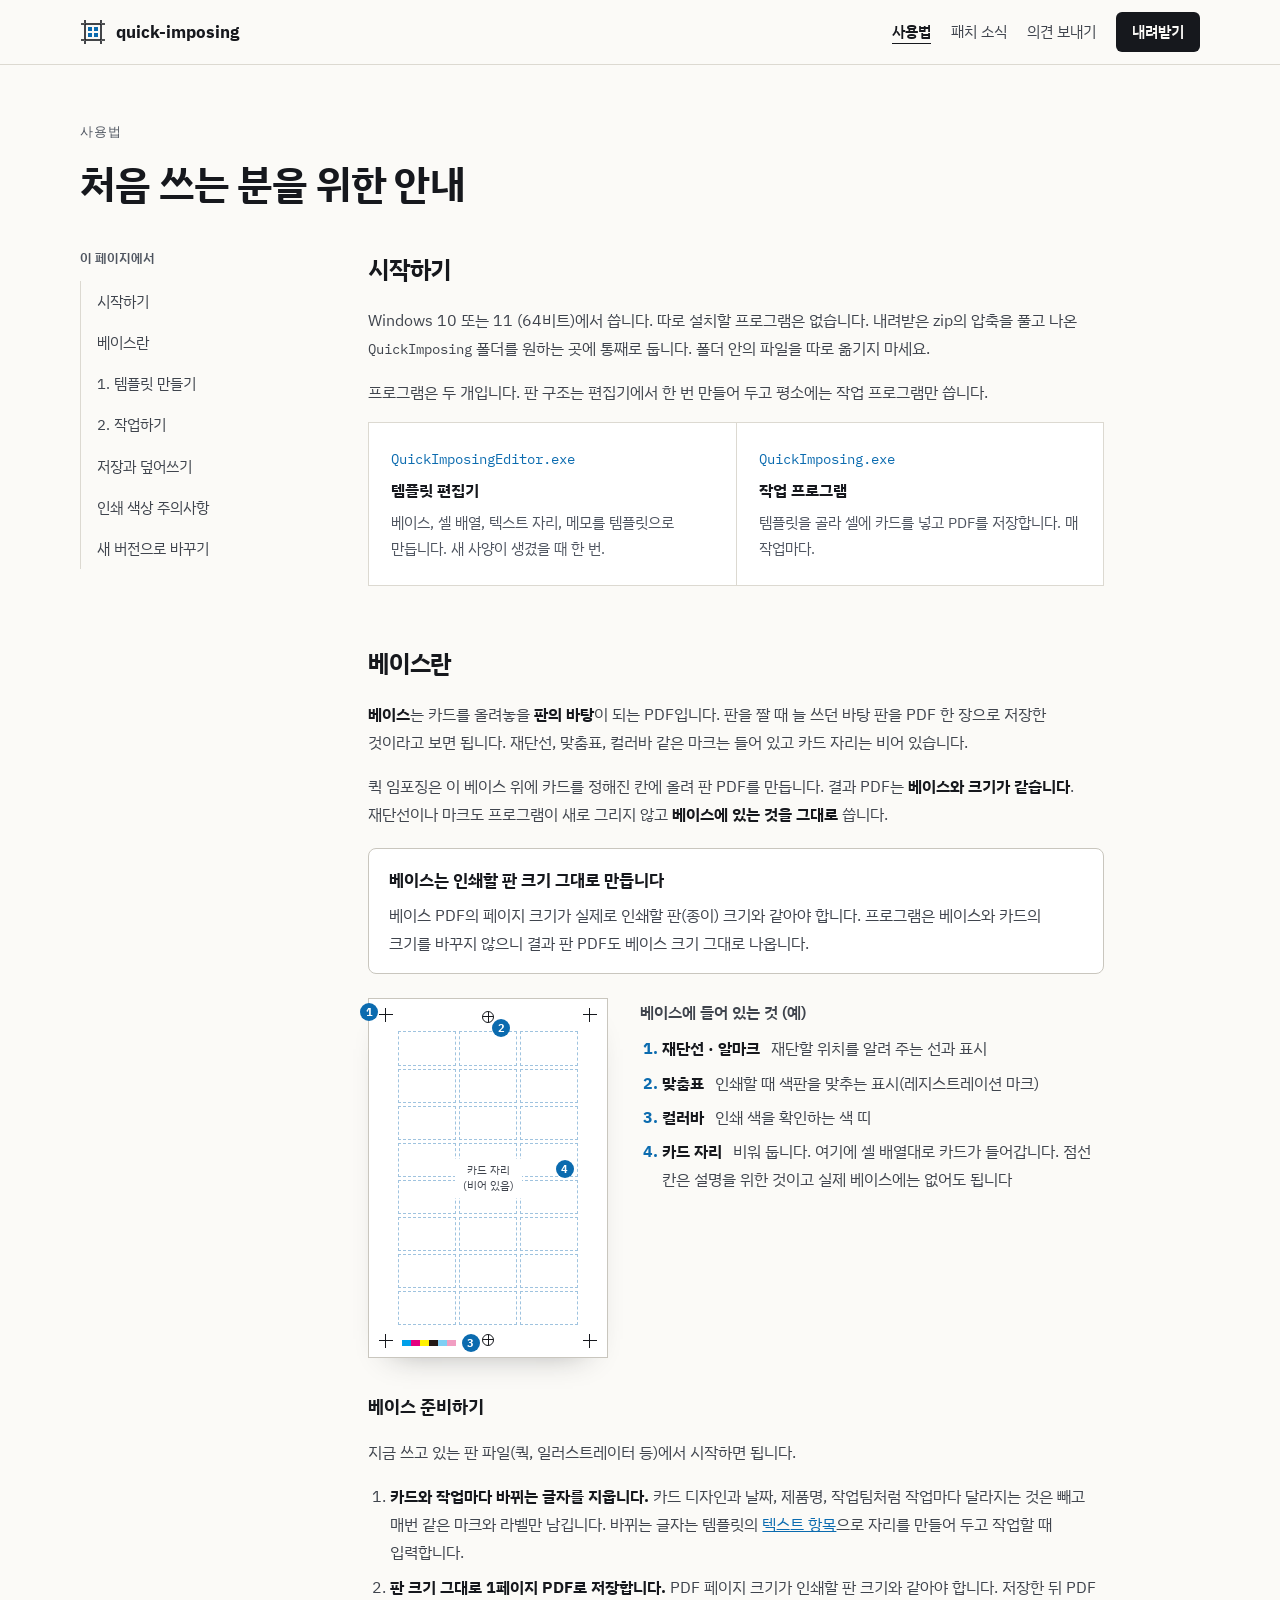
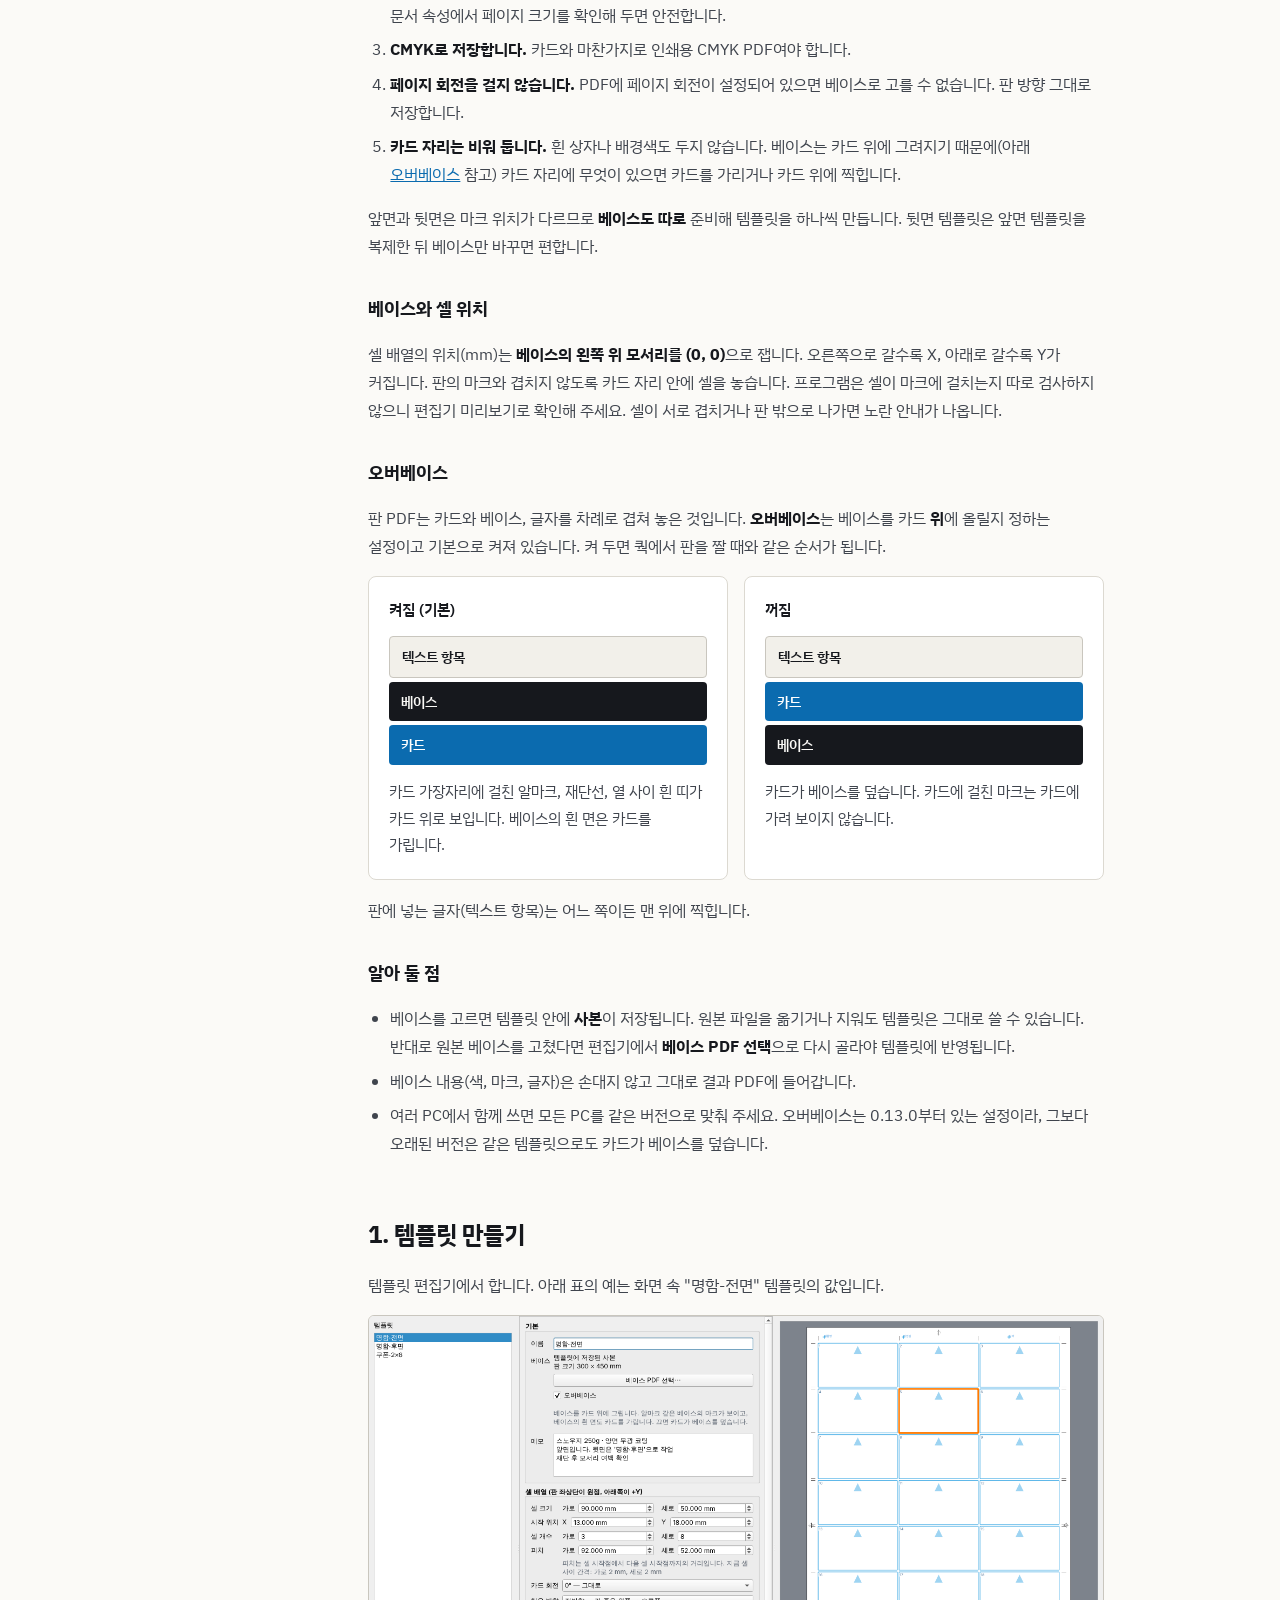
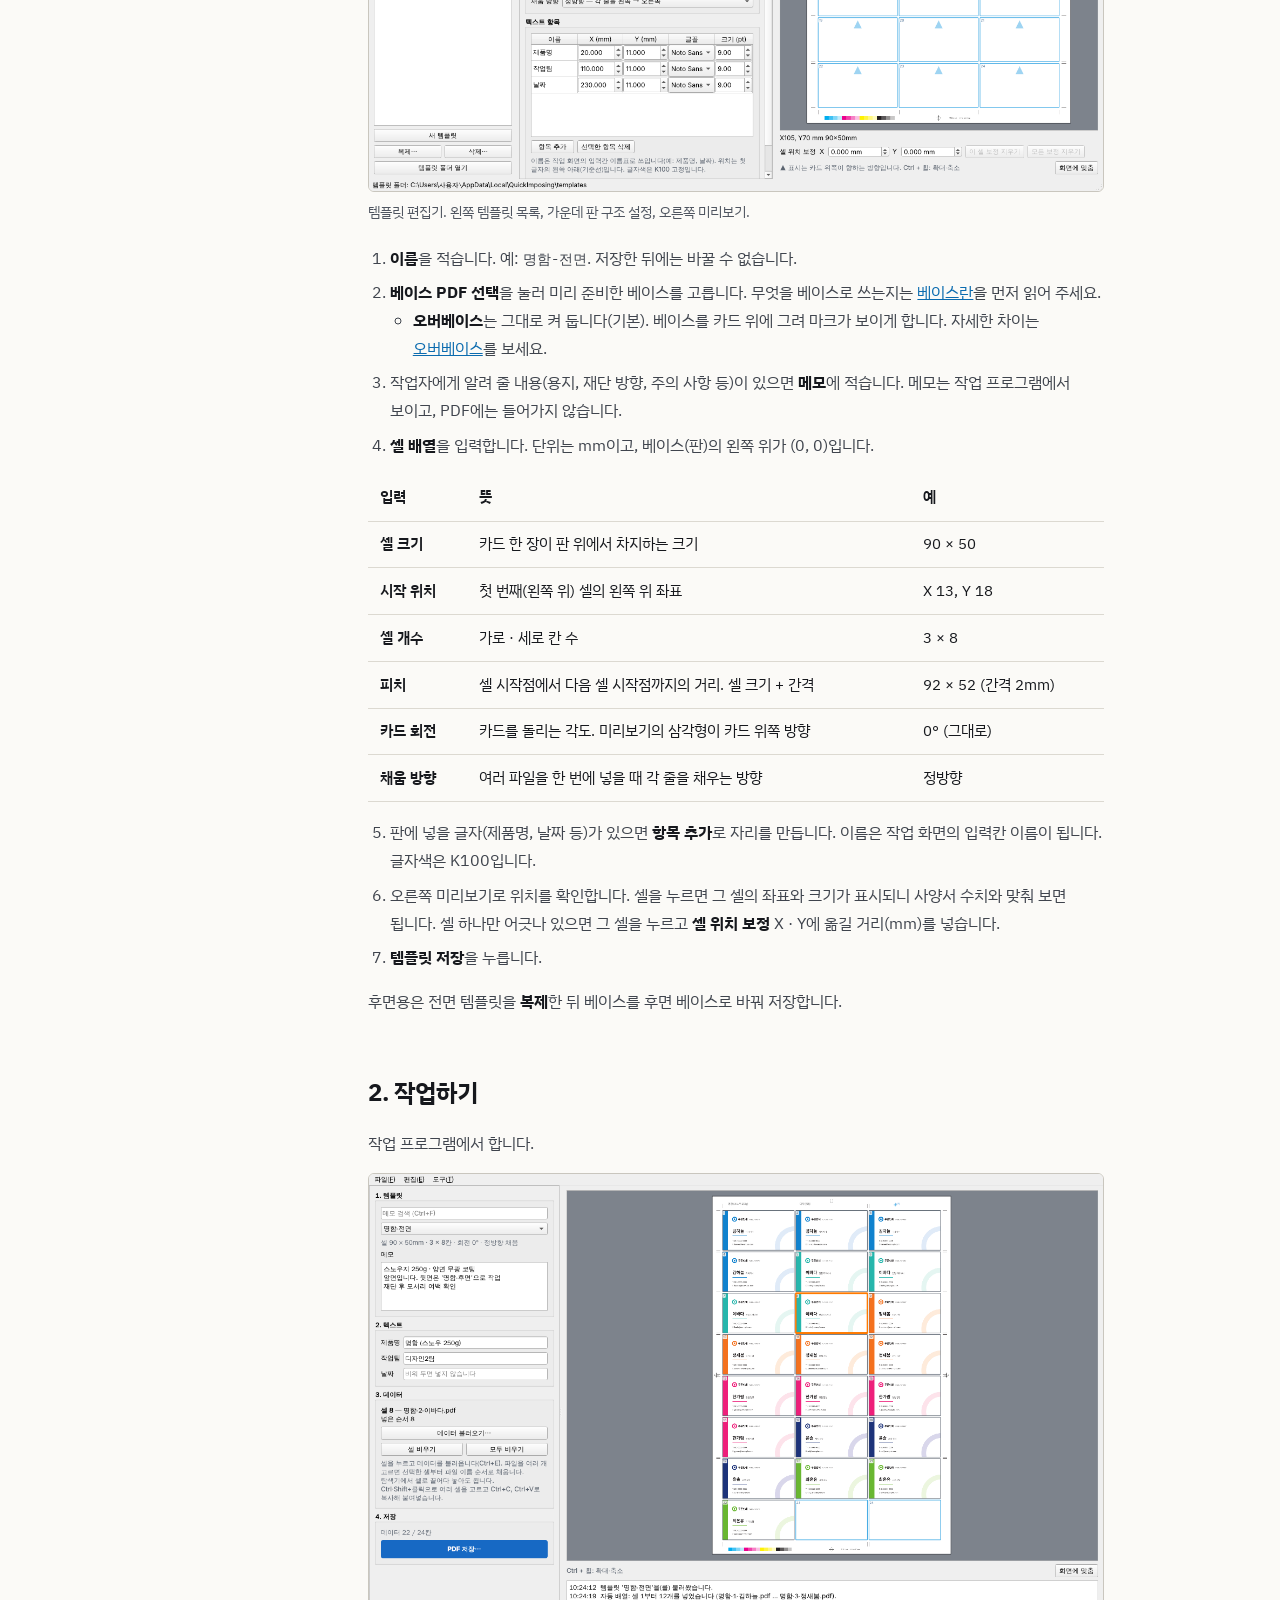
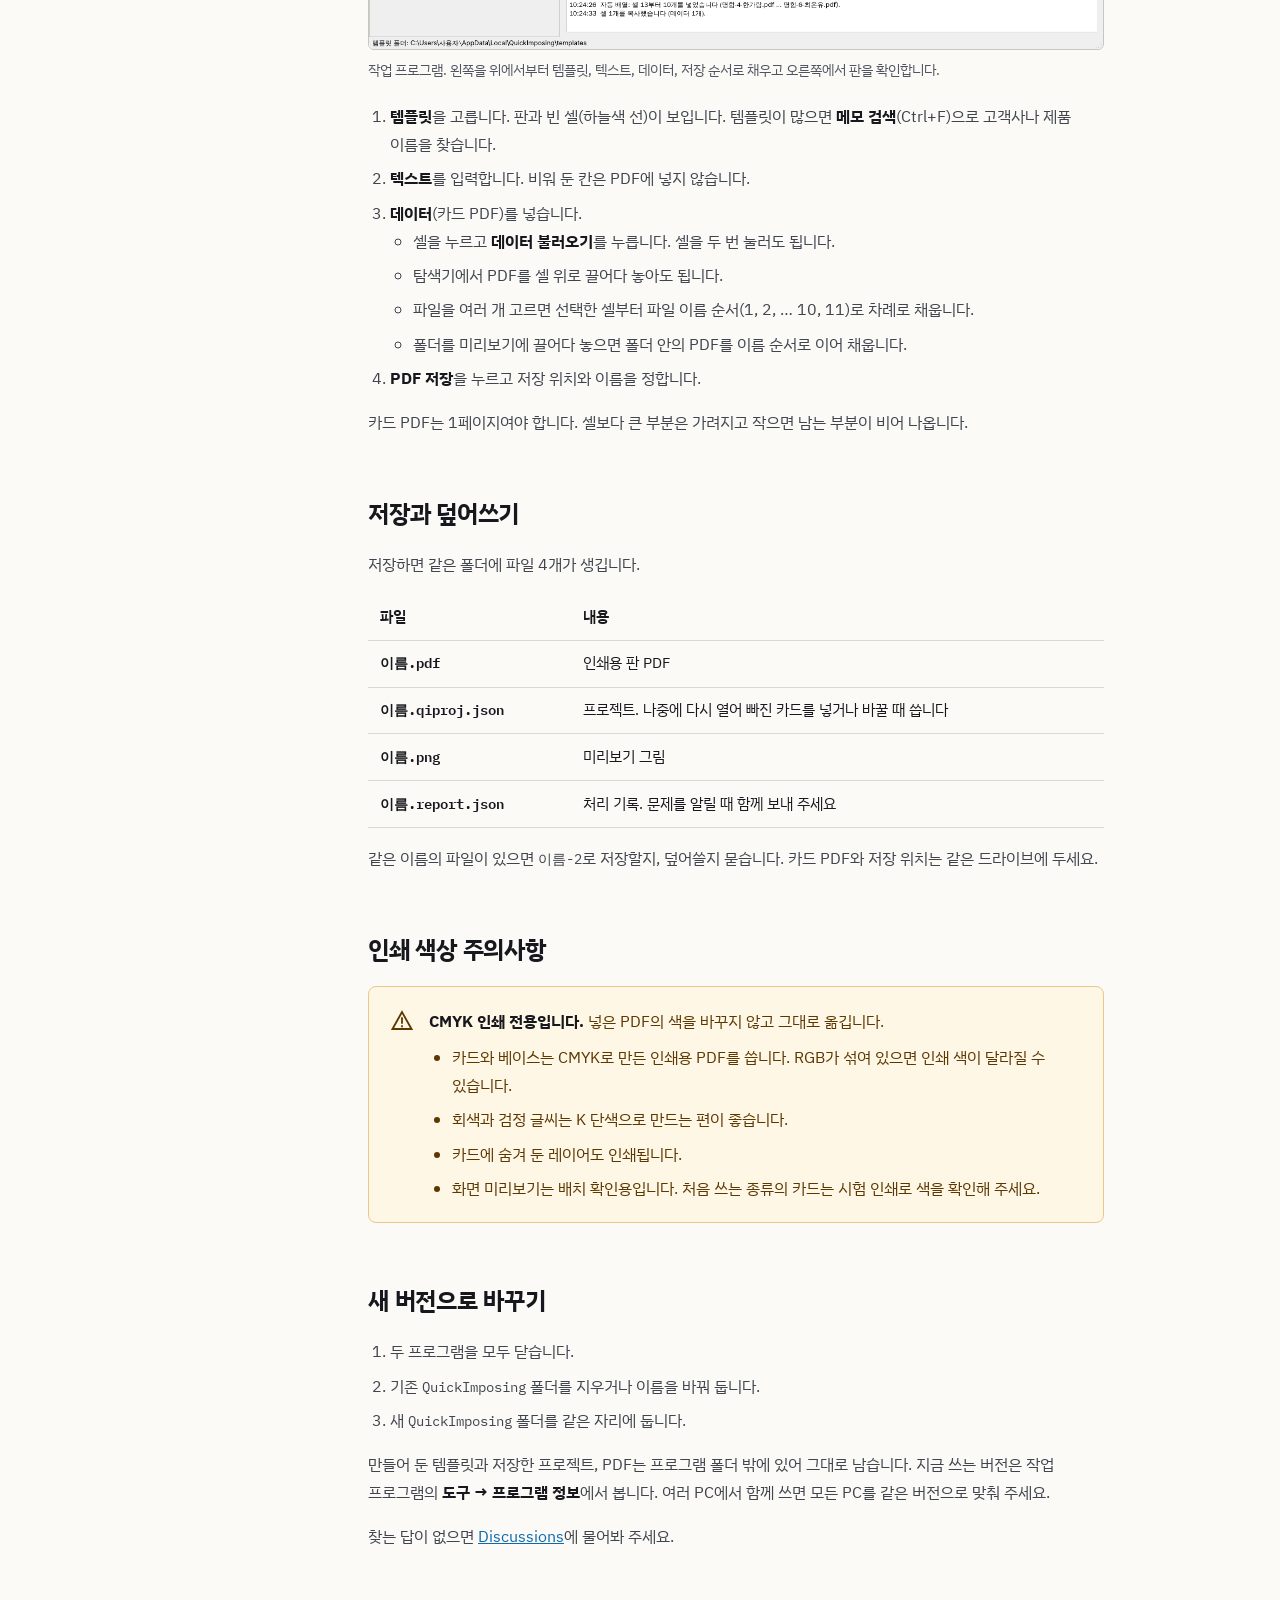
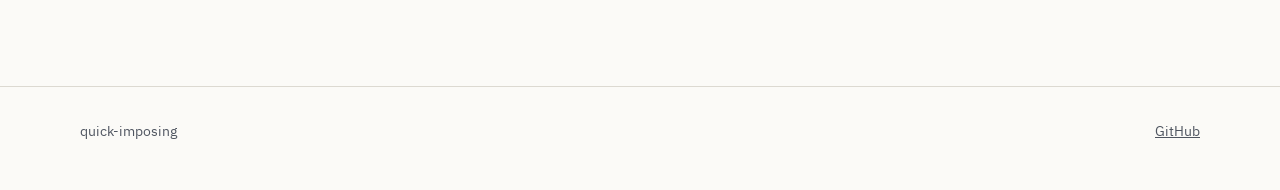
==== commit eac9fa82: "홈에서 '주요 기능'과 '베이스부터 알아 두세요' 구역 삭제 Co-Authored-By: Claude Opus 5.5 <noreply@anthropic.com> Claude-Ses" ====
--- a/site/guide.html
+++ b/site/guide.html
@@ -8,7 +8,7 @@
   <link rel="preconnect" href="https://fonts.googleapis.com">
   <link rel="preconnect" href="https://fonts.gstatic.com" crossorigin>
   <link rel="stylesheet" href="https://fonts.googleapis.com/css2?family=IBM+Plex+Mono:wght@400;500&amp;family=IBM+Plex+Sans+KR:wght@400;500;600;700&amp;display=swap">
-  <link rel="stylesheet" href="style.css?v=7">
+  <link rel="stylesheet" href="style.css?v=8">
 </head>
 <body>
   <header class="site-header">
@@ -18,7 +18,6 @@
         quick-imposing
       </a>
       <div class="menu">
-        <a href="index.html#features">기능</a>
         <a href="guide.html" aria-current="page">사용법</a>
         <a href="index.html#news">패치 소식</a>
         <a href="index.html#feedback">의견 보내기</a>
--- a/site/style.css
+++ b/site/style.css
@@ -292,81 +292,6 @@
   height: auto;
 }
 
-/* 베이스 소개 (홈) */
-.base-intro {
-  border-bottom: 1px solid var(--line);
-}
-
-.base-intro-grid {
-  display: flex;
-  flex-wrap: wrap;
-  gap: 2rem 3rem;
-}
-
-.base-intro-lead {
-  flex: 1 1 22rem;
-  min-width: 0;
-  margin: 0;
-  font-size: 1.1rem;
-  color: var(--fg-2);
-}
-
-.base-points {
-  flex: 1 1 26rem;
-  min-width: 0;
-  margin: 0;
-  padding: 0;
-  list-style: none;
-  display: grid;
-  grid-template-columns: repeat(auto-fit, minmax(12rem, 1fr));
-  gap: 1.25rem 2rem;
-}
-
-.base-points li {
-  display: flex;
-  flex-direction: column;
-  gap: 0.25rem;
-  padding-top: 0.75rem;
-  border-top: 2px solid var(--fg);
-}
-
-.base-points span {
-  color: var(--muted);
-  font-size: 0.95rem;
-}
-
-/* 기능 */
-.features {
-  display: grid;
-  grid-template-columns: repeat(auto-fit, minmax(15rem, 1fr));
-  gap: 1px;
-  background: var(--line);
-  border: 1px solid var(--line);
-}
-
-.features > div {
-  padding: 1.75rem;
-  background: var(--bg);
-  display: flex;
-  flex-direction: column;
-  gap: 0.6rem;
-}
-
-.features svg {
-  stroke: var(--fg);
-}
-
-.features h3 {
-  margin: 0;
-  font-size: 1.125rem;
-}
-
-.features p {
-  margin: 0;
-  color: var(--muted);
-  font-size: 0.95rem;
-}
-
 /* 작업 흐름 */
 .steps {
   list-style: none;
